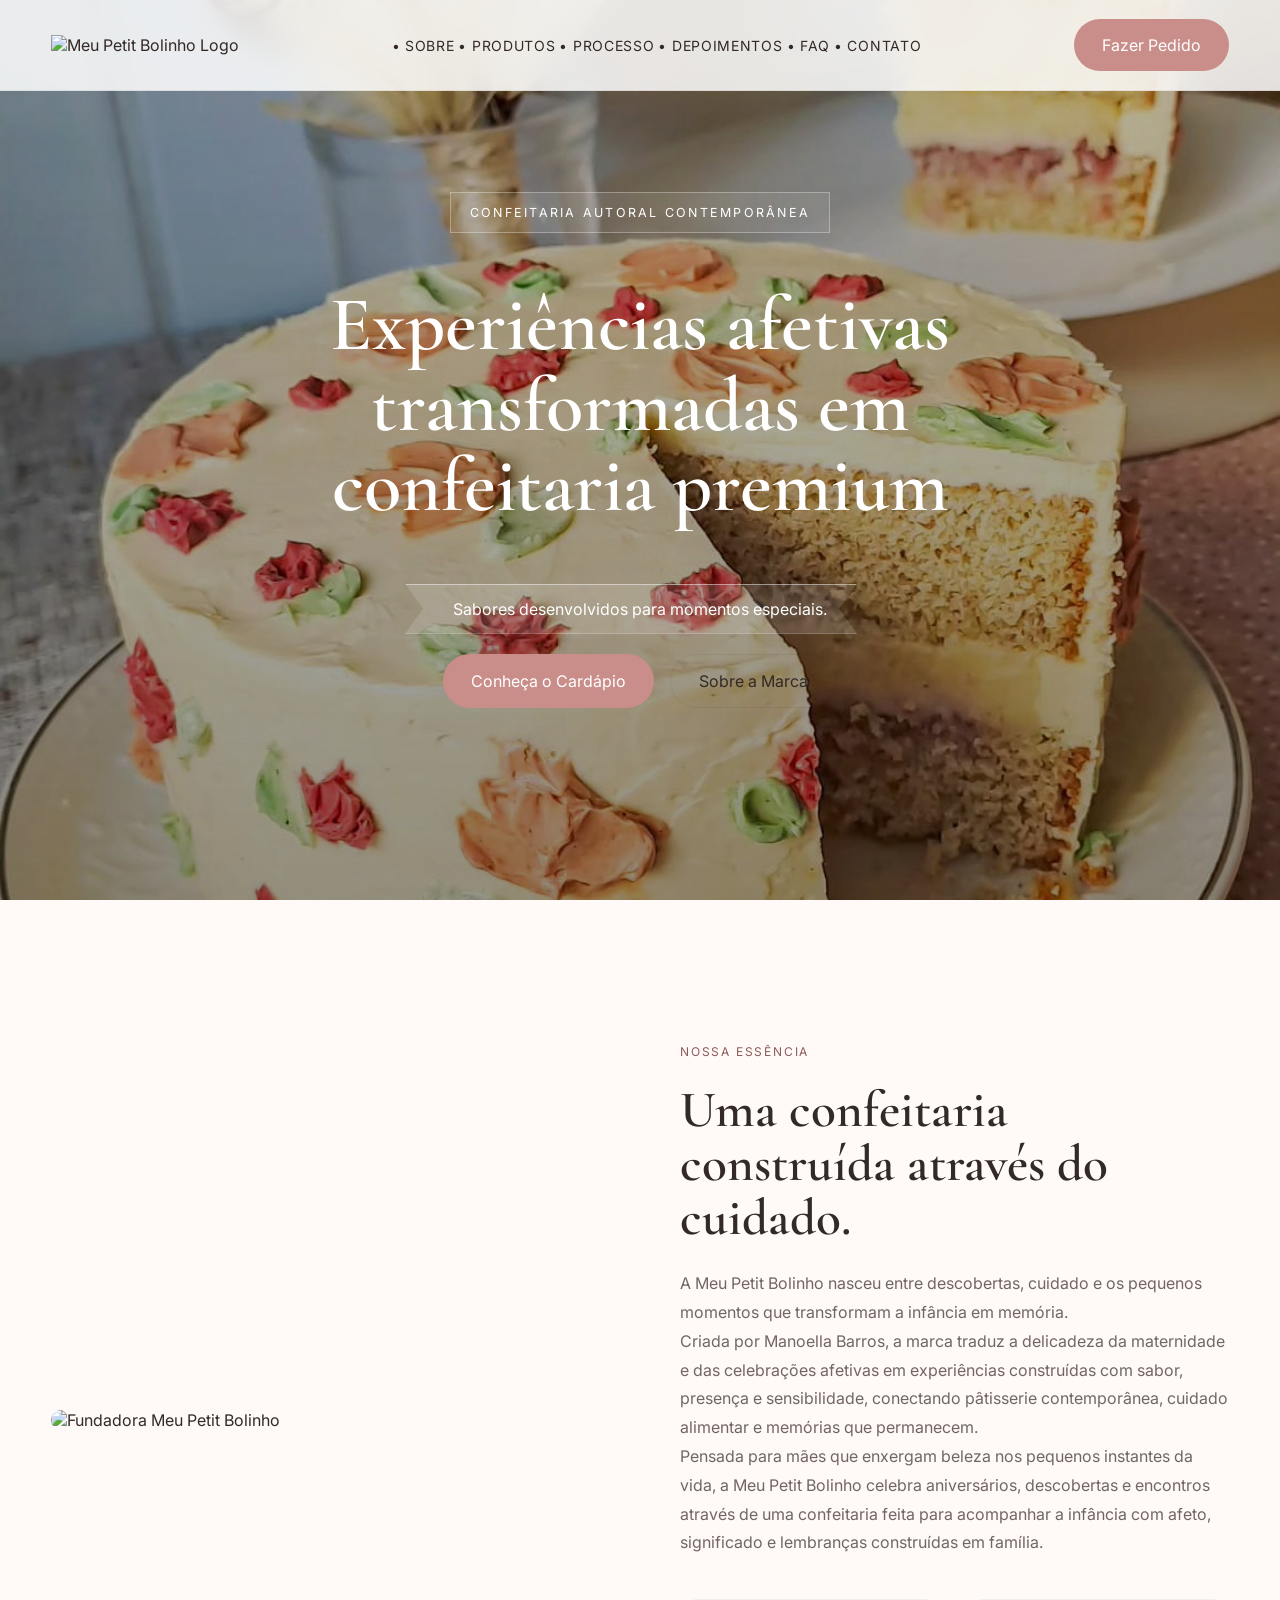
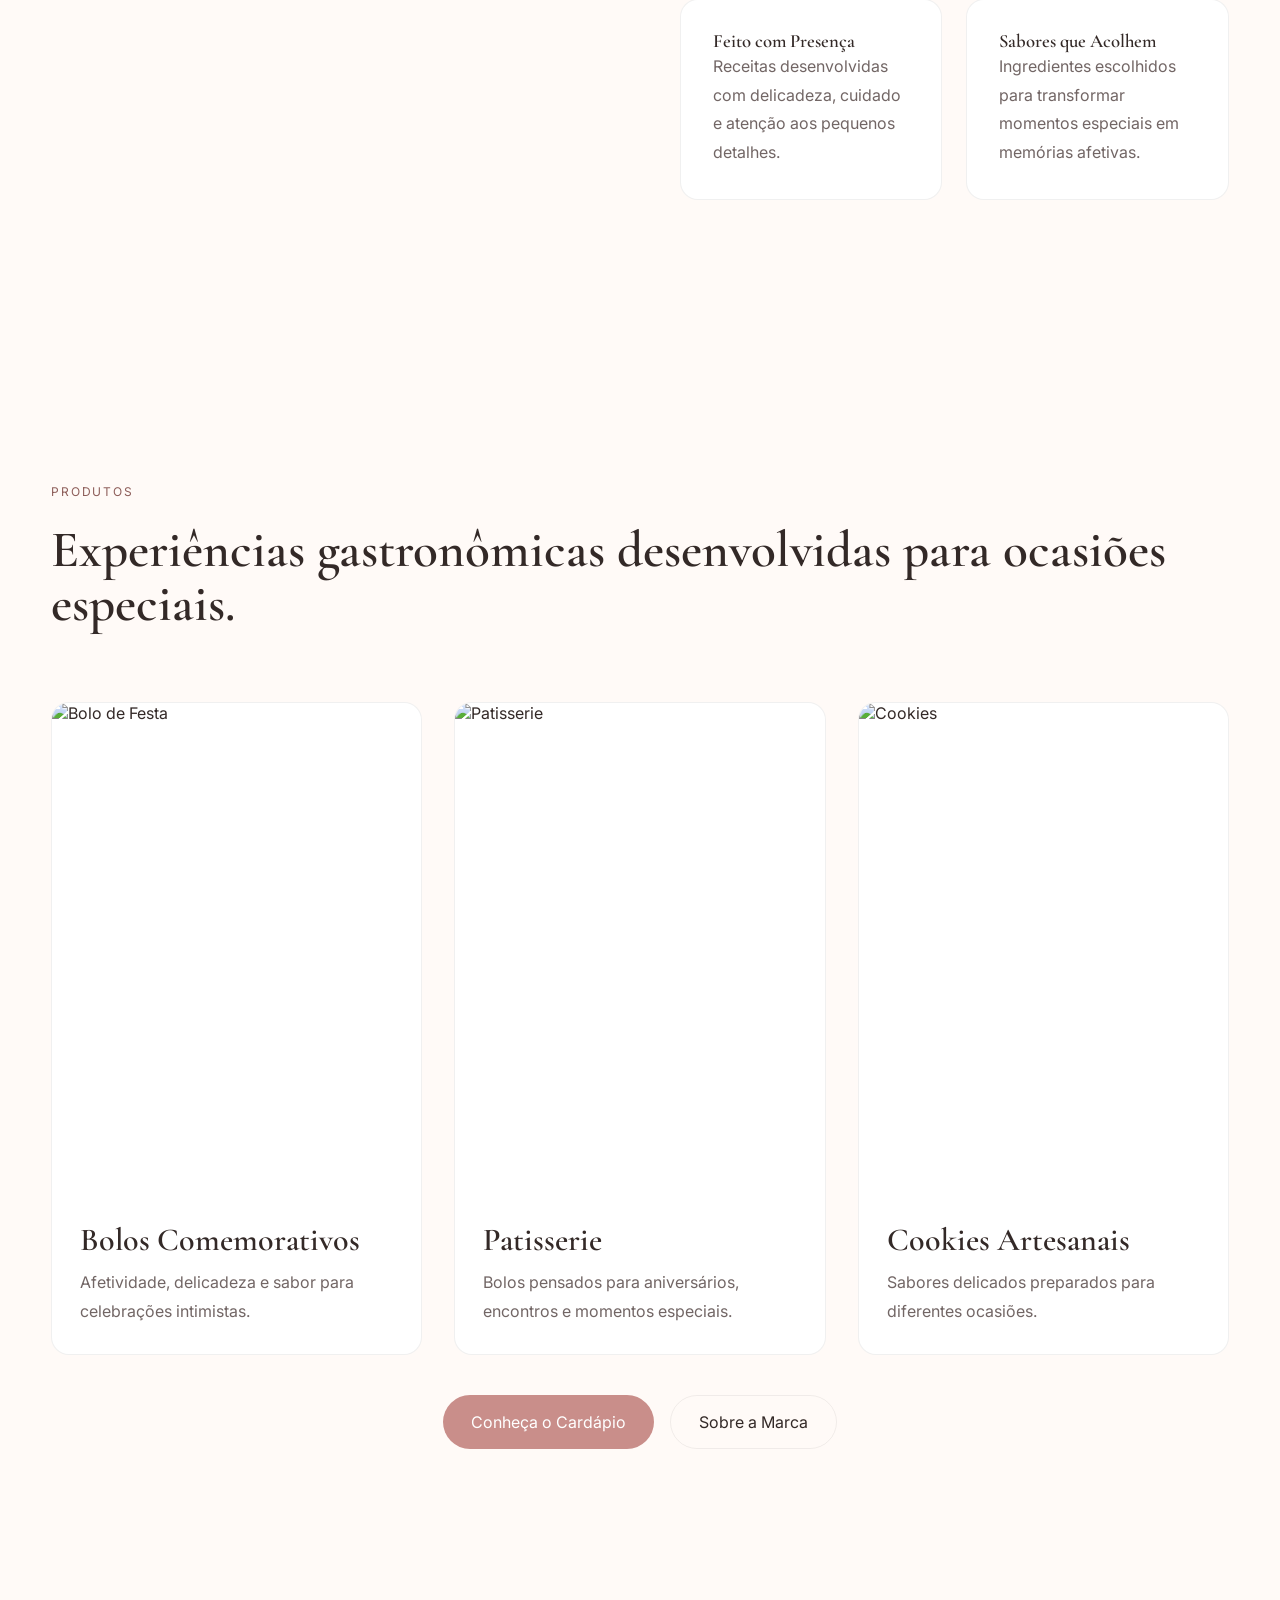
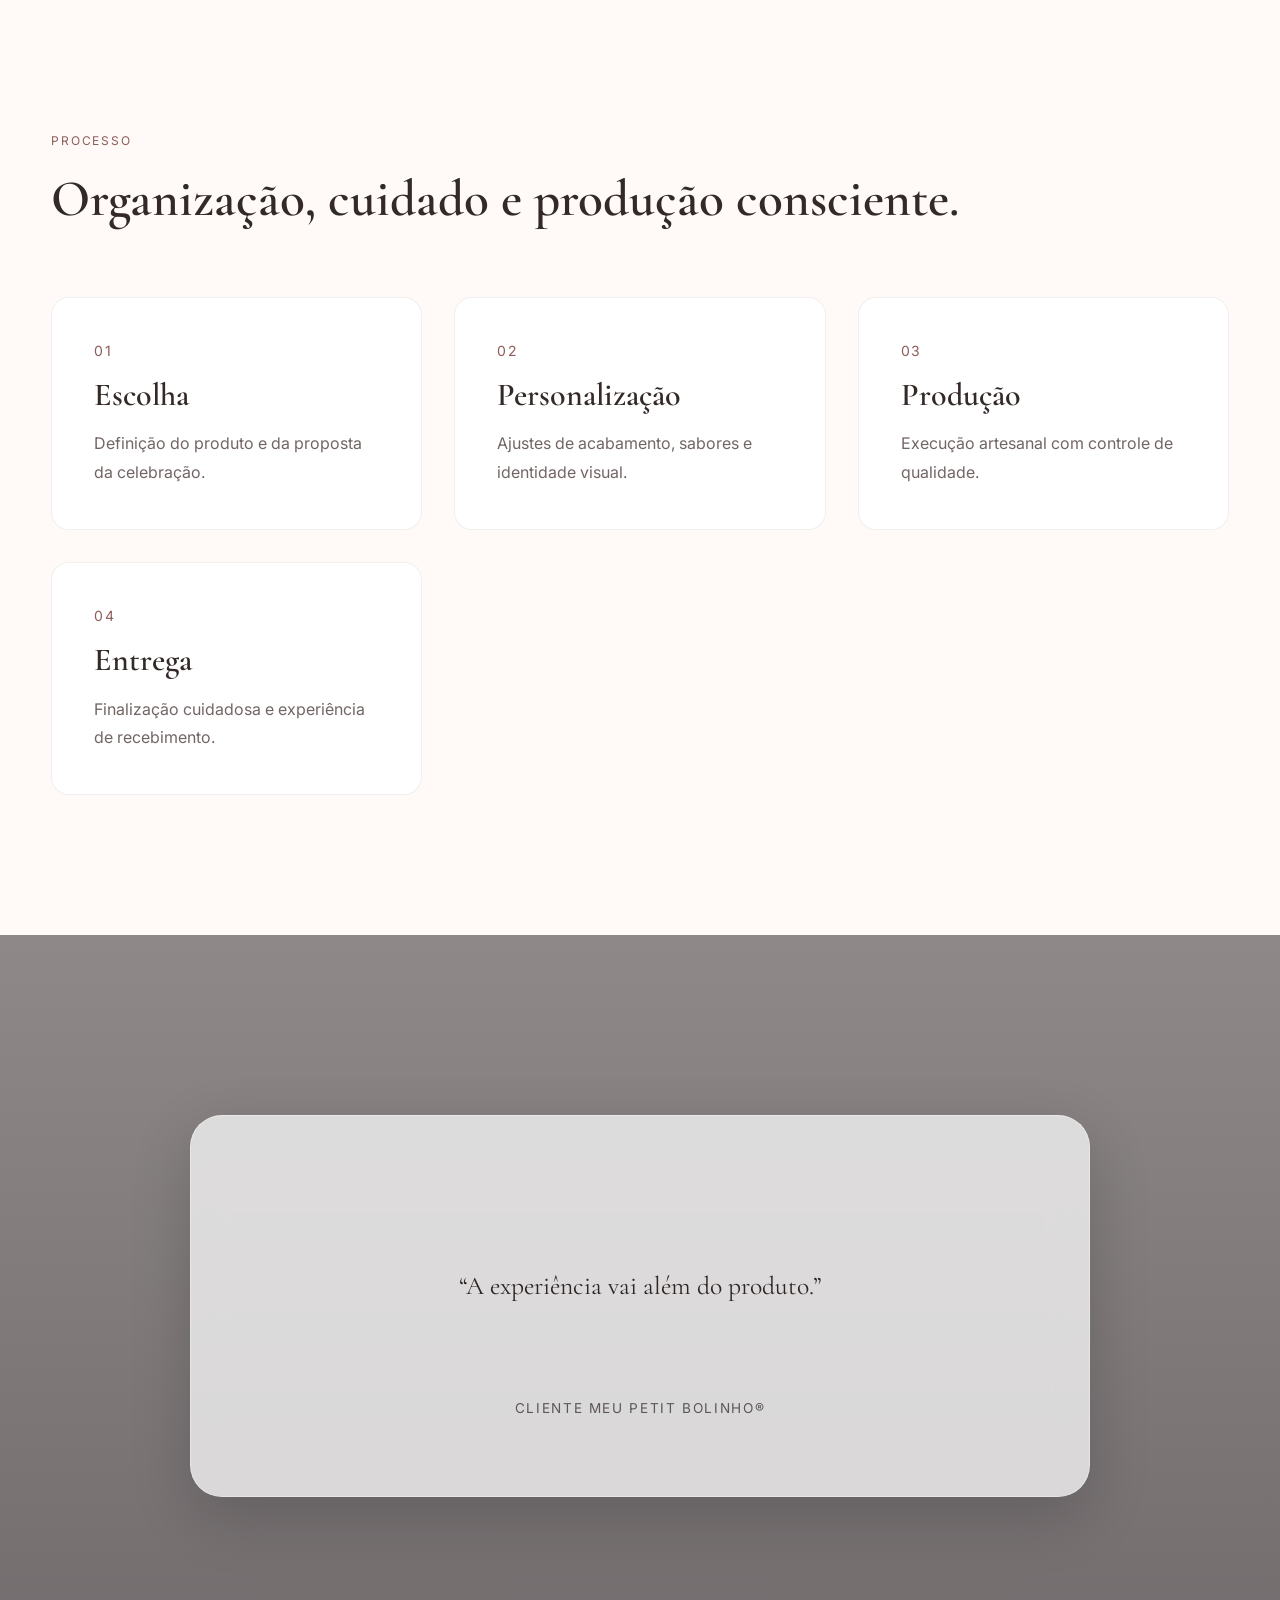
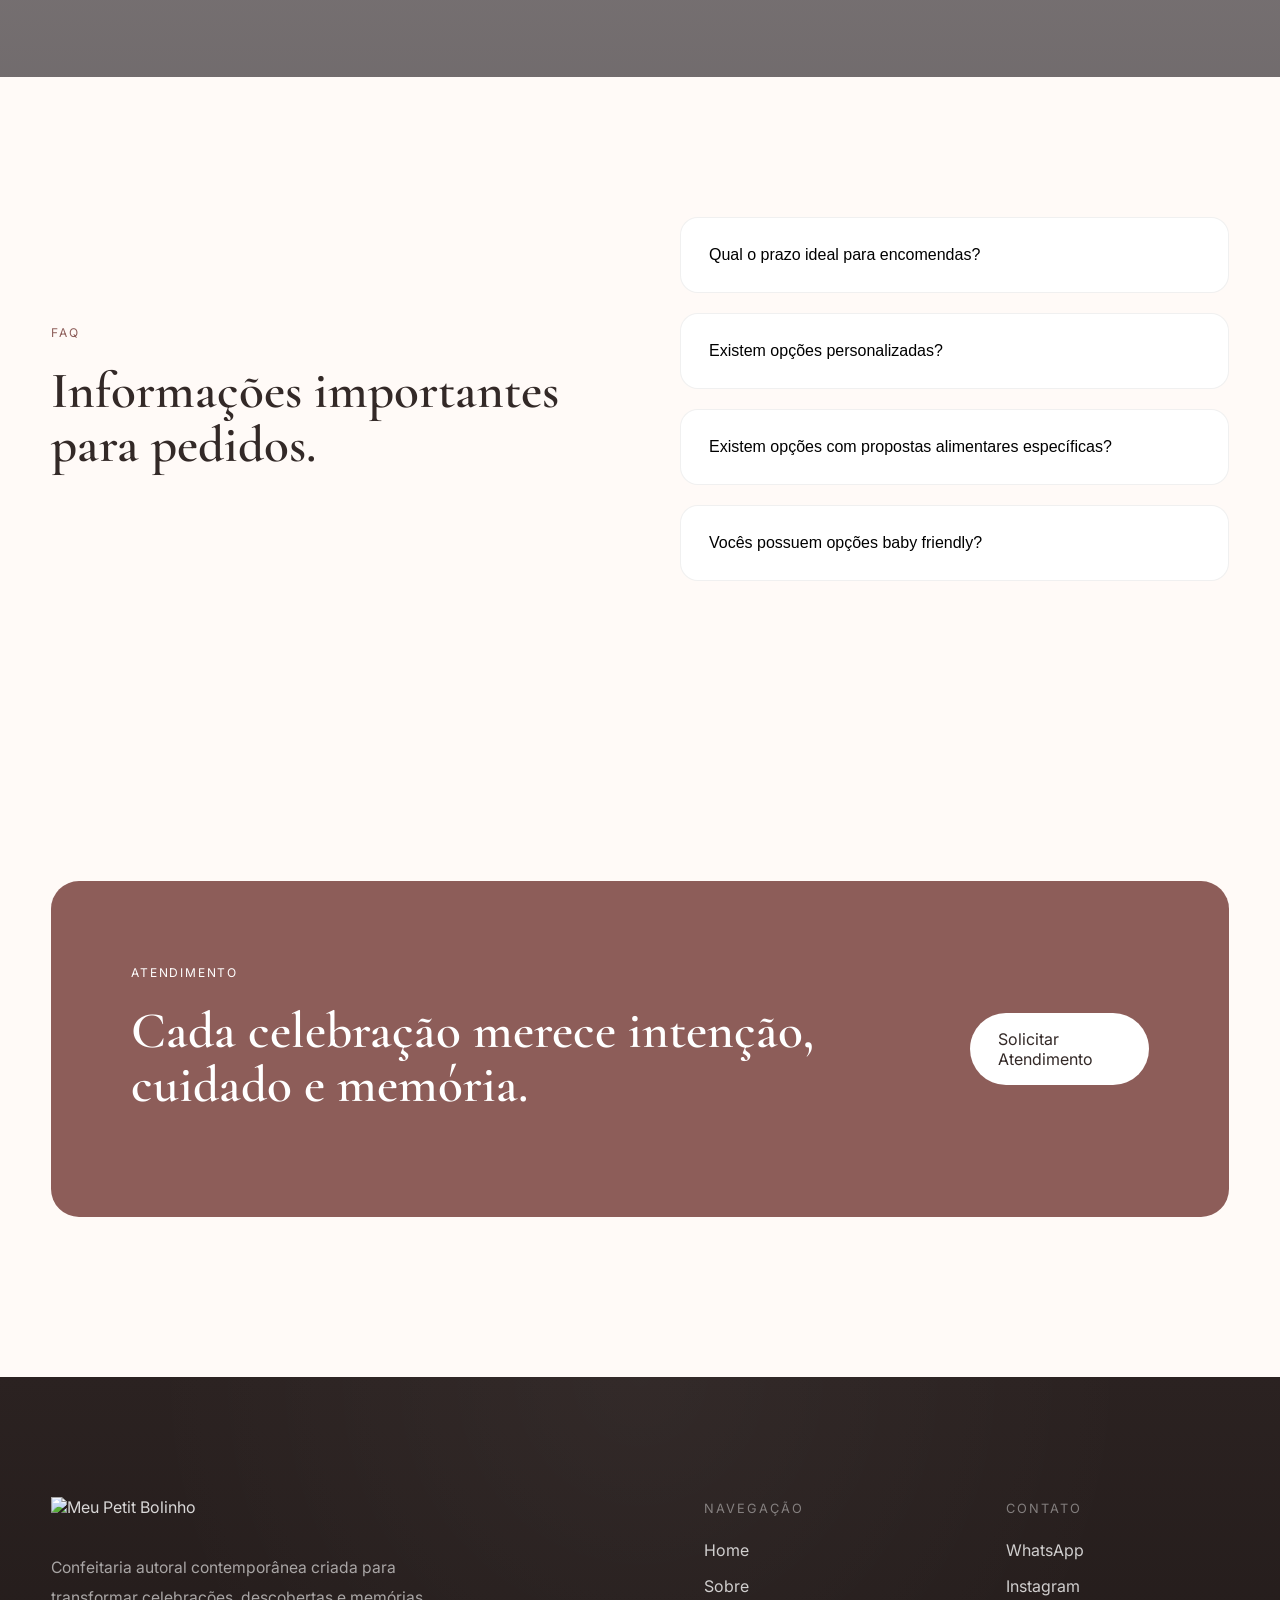
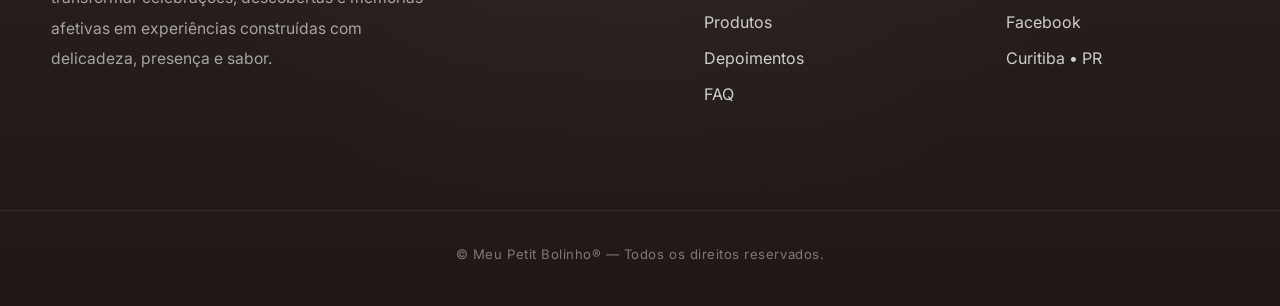
==== index.html @ 80d56aaa "FAQ" ====
<!DOCTYPE html>
<head>

  <!-- ====================================== -->
  <!-- META TAGS — MEU PETIT BOLINHO® -->
  <!-- ====================================== -->

  <!-- Codificação e Idioma -->
  <meta charset="utf-8">

  <meta http-equiv="content-language"
        content="pt-BR">

  <!-- Responsividade -->
  <meta name="viewport"
        content="width=device-width, initial-scale=1.0, maximum-scale=1.0, user-scalable=no">

  <!-- Título SEO -->
  <title>
    Meu Petit Bolinho® | Confeitaria Autoral Premium em Curitiba
  </title>

  <!-- Descrição SEO -->
  <meta name="description"
        content="Confeitaria autoral contemporânea em Curitiba especializada em bolos premium, pâtisserie artesanal, experiências afetivas e celebrações intimistas com identidade visual sofisticada e produção cuidadosa.">

  <!-- Palavras-chave -->
  <meta name="keywords"
        content="Meu Petit Bolinho, confeitaria premium Curitiba, bolos personalizados Curitiba, patisserie artesanal, confeitaria autoral, bolos saudáveis Curitiba, doces gourmet, confeitaria contemporânea, bolos afetivos, cookies artesanais, doces finos Curitiba">

  <!-- Canonical -->
  <link rel="canonical"
        href="https://victormordekai.github.io/meupetitbolinho/">

  <!-- Autor -->
  <meta name="author"
        content="Meu Petit Bolinho®">

  <!-- Direitos -->
  <meta name="copyright"
        content="© Meu Petit Bolinho® — Confeitaria Autoral Premium">

  <!-- Robots -->
  <meta name="robots"
        content="index, follow">

  <meta name="googlebot"
        content="index, follow">

  <!-- Mobile -->
  <meta name="mobile-web-app-capable"
        content="yes">

  <meta name="apple-mobile-web-app-capable"
        content="yes">

  <meta name="apple-mobile-web-app-status-bar-style"
        content="default">

  <!-- Theme -->
  <meta name="theme-color"
        content="#f6efe9">

<!-- ====================================== -->
<!-- OPEN GRAPH -->
<!-- ====================================== -->

<meta property="og:title"
      content="Meu Petit Bolinho® | Confeitaria Autoral Premium em Curitiba">

<meta property="og:description"
      content="Bolos autorais, pâtisserie artesanal e experiências afetivas premium desenvolvidas com sofisticação, delicadeza e identidade contemporânea.">

<meta property="og:type"
      content="website">

<meta property="og:url"
      content="https://victormordekai.github.io/meupetitbolinho/">

<meta property="og:image"
      content="https://victormordekai.github.io/meupetitbolinho/assets/banners/sharing-1.jpg">

<meta property="og:image:secure_url"
      content="https://victormordekai.github.io/meupetitbolinho/assets/banners/sharing-1.jpg">

<meta property="og:image:width"
      content="1200">

<meta property="og:image:height"
      content="630">

<meta property="og:image:type"
      content="image/jpeg">

<meta property="og:locale"
      content="pt_BR">

<meta property="og:site_name"
      content="Meu Petit Bolinho®">
	  
  <!-- ====================================== -->
  <!-- TWITTER -->
  <!-- ====================================== -->

  <meta name="twitter:card"
        content="summary_large_image">

  <meta name="twitter:title"
        content="Meu Petit Bolinho® | Confeitaria Premium Contemporânea">

  <meta name="twitter:description"
        content="Confeitaria autoral premium em Curitiba especializada em bolos sofisticados, pâtisserie artesanal e experiências afetivas.">

  <meta name="twitter:image"
        content="https://victormordekai.github.io/meupetitbolinho/assets/banners/sharing-1.jpg">

  <!-- ====================================== -->
  <!-- FAVICONS -->
  <!-- ====================================== -->

  <link rel="icon"
        type="image/png"
        sizes="32x32"
        href="assets/logos/favicon.png">

  <link rel="apple-touch-icon"
        href="assets/logos/favicon.png">

  <!-- ====================================== -->
  <!-- PERFORMANCE -->
  <!-- ====================================== -->

  <link rel="preconnect"
        href="https://fonts.googleapis.com">

  <link rel="preconnect"
        href="https://fonts.gstatic.com"
        crossorigin>

  <!-- ====================================== -->
  <!-- TIPOGRAFIA -->
  <!-- ====================================== -->

  <link href="https://fonts.googleapis.com/css2?family=Cormorant+Garamond:wght@400;500;600;700&family=Inter:wght@300;400;500;600;700&display=swap"
        rel="stylesheet">

  <!-- ====================================== -->
  <!-- CSS -->
  <!-- ====================================== -->
  <link rel="stylesheet" href="css/variables.css" />
  <link rel="stylesheet" href="css/style.css" />
  <link rel="stylesheet" href="css/responsive.css" />
  <link rel="stylesheet" href="css/animations.css" />
  
</head>

<body>

  <!-- ====================================== -->
  <!-- NAVBAR -->
  <!-- ====================================== -->

<header class="header">
  <div class="container nav-wrapper">

    <a href="https://victormordekai.github.io/meupetitbolinho/#"
       class="navbar-brand">

      <img src="/meupetitbolinho/assets/logos/logo-light.png"
           alt="Meu Petit Bolinho Logo">

    </a>

    <nav class="nav-menu" id="navMenu">
      <a href="#sobre">• Sobre</a>
      <a href="#produtos">• Produtos</a>
      <a href="#processo">• Processo</a>
      <a href="#testimonial">• Depoimentos</a>
      <a href="#faq">• FAQ</a>
      <a href="#contato">• Contato</a>
    </nav>

    <button class="menu-toggle"
            id="menuToggle"
            aria-label="Abrir menu">

      ︙

    </button>

    <a href="https://wa.me/5541987862994"
       target="_blank"
       class="btn-primary desktop-cta">

      Fazer Pedido

    </a>

  </div>
</header>

  <main>

    <!-- HERO -->
	<section class="hero">
	  <div class="hero-carousel">

		<div class="hero-image active"
		  style="background-image: url('assets/banners/hero-1.jpg');">
		</div>

		<div class="hero-image"
		  style="background-image: url('assets/banners/hero-2.jpg');">
		</div>

		<div class="hero-image"
		  style="background-image: url('assets/banners/hero-3.jpg');">
		</div>

		<div class="hero-image"
		  style="background-image: url('assets/banners/hero-4.jpg');">
		</div>

		<div class="hero-image"
		  style="background-image: url('assets/banners/hero-5.jpg');">
		</div>

		<div class="hero-image"
		  style="background-image: url('assets/banners/hero-6.jpg');">
		</div>

		<div class="hero-image"
		  style="background-image: url('assets/banners/hero-7.jpg');">
		</div>

		<div class="hero-image"
		  style="background-image: url('assets/banners/hero-8.jpg');">
		</div>

		<div class="hero-image"
		  style="background-image: url('assets/banners/hero-9.jpg');">
		</div>

		<div class="hero-image"
		  style="background-image: url('assets/banners/hero-10.jpg');">
		</div>

	  </div>

	  <div class="hero-overlay"></div>

	  <div class="hero-content fade-in">
		<span class="hero-tag">
		  Confeitaria autoral contemporânea
		</span>

		<h1>
		  Experiências afetivas transformadas em confeitaria premium
		</h1>

	<div class="hero-ribbon">
	  <span>
		Sabores desenvolvidos para momentos especiais.
	  </span>
	</div>
		
	<br><br>
		<div class="hero-buttons">
		  <a href="https://www.canva.com/design/DAG-NW3uYPk/7lJJKNc_4Q_q89a6cAE0Og/edit" class="btn-primary" target="_blank"  rel="noopener noreferrer">
			Conheça o Cardápio
		  </a>

		  <a href="#sobre" class="btn-secondary">
			Sobre a Marca
		  </a>
		</div>

	  </div>
	</section>


    <section class="institutional-section" id="sobre">

      <div class="container institutional-grid">

        <div class="institutional-image">
          <img src="/meupetitbolinho/assets/img/fundadora.jpg" alt="Fundadora Meu Petit Bolinho" />
        </div>

        <div class="institutional-content">

          <span class="section-tag">
            Nossa Essência
          </span>

          <h2>
            Uma confeitaria construída através do cuidado.
          </h2>

			<p>
			  A Meu Petit Bolinho nasceu entre descobertas, cuidado e os pequenos momentos que transformam a infância em memória.
			</p>

			<p>
			  Criada por Manoella Barros, a marca traduz a delicadeza da maternidade e das celebrações afetivas em experiências construídas com sabor, presença e sensibilidade, conectando pâtisserie contemporânea, cuidado alimentar e memórias que permanecem.
			</p>

			<p>
			  Pensada para mães que enxergam beleza nos pequenos instantes da vida, a Meu Petit Bolinho celebra aniversários, descobertas e encontros através de uma confeitaria feita para acompanhar a infância com afeto, significado e lembranças construídas em família.
			</p>

			<div class="institutional-cards">

			  <article class="mini-card">
				<h3>
				  Feito com Presença
				</h3>

				<p>
				  Receitas desenvolvidas com delicadeza, cuidado e atenção aos pequenos detalhes.
				</p>
			  </article>

			  <article class="mini-card">
				<h3>
				  Sabores que Acolhem
				</h3>

				<p>
				  Ingredientes escolhidos para transformar momentos especiais em memórias afetivas.
				</p>
			  </article>

			</div>

        </div>

      </div>

    </section>


    <section class="products-section" id="produtos">

      <div class="container">

        <div class="section-header center">
          <span class="section-tag">
            Produtos
          </span>

          <h2>
            Experiências gastronômicas desenvolvidas para ocasiões especiais.
          </h2>
        </div>

        <div class="products-grid">

          <article class="product-card">
            <img src="/meupetitbolinho/assets/img/bolo-festa.jpg" alt="Bolo de Festa" />

            <div class="product-content">
              <h3>Bolos Comemorativos</h3>
              <p>
                Afetividade, delicadeza e sabor para celebrações intimistas.
              </p>
            </div>
          </article>

          <article class="product-card">
            <img src="/meupetitbolinho/assets/img/patisserie-3.jpg" alt="Patisserie" />

            <div class="product-content">
              <h3>Patisserie</h3>
              <p>
                Bolos pensados para aniversários, encontros e momentos especiais.
              </p>
            </div>
          </article>

          <article class="product-card">
            <img src="/meupetitbolinho/assets/img/cookies.jpg" alt="Cookies" />

            <div class="product-content">
              <h3>Cookies Artesanais</h3>
              <p>
                Sabores delicados preparados para diferentes ocasiões.
              </p>
            </div>
          </article>

        </div>

      </div>

	<br><br>	  
	  <div class="hero-buttons">
		  <a href="https://www.canva.com/design/DAG-NW3uYPk/7lJJKNc_4Q_q89a6cAE0Og/edit" class="btn-primary" target="_blank"  rel="noopener noreferrer">
			Conheça o Cardápio
		  </a>

		  <a href="#sobre" class="btn-secondary">
			Sobre a Marca
		  </a>
	  </div>	  

    </section>


    <section class="process-section" id="processo">

      <div class="container">

        <div class="section-header center">
          <span class="section-tag">
            Processo
          </span>

          <h2>
            Organização, cuidado e produção consciente.
          </h2>
        </div>

        <div class="timeline-grid">

          <div class="timeline-card">
            <span>01</span>
            <h3>Escolha</h3>
            <p>
              Definição do produto e da proposta da celebração.
            </p>
          </div>

          <div class="timeline-card">
            <span>02</span>
            <h3>Personalização</h3>
            <p>
              Ajustes de acabamento, sabores e identidade visual.
            </p>
          </div>

          <div class="timeline-card">
            <span>03</span>
            <h3>Produção</h3>
            <p>
              Execução artesanal com controle de qualidade.
            </p>
          </div>

          <div class="timeline-card">
            <span>04</span>
            <h3>Entrega</h3>
            <p>
              Finalização cuidadosa e experiência de recebimento.
            </p>
          </div>

        </div>

      </div>

    </section>


<section class="testimonial-section" id="testimonial">

  <div class="testimonial-marquee">

    <div class="testimonial-track">

      <img src="/meupetitbolinho/assets/banners/memoria-afetiva-1.jpg" alt="">
      <img src="/meupetitbolinho/assets/banners/memoria-afetiva-1.jpg" alt="">
      <img src="/meupetitbolinho/assets/banners/memoria-afetiva-1.jpg" alt="">

    </div>

  </div>

  <div class="testimonial-overlay"></div>

  <div class="container">

    <div class="testimonial-box">

      <p id="testimonialText">
        “A experiência vai além do produto.”
      </p>

      <span id="testimonialAuthor">
        Cliente Meu Petit Bolinho®
      </span>

    </div>

  </div>

</section>


    <section class="faq-section" id="faq">

      <div class="container faq-grid">

        <div class="faq-title">
          <span class="section-tag">
            FAQ
          </span>

          <h2>
            Informações importantes para pedidos.
          </h2>
        </div>

        <div class="faq-items">

          <div class="faq-item">
            <button class="faq-question">
              Qual o prazo ideal para encomendas?
            </button>

            <div class="faq-answer">
              <p>
                Recomendamos solicitações antecipadas para garantir disponibilidade produtiva.
              </p>
            </div>
          </div>

          <div class="faq-item">
            <button class="faq-question">
              Existem opções personalizadas?
            </button>

            <div class="faq-answer">
              <p>
                Sim. Os projetos podem ser adaptados conforme a proposta da celebração.
              </p>
            </div>
          </div>

	   	  <div class="faq-item">

		    <button class="faq-question">
			  Existem opções com propostas alimentares específicas?
		    </button>

		    <div class="faq-answer">

			  <p>
			    Sim. A Meu Petit Bolinho possui opções desenvolvidas com menos açúcar,
			    recheios à base de frutas reais e propostas pensadas para diferentes
			    necessidades alimentares.
			  </p>

			  <p>
				Também desenvolvemos opções com massa integral, versões sem glúten,
				propostas baby friendly, utilização de açúcar mascavo e receitas
				com baixo teor de cálcio.
			  </p>

		</div>

		</div>
		  
          <div class="faq-item">
            <button class="faq-question">
              Vocês possuem opções baby friendly?
            </button>

            <div class="faq-answer">
              <p>
                Sim. A linha baby friendly faz parte da identidade da marca.
              </p>
            </div>
          </div>

        </div>

      </div>

    </section>


    <section class="cta-section" id="contato">

      <div class="container cta-box">

        <div>
          <span class="section-tag light">
            Atendimento
          </span>

          <h2>
            Cada celebração merece intenção, cuidado e memória.
          </h2>
        </div>

        <a href="https://wa.me/5541987862994" target="_blank" class="btn-light">
          Solicitar Atendimento
        </a>

      </div>

    </section>

  </main>


	<footer class="footer">

	  <div class="container footer-grid">

		<div class="footer-brand">

		  <img
			src="/meupetitbolinho/assets/logos/logo-light.png"
			alt="Meu Petit Bolinho"
			class="footer-logo"
		  />

		  <p>
			Confeitaria autoral contemporânea criada para transformar
			celebrações, descobertas e memórias afetivas em experiências
			construídas com delicadeza, presença e sabor.
		  </p>

		</div>

		<div class="footer-column">

		  <span class="footer-title">
			Navegação
		  </span>

		  <ul>
			<li><a href="#">Home</a></li>
			<li><a href="#sobre">Sobre</a></li>
			<li><a href="#produtos">Produtos</a></li>
			<li><a href="#testimonial">Depoimentos</a></li>
			<li><a href="#faq">FAQ</a></li>
		  </ul>

		</div>

		<div class="footer-column">

		  <span class="footer-title">
			Contato
		  </span>

		  <ul>

			<li>
			  <a href="https://wa.me/5541987862994" target="_blank">
				WhatsApp
			  </a>
			</li>

			<li>
			  <a href="https://instagram.com/meupetitbolinho" target="_blank">
				Instagram
			  </a>
			</li>

			<li>
			  <a href="https://www.facebook.com/meupetitbolinho" target="_blank">
				Facebook
			  </a>
			</li>

			<li>
			  Curitiba • PR
			</li>

		  </ul>

		</div>

	  </div>

	  <div class="footer-bottom">

		<p>
		  © Meu Petit Bolinho® — Todos os direitos reservados.
		</p>

	  </div>

	</footer>


  <script src="js/main.js"></script>

</body>
</html>
---- css/variables.css ----
:root {

  --background: #fffaf7;
  --surface: #ffffff;

  --primary: #c98e8a;
  --primary-dark: #8d5d59;

  --accent: #e8d5cc;
  --text: #332927;
  --text-soft: #726665;

  --border: rgba(0,0,0,0.06);

  --shadow-soft: 0 20px 60px rgba(0,0,0,0.06);

  --radius-lg: 28px;
  --radius-md: 18px;

  --container: 1240px;

  --transition: all .35s ease;

}
---- css/style.css ----
/* STYLE CSS */

/* COMMOM OTHERS */

* {
  margin: 0;
  padding: 0;
  box-sizing: border-box;
}

html {
  scroll-behavior: smooth;
}

body {
  font-family: 'Inter', sans-serif;
  background: var(--background);
  color: var(--text);
  overflow-x: hidden;
}

img {
  width: 100%;
  display: block;
}

.container {
  width: min(92%, var(--container));
  margin: 0 auto;
}

h1,
h2,
h3,
h4 {
  font-family: 'Cormorant Garamond', serif;
  font-weight: 600;
  line-height: 1.05;
}

p {
  line-height: 1.8;
  color: var(--text-soft);
}

/* ========================================= */
/* LINKS GLOBAIS                             */
/* ========================================= */

a {
  color: inherit;
  text-decoration: none;
  transition: var(--transition);
}

a:visited,
a:hover,
a:active,
a:focus {
  color: inherit;
  text-decoration: none;
}

.btn-primary {
  background: var(--primary);
  color: white;
}

/* ========================================= */
/* HEADER */
/* ========================================= */

.header {
  position: fixed;
  width: 100%;
  top: 0;
  z-index: 1000;
  background: rgba(255,255,255,0.85);
  backdrop-filter: blur(14px);
  border-bottom: 1px solid var(--border);
}

/* NAV */

.nav-wrapper {
  height: 90px;
  display: flex;
  align-items: center;
  justify-content: space-between;
}

.logo-area img {
  width: 120px;
}

/* NAVBAR ANTIGO OCULTO NA RESONSIVIDADE
.nav-menu {
  display: flex;
  gap: 40px;
}*/

.nav-menu a {
  text-decoration: none;
  color: var(--text);
  font-size: 14px;
  letter-spacing: .05em;
  text-transform: uppercase;
}

/* NAVBAR */

.navbar {
    position: fixed;
    top: 0;
    width: 100%;
    height: 88px;
    padding: 0 5%;
    display: flex;
    align-items: center;
    justify-content: space-between;
    background: rgba(255,255,255,0.92);
    backdrop-filter: blur(18px);
    z-index: 1000;
    border-bottom: 1px solid rgba(0,0,0,0.04);
}

/* BRAND */

.navbar-brand {
    display: flex;
    align-items: center;
    justify-content: center;
    height: 100%;
    overflow: hidden;
}

/* LOGO */

.navbar-brand img {
    display: block;
    width: auto;
    max-height: 52px;
    object-fit: contain;
    transition: 0.3s ease;
}

.btn-primary,
.btn-secondary,
.btn-light {
  padding: 16px 28px;
  border-radius: 999px;
  text-decoration: none;
  transition: var(--transition);
  display: inline-flex;
  align-items: center;
  justify-content: center;
}

.btn-primary {
  background: var(--primary);
  color: white;
}

.btn-primary:hover {
  background: var(--primary-dark);
}

.btn-secondary {
  border: 1px solid var(--border);
  color: var(--text);
}

/* ========================================= */
/* MOBILE MENU NAVBAR                        */
/* ========================================= */

.menu-toggle {
  display: none;

  width: 52px;
  height: 52px;

  border: none;
  border-radius: 50%;

  background: var(--primary);

  backdrop-filter: blur(14px);

  font-size: 28px;
  line-height: 1;

  color: var(--text);

  cursor: pointer;

  transition: 0.3s ease;

  box-shadow:
    0 8px 24px rgba(0,0,0,0.08);
}

.menu-toggle:hover {
  transform: scale(1.04);
}

/* ========================================= */
/* HERO                                      */
/* ========================================= */

.hero {
  position: relative;
  width: 100%;
  min-height: 100vh;
  overflow: hidden;
  display: flex;
  align-items: center;
  justify-content: center;
  background: #f5f1eb;
}

.hero-carousel {
  position: absolute;
  inset: 0;
  width: 100%;
  height: 100%;
}

.hero-image {
  position: absolute;
  inset: 0;
  
  z-index: 1;
  
  background-size: cover;
  background-position: center;
  background-repeat: no-repeat;

  opacity: 0;
  transform: scale(1.05);

  transition:
    opacity 1.8s ease,
    transform 7s ease;

  will-change: opacity, transform;
}

.hero-image.active {
  opacity: 1;
  transform: scale(1);
  z-index: 2;
}

.hero-overlay {
  position: absolute;
  inset: 0;

  background:
    linear-gradient(
      to bottom,
      rgba(0,0,0,0.28),
      rgba(0,0,0,0.42)
    );

  z-index: 3;
}

.hero-content {
  position: relative;
  z-index: 5;

  max-width: 780px;
  padding: 2rem;
  text-align: center;
  color: #ffffff;
}

.hero-tag {
  display: inline-flex;
  margin-bottom: 1.5rem;

  font-size: 0.78rem;
  letter-spacing: 0.18em;
  text-transform: uppercase;

  padding: 0.75rem 1.2rem;

  border: 1px solid rgba(255,255,255,0.3);
  background: rgba(255,255,255,0.08);

  backdrop-filter: blur(10px);
}

.hero h1 {
  font-size: clamp(3rem, 6vw, 6rem);
  line-height: 1.05;
  margin-bottom: 1.5rem;
}

.hero p {
  font-size: 1.05rem;
  line-height: 1.8;
  opacity: 0.92;
  margin-bottom: 2rem;
}

.hero-buttons {
  display: flex;
  gap: 1rem;
  justify-content: center;
  flex-wrap: wrap;
}

/* ANTIGO HERO ESTÁTICO

.hero-section {
  min-height: 100vh;
  display: flex;
  align-items: center;
  position: relative;
  padding-top: 120px;
}

.hero-grid {
  display: grid;
  grid-template-columns: 1fr 1fr;
  gap: 80px;
  align-items: center;
}
*/

.hero-content h1 {
  font-size: clamp(3.5rem, 6vw, 6rem);
  margin: 28px 0;
}

.hero-content p {
  max-width: 580px;
  font-size: 18px;
}

.hero-actions {
  margin-top: 42px;
  display: flex;
  gap: 18px;
}

/* ANTIGO HERO ESTÁTICO
.hero-image img {
  border-radius: var(--radius-lg);
  box-shadow: var(--shadow-soft);
}
*/

/* ========================================= */
/* HERO RIBBON                               */
/* ========================================= */

.hero-ribbon {
  position: relative;

  display: inline-flex;
  align-items: center;
  justify-content: center;

  margin-top: 1.8rem;

  padding: 14px 48px;

  background: rgba(255,255,255,0.14);

  border-top: 1px solid rgba(255,255,255,0.45);
  border-bottom: 1px solid rgba(255,255,255,0.28);

  backdrop-filter: blur(12px);

  clip-path: polygon(
	  0% 0%,
	  calc(100% - 18px) 0%,
	  calc(100% - 36px) 50%,
	  calc(100% - 18px) 100%,
	  0% 100%,
	  18px 50%
  );

  box-shadow:
    0 10px 30px rgba(0,0,0,0.12);

  overflow: hidden;
}

.hero-ribbon p {
  margin: 0;

  color: #ffffff;

  font-size: 0.95rem;
  font-weight: 500;
  line-height: 1.7;
  letter-spacing: 0.01em;

  text-align: center;

  text-shadow:
    0 1px 2px rgba(0,0,0,0.35),
    0 0 12px rgba(0,0,0,0.18);

  max-width: 620px;
}

/* END HERO */

.eyebrow,
.section-tag {
  text-transform: uppercase;
  letter-spacing: .15em;
  font-size: 12px;
  color: var(--primary-dark);
}

section {
  padding: 140px 0;
}

.institutional-grid,
.faq-grid {
  display: grid;
  grid-template-columns: repeat(2,1fr);
  gap: 80px;
  align-items: center;
}

.institutional-image img {
  border-radius: var(--radius-lg);
}

.institutional-content h2,
.section-header h2,
.faq-title h2,
.cta-box h2 {
  font-size: clamp(2.5rem,4vw,4rem);
  margin: 24px 0;
}

.institutional-cards {
  display: grid;
  grid-template-columns: repeat(2,1fr);
  gap: 24px;
  margin-top: 42px;
}

.mini-card,
.product-card,
.timeline-card,
.faq-item {
  background: var(--surface);
  border-radius: var(--radius-md);
  border: 1px solid var(--border);
}

.mini-card {
  padding: 32px;
}

.products-grid,
.timeline-grid {
  display: grid;

  grid-template-columns: repeat(3,1fr);

  gap: 32px;

  margin-top: 70px;
}

/* ========================================= */
/* PRODUCT CARD                      */
/* ========================================= */
.product-card {
  overflow: hidden;

  display: flex;
  flex-direction: column;

  height: 100%;

  background: var(--surface);

  transition:
    transform 0.4s ease,
    box-shadow 0.4s ease;
}

.product-card:hover {
  transform: translateY(-6px);

  box-shadow:
    0 18px 40px rgba(0,0,0,0.08);
}
/* ========================================= */
/* PRODUCT IMAGE RATIO                       */
/* ========================================= */

.product-card img {
  width: 100%;

  aspect-ratio: 3 / 4;

  object-fit: cover;

  display: block;
}

.product-content {
  padding: 28px;

  display: flex;
  flex-direction: column;

  flex-grow: 1;

  justify-content: space-between;
}

.product-content h3 {
  margin-bottom: 12px;
  font-size: 32px;
}

.timeline-card {
  padding: 42px;
}

.timeline-card span {
  font-size: 14px;
  letter-spacing: .12em;
  color: var(--primary-dark);
}

.timeline-card h3 {
  margin: 18px 0;
  font-size: 32px;
}

/* ========================================= */
/* TESTIMONIAL SECTION                       */
/* ========================================= */

.testimonial-section {
  position: relative;

  width: 100%;
  padding: 180px 0;

  overflow: hidden;

  background: #f3ece6;
}

/* ========================================= */
/* TESTIMONIAL MARQUEE                       */
/* ========================================= */

.testimonial-marquee {
  position: absolute;
  inset: 0;

  overflow: hidden;

  z-index: 1;
}

.testimonial-track {
  display: flex;

  width: max-content;
  height: 100%;

  animation:
    testimonialScroll 38s linear infinite;
}

.testimonial-track img {
  width: auto;

  height: 100%;

  min-width: 851px;

  object-fit: cover;

  opacity: 0.92;

  flex-shrink: 0;
}

/* MOVIMENTO CONTÍNUO */

@keyframes testimonialScroll {

  from {
    transform: translateX(0);
  }

  to {
    transform: translateX(-851px);
  }

}
/* IMAGEM DE FUNDO */

/* TESTIMONIAL-ESTÁTICO

.testimonial-background {
  position: absolute;
  inset: 0;

  background-image:
    url('/meupetitbolinho/assets/banners/memoria-afetiva-1.jpg');

  background-size: cover;
  background-position: center;

  transform: scale(1.03);

  z-index: 1;
}*/

/* OVERLAY CINEMATOGRÁFICO */

.testimonial-overlay {
  position: absolute;
  inset: 0;

  background:
    linear-gradient(
      to bottom,
      rgba(20,15,22,0.45),
      rgba(20,15,22,0.58)
    );

  z-index: 2;
}

/* CONTAINER */

.testimonial-section .container {
  position: relative;
  z-index: 5;
}

/* CAIXA */
.testimonial-box {
  max-width: 900px;

  min-height: 340px;

  margin: 0 auto;

  padding: 80px;

  border-radius: 32px;

  background: rgba(255,255,255,0.72);

  backdrop-filter: blur(18px);

  border:
    1px solid rgba(255,255,255,0.35);

  box-shadow:
    0 20px 60px rgba(0,0,0,0.18);

  text-align: center;

  display: flex;
  flex-direction: column;
  justify-content: center;
}

/* TEXTO */

.testimonial-box p {
  min-height: 180px;

  display: flex;
  align-items: center;
  justify-content: center;

  font-size: clamp(1.6rem, 2vw, 2.2rem);

  line-height: 1.6;

  color: #2d2624;

  margin-bottom: 24px;

  font-family:
    'Cormorant Garamond',
    serif;
}

/* AUTOR */

.testimonial-box span {
  display: inline-block;

  font-size: 0.85rem;

  letter-spacing: 0.12em;

  text-transform: uppercase;

  color: rgba(45,38,36,0.72);
}

.testimonial-box p,
.testimonial-box span {

  transition:
    opacity 0.4s ease;

}

/*=================*/
/* TESTIMONIAL-END */
/*=================*/

.faq-item {
  margin-bottom: 20px;
  overflow: hidden;
}

.faq-question {
  width: 100%;
  border: none;
  background: none;
  text-align: left;
  padding: 28px;
  font-size: 16px;
  cursor: pointer;
}

.faq-answer {
  max-height: 0;
  overflow: hidden;
  transition: var(--transition);
}

.faq-answer p {
  padding: 0 28px 28px;
}

.cta-section {
  padding-bottom: 160px;
}

.cta-box {
  background: var(--primary-dark);
  padding: 80px;
  border-radius: var(--radius-lg);
  display: flex;
  justify-content: space-between;
  align-items: center;
}

.cta-box h2,
.light {
  color: white;
}

.btn-light {
  background: white;
  color: var(--text);
}

/* ========================================= */
/* FOOTER                                    */
/* ========================================= */

.footer {
  position: relative;

  background:
    linear-gradient(
      to bottom,
      #2b2221,
      #1f1817
    );

  padding:
    120px 0 40px;

  overflow: hidden;
}

.footer::before {
  content: "";

  position: absolute;
  inset: 0;

  background:
    radial-gradient(
      circle at top,
      rgba(255,255,255,0.04),
      transparent 60%
    );

  pointer-events: none;
}

.footer-grid {
  position: relative;
  z-index: 2;

  display: grid;

  grid-template-columns:
    1.8fr
    0.7fr
    0.7fr;

  gap: 80px;
  
  align-items: start;
}

.footer {
  color: rgba(255,255,255,0.82);
}

.footer-brand p {
  padding-right: 60px;

  max-width: 460px;
  font-size: 0.98rem;
  line-height: 1.95;

  color:
    rgba(255,255,255,0.60);
}

.footer-logo {
  width: 180px;

  margin-bottom: 36px;
}

.footer-title {
  display: inline-block;

  margin-bottom: 24px;

  font-size: 0.8rem;

  letter-spacing: 0.16em;

  text-transform: uppercase;

  color:
    rgba(255,255,255,0.45);
}

.footer ul {
  list-style: none;
}

.footer li {
  margin-bottom: 16px;
}

.footer a {
  text-decoration: none;

  transition: 0.3s ease;
}

.footer a:hover {
  color: white;
}

.footer-bottom {
  margin-top: 90px;
  padding-top: 32px;

  border-top:
    1px solid rgba(255,255,255,0.08);

  text-align: center;
}

.footer-bottom p {
  font-size: 0.82rem;

  letter-spacing: 0.04em;

  color:
    rgba(255,255,255,0.42);
	
}

.footer-column a,
.footer-column li {
  color: rgba(255,255,255,0.78);
}

.footer-title {
  color: rgba(255,255,255,0.42);
---- css/responsive.css ----
@media (max-width: 1024px) {

  .hero-grid,
  .institutional-grid,
  .faq-grid,
  .products-grid,
  .timeline-grid {
    grid-template-columns: 1fr;
  }

  .nav-menu {
    display: none;
  }

  .hero-content h1 {
    font-size: 4rem;
  }

  .cta-box {
    flex-direction: column;
    gap: 40px;
    text-align: center;
  }
  
  .footer-grid {
  grid-template-columns: 1fr;

  gap: 50px;
}
}

@media (max-width: 768px) {

  section {
    padding: 100px 0;
  }

  .hero {
    min-height: 88vh;
  }

  .hero-content {
    padding: 1.5rem;
  }

  .hero h1 {
    line-height: 1.12;
  }

  .hero p {
    font-size: 0.95rem;
  }
  
  .hero-actions {
    flex-direction: column;
  }

  .institutional-cards {
    grid-template-columns: 1fr;
  }

  .hero-content h1 {
    font-size: 3rem;
  }

  .navbar {
	height: 76px;
	padding: 0 24px;
  }

  .navbar-brand img {
	max-height: 42px;
  }

  .cta-box {
    padding: 50px 30px;
  }

}
/* ========================================= */
/* PRODUCTS MOBILE                           */
/* ========================================= */

@media (max-width: 768px) {

  .products-grid {
    grid-template-columns: 1fr;

    gap: 24px;
  }

  .product-card img {
    aspect-ratio: 4 / 5;
  }

}

/* ========================================= */
/* TESTIMONIAL SECTION                       */
/* ========================================= */

@media (max-width: 768px) {

  .testimonial-section {
    padding: 120px 0;
  }

  .testimonial-box {
    padding: 48px 32px;
  }

  .testimonial-box p {
    font-size: 1.35rem;
  }

}

/* ========================================= */
/* NAVBAR RESPONSIVE                       */
/* ========================================= */

@media (max-width: 1024px) {

  .desktop-cta {
    display: none;
  }

  .menu-toggle {
    display: flex;

    align-items: center;
    justify-content: center;
  }

  .nav-menu {
    position: absolute;

    top: 90px;
    right: 4%;

    width: 260px;

    padding: 24px;

    display: flex;
    flex-direction: column;

    gap: 20px;

    background: rgba(255,255,255,0.92);

    backdrop-filter: blur(18px);

    border-radius: 24px;

    border:
      1px solid rgba(0,0,0,0.05);

    box-shadow:
      0 18px 50px rgba(0,0,0,0.12);

    opacity: 0;
    visibility: hidden;

    transform:
      translateY(-12px);

    transition:
      opacity 0.3s ease,
      transform 0.3s ease,
      visibility 0.3s ease;

    z-index: 1200;
  }

  .nav-menu.active {
    opacity: 1;
    visibility: visible;

    transform:
      translateY(0);
  }

  .nav-menu a {
    font-size: 13px;
  }

}
---- css/animations.css ----
.fade-up {
  animation: fadeUp 1s ease forwards;
}

.fade-in {
  animation: fadeIn 1.2s ease forwards;
}

@keyframes fadeUp {
  from {
    opacity: 0;
    transform: translateY(40px);
  }

  to {
    opacity: 1;
    transform: translateY(0);
  }
}

@keyframes fadeIn {
  from {
    opacity: 0;
  }

  to {
    opacity: 1;
  }
}
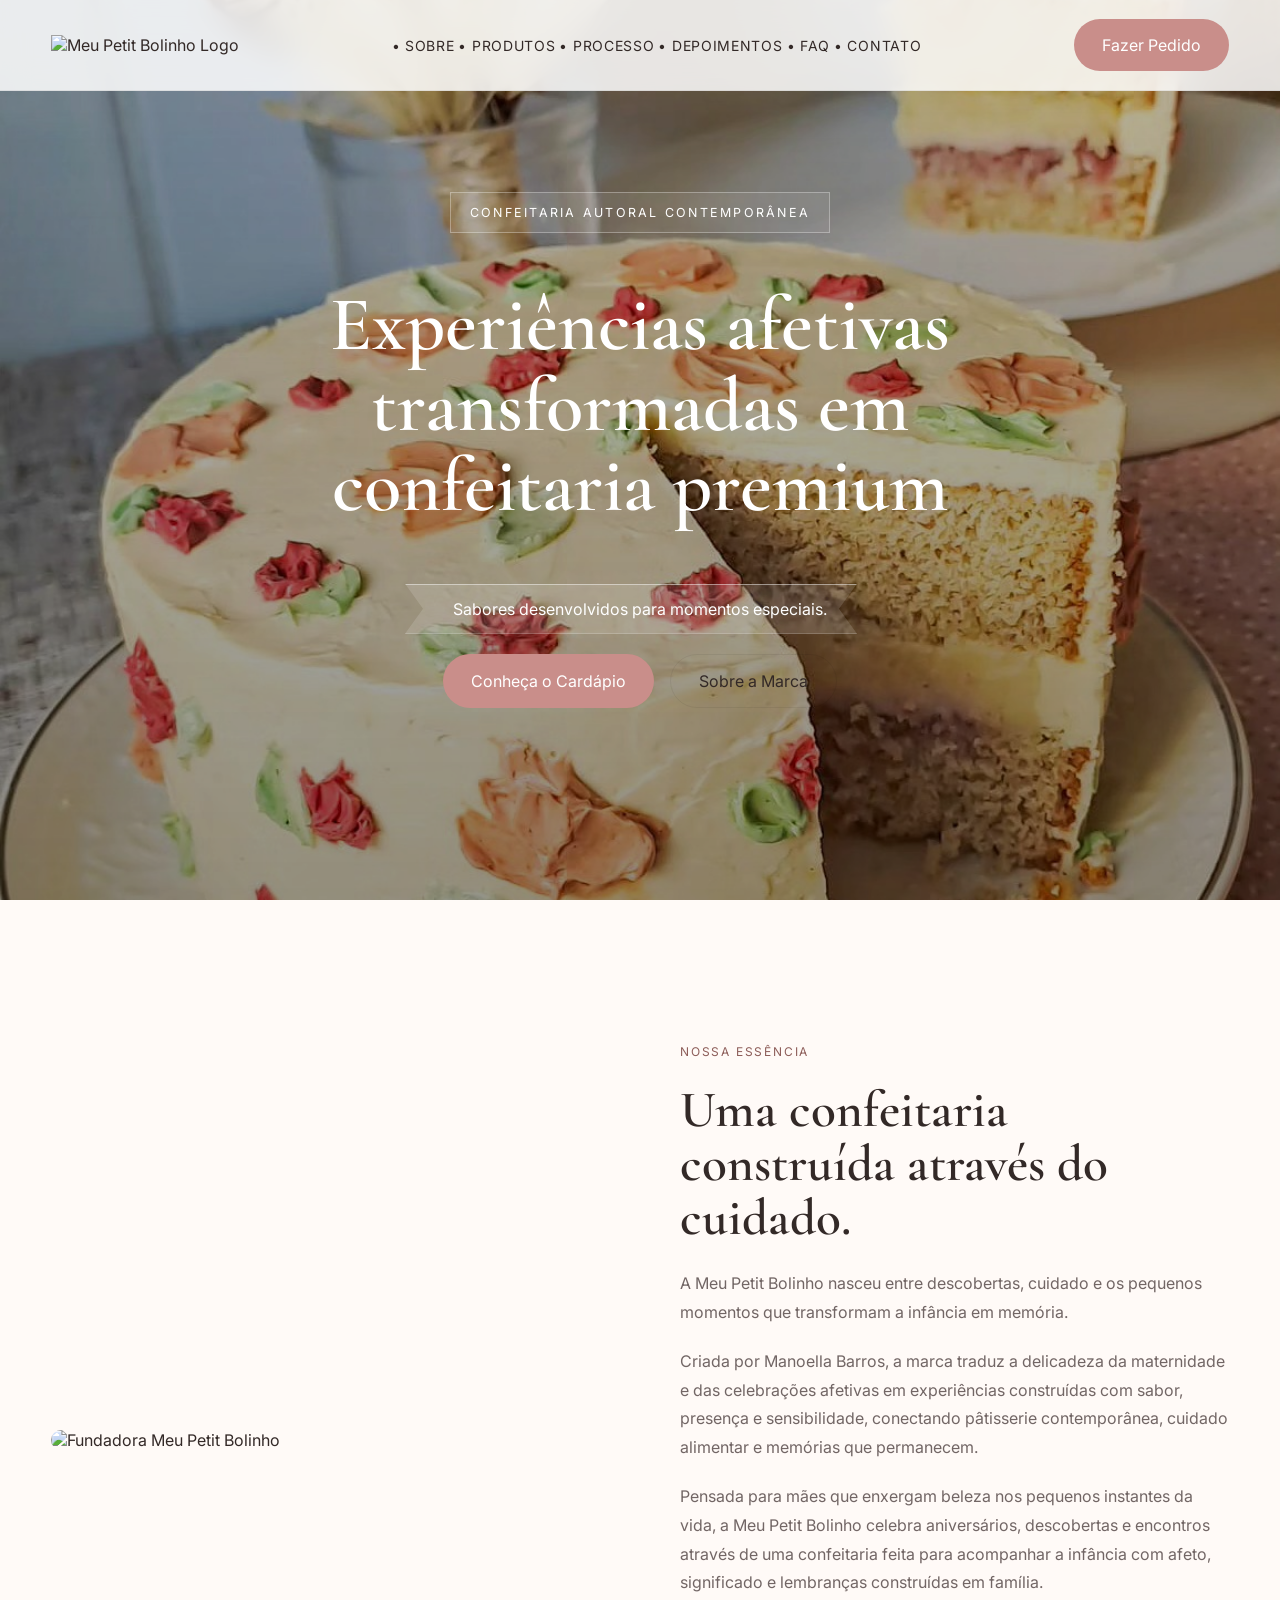
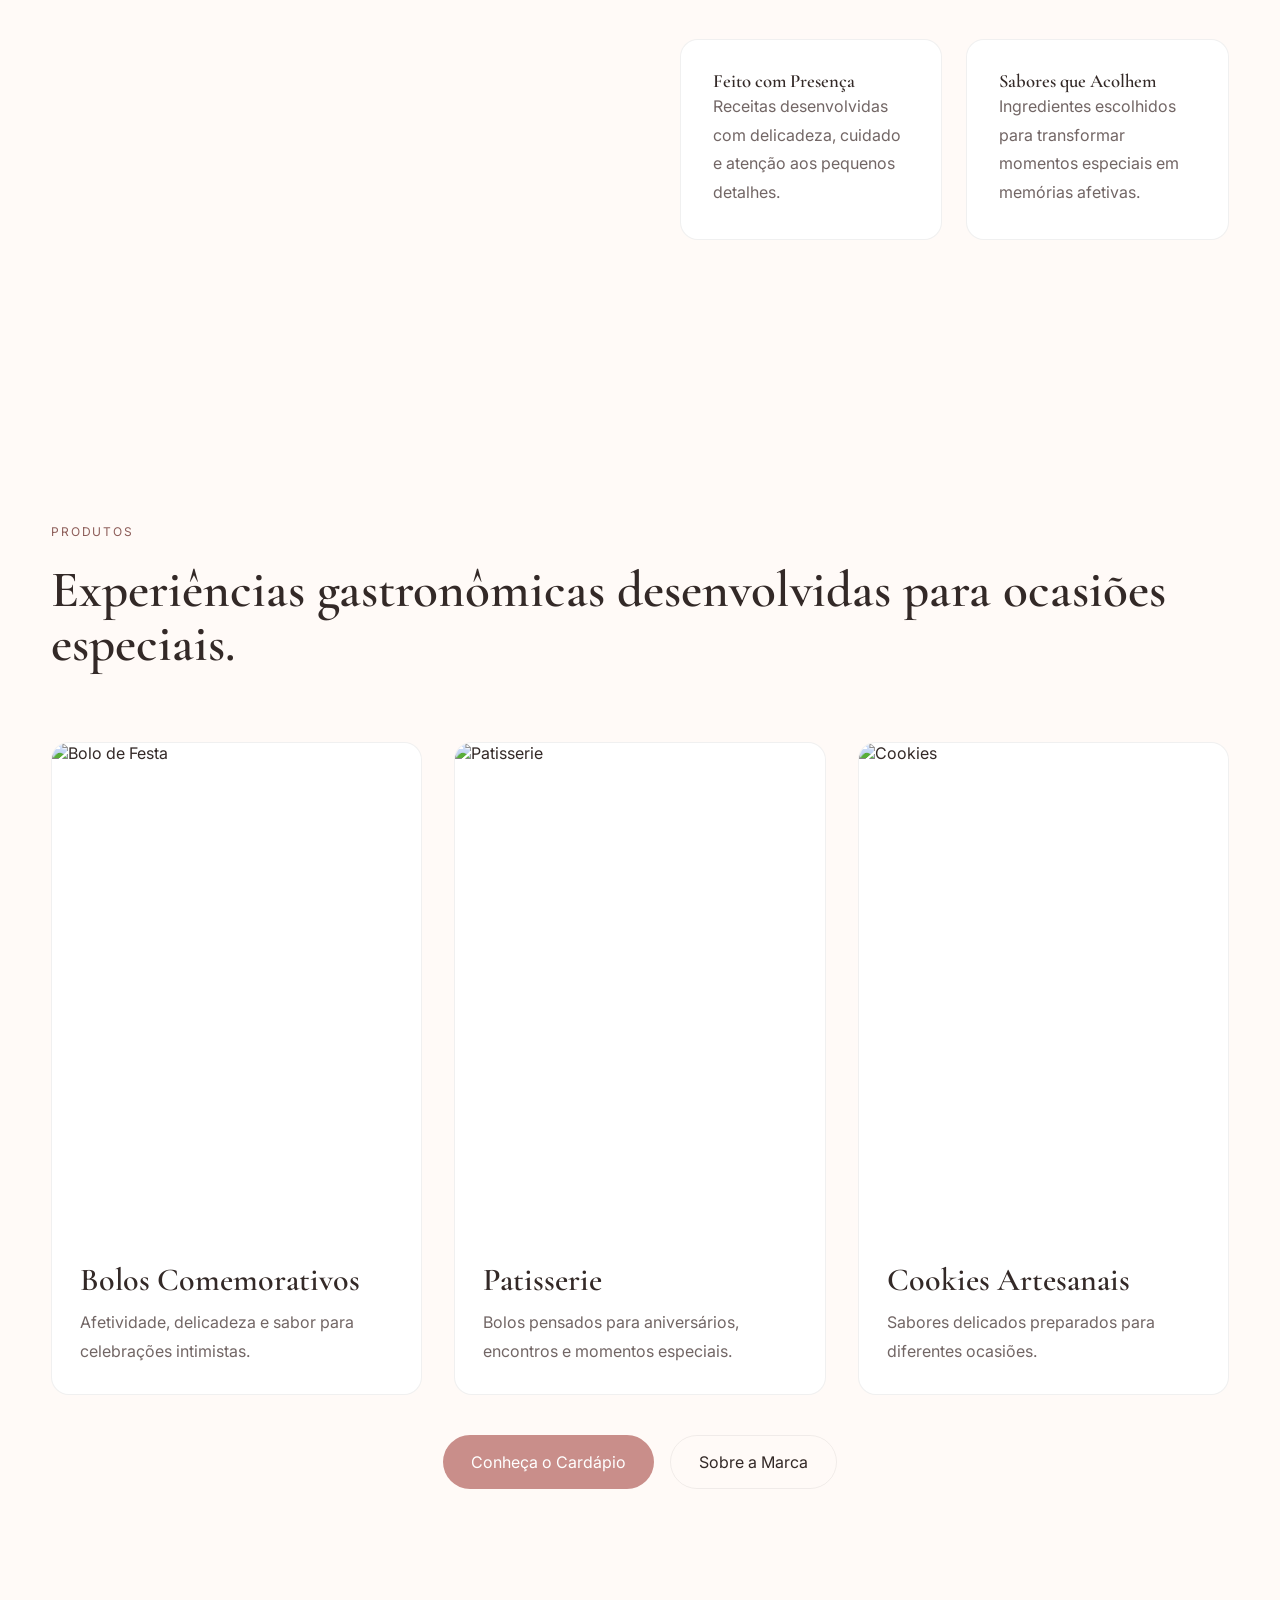
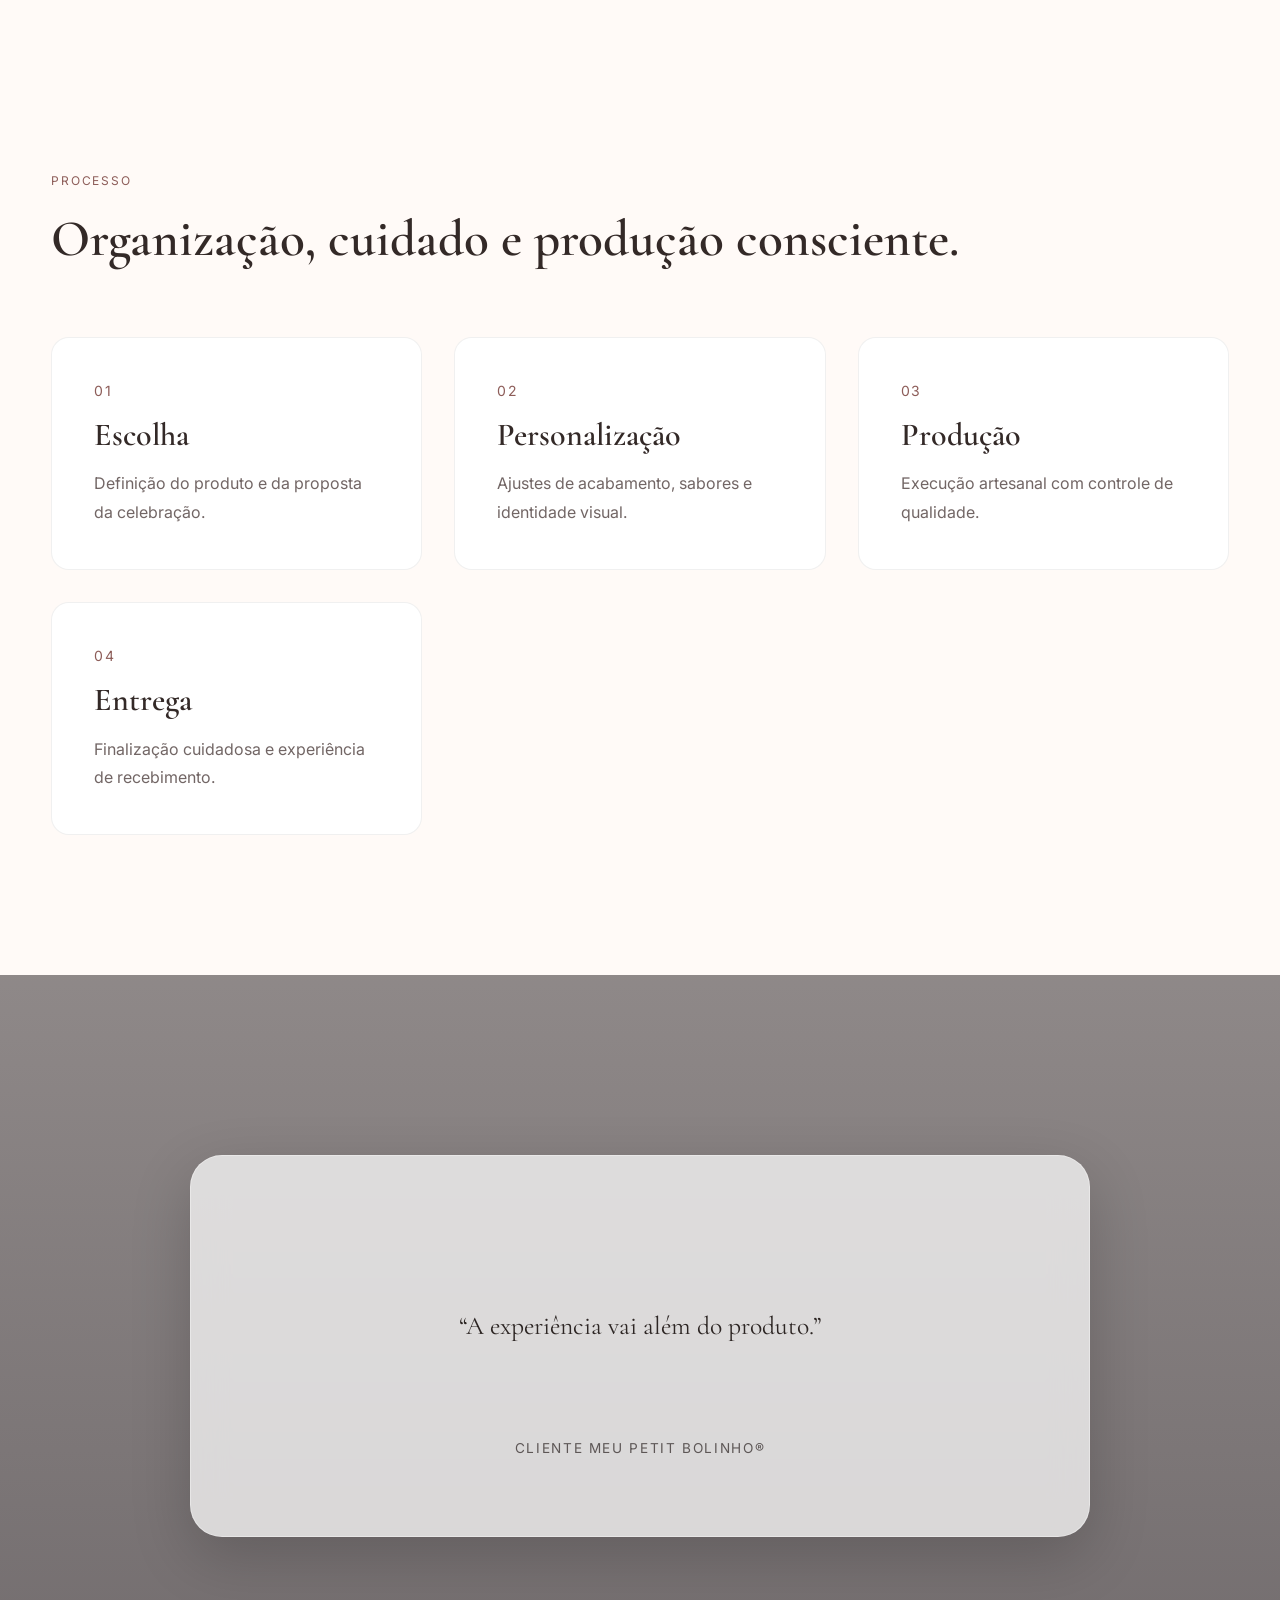
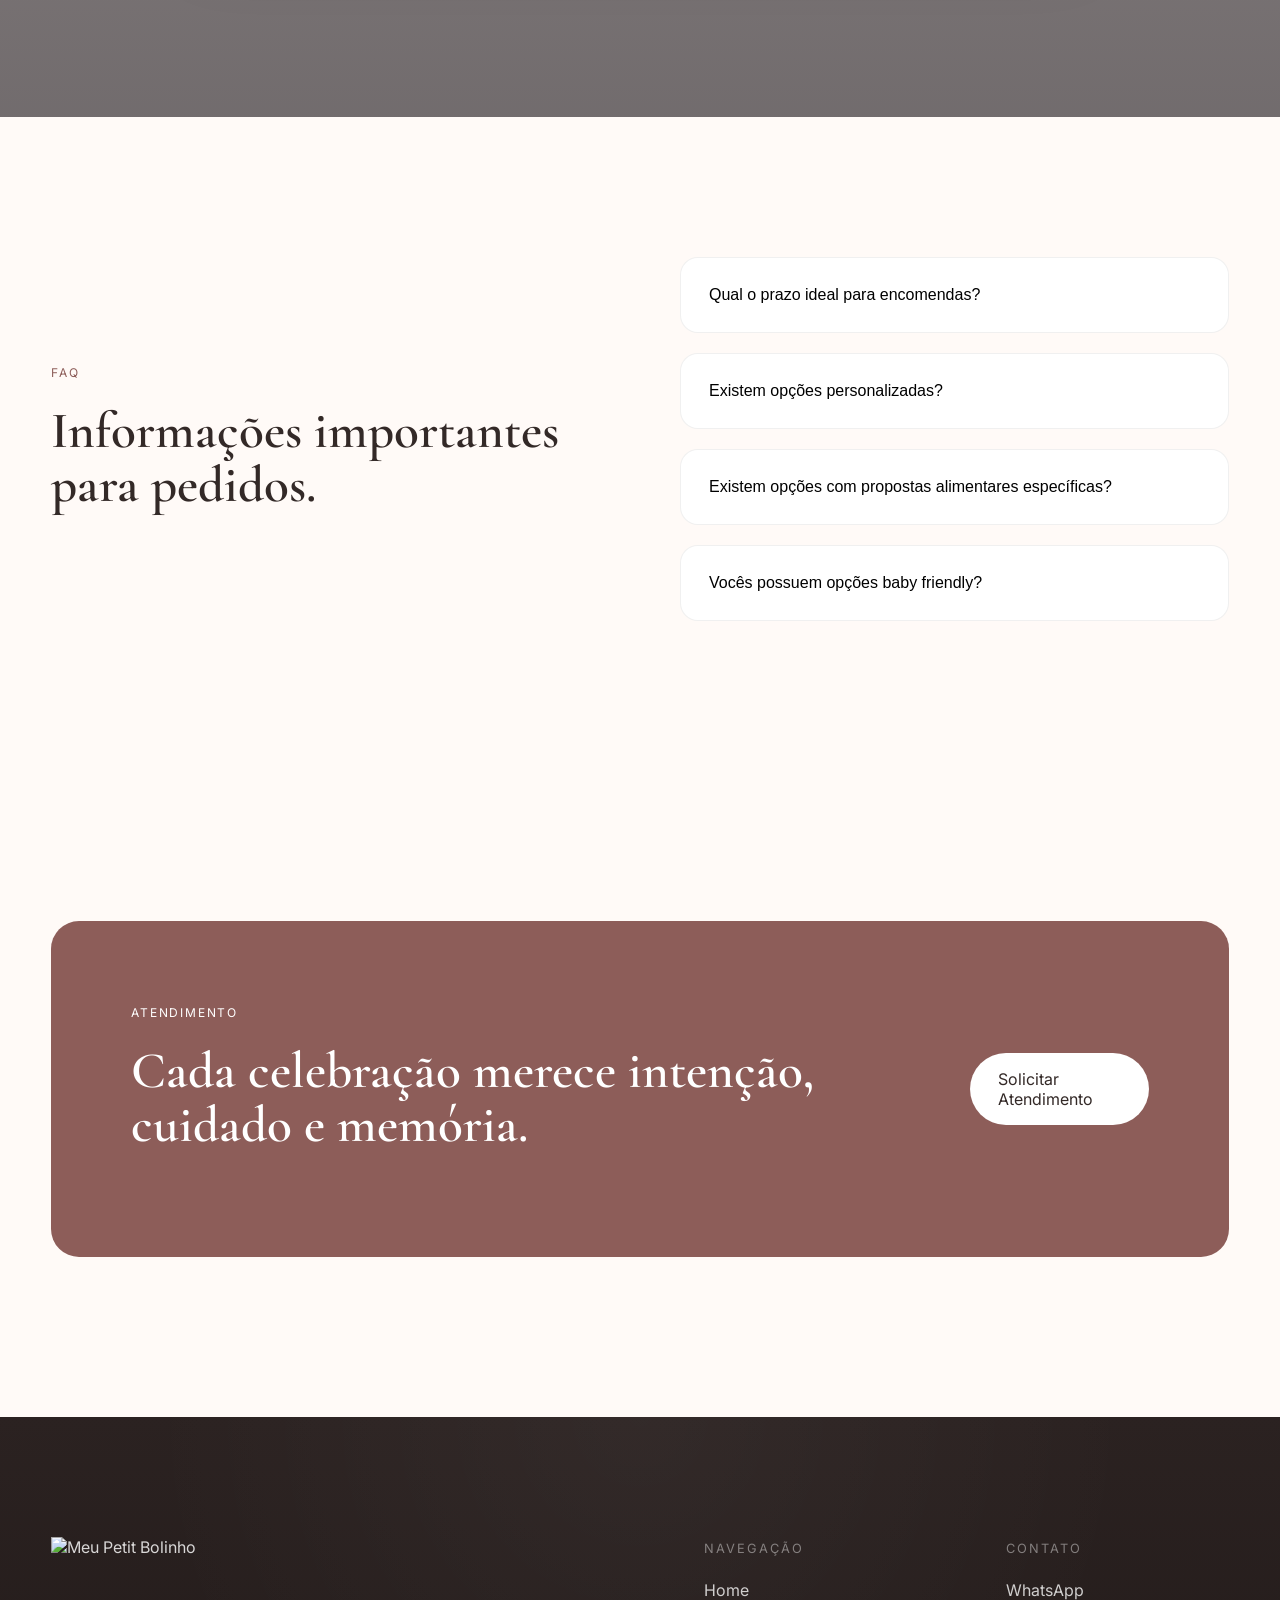
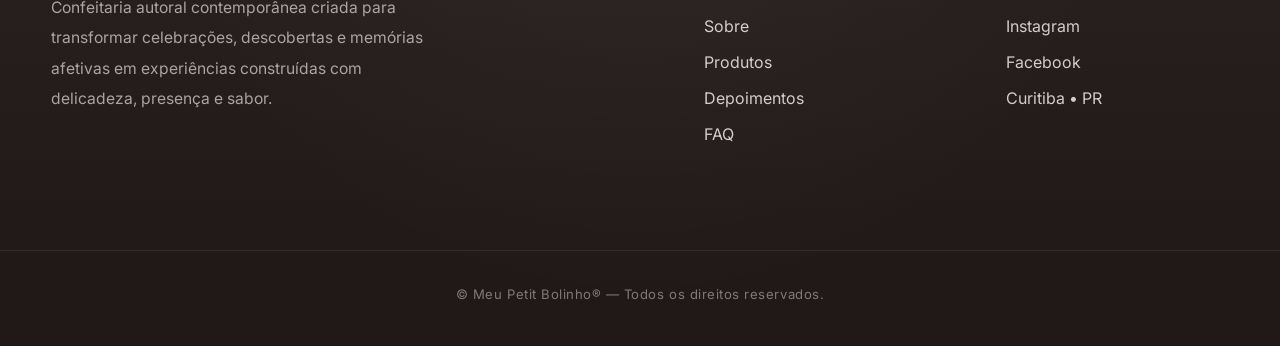
==== commit 643e1fbf: "SOBRE" ====
--- a/index.html
+++ b/index.html
@@ -301,11 +301,11 @@
 			<p>
 			  A Meu Petit Bolinho nasceu entre descobertas, cuidado e os pequenos momentos que transformam a infância em memória.
 			</p>
-
+<br>
 			<p>
 			  Criada por Manoella Barros, a marca traduz a delicadeza da maternidade e das celebrações afetivas em experiências construídas com sabor, presença e sensibilidade, conectando pâtisserie contemporânea, cuidado alimentar e memórias que permanecem.
 			</p>
-
+<br>
 			<p>
 			  Pensada para mães que enxergam beleza nos pequenos instantes da vida, a Meu Petit Bolinho celebra aniversários, descobertas e encontros através de uma confeitaria feita para acompanhar a infância com afeto, significado e lembranças construídas em família.
 			</p>
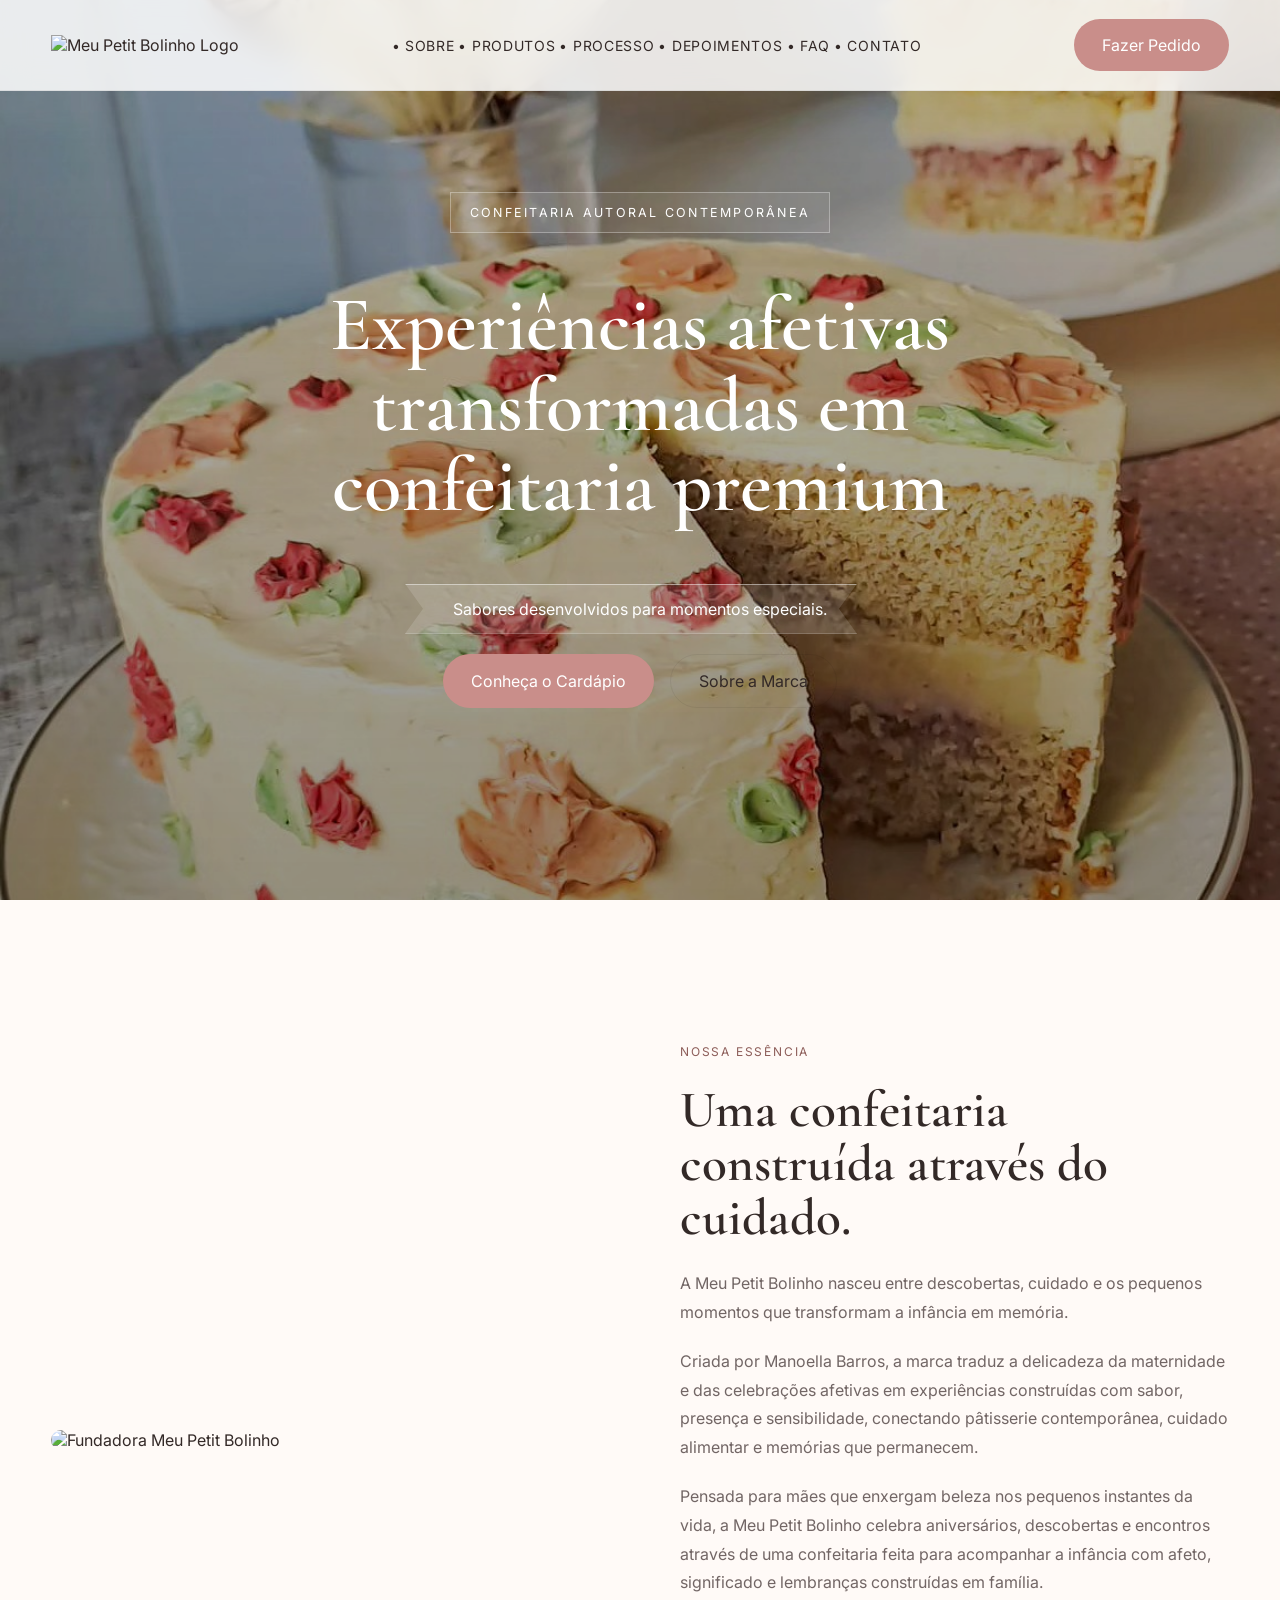
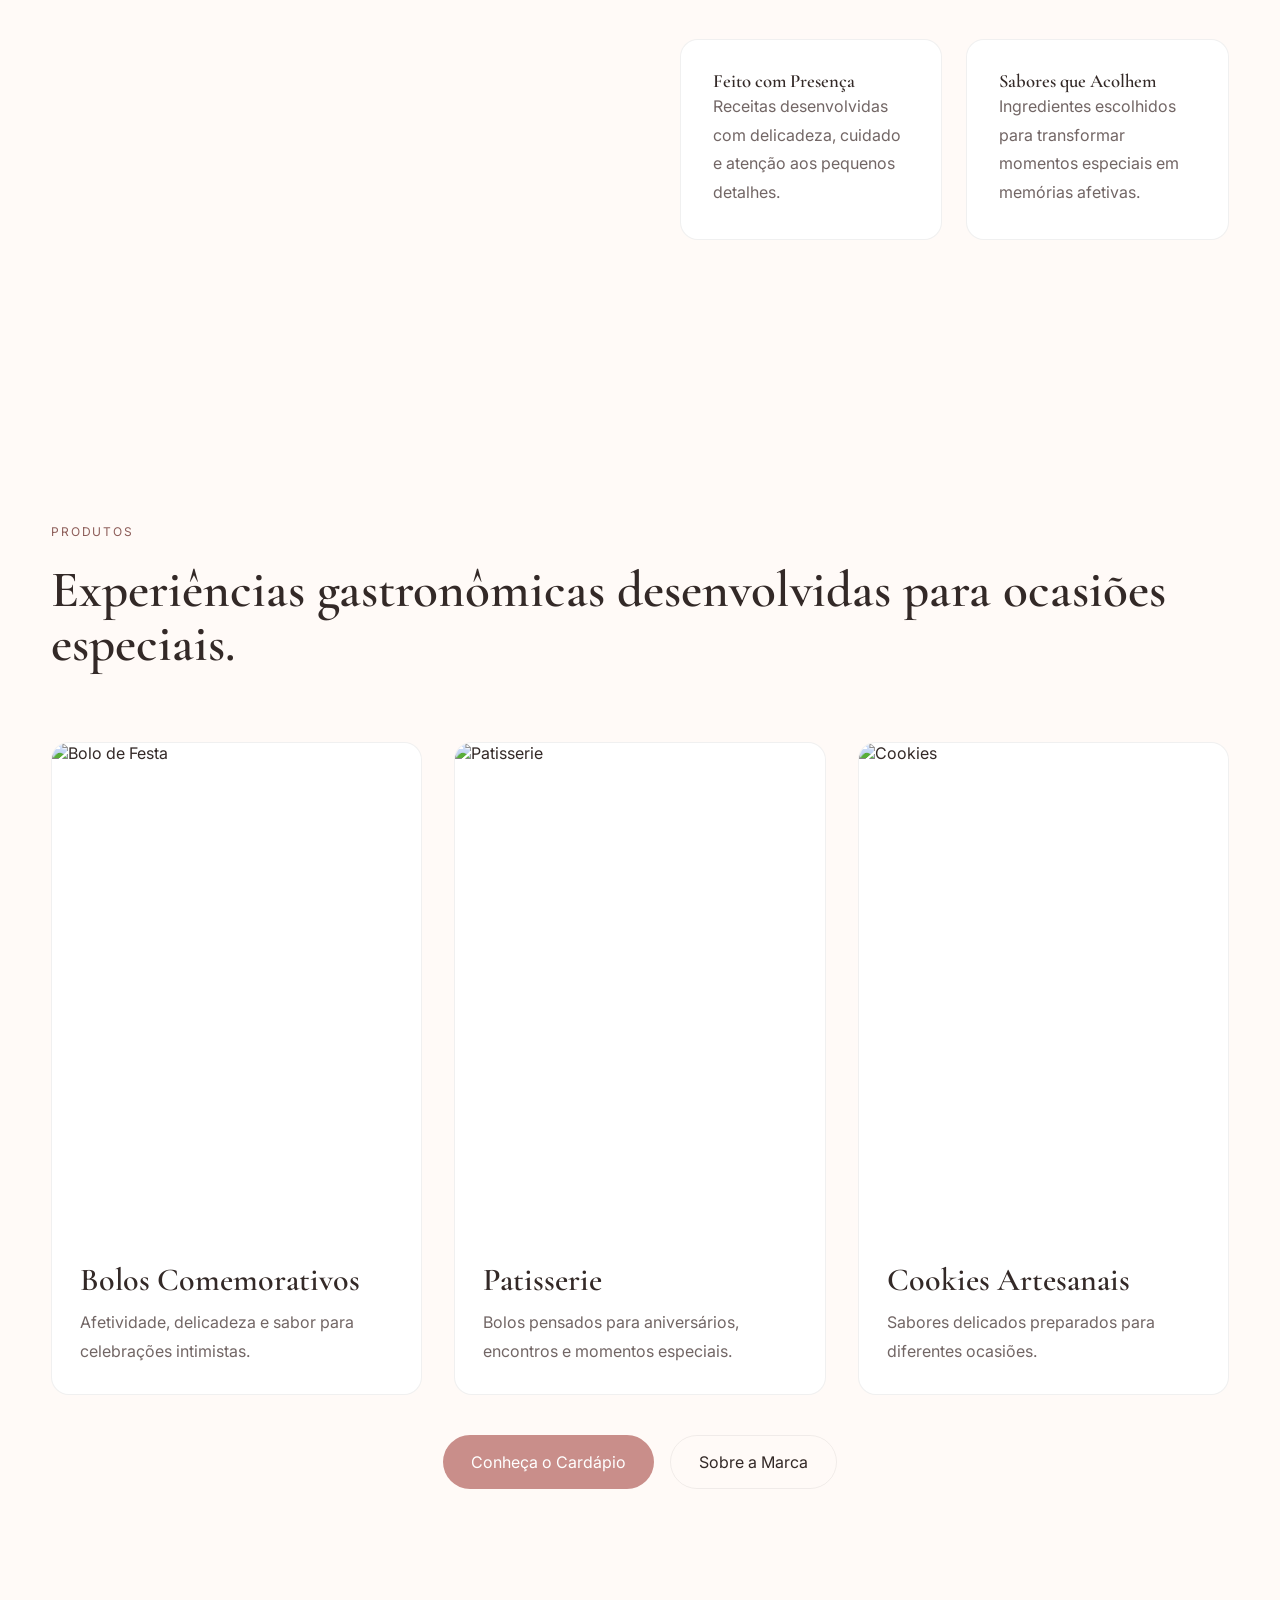
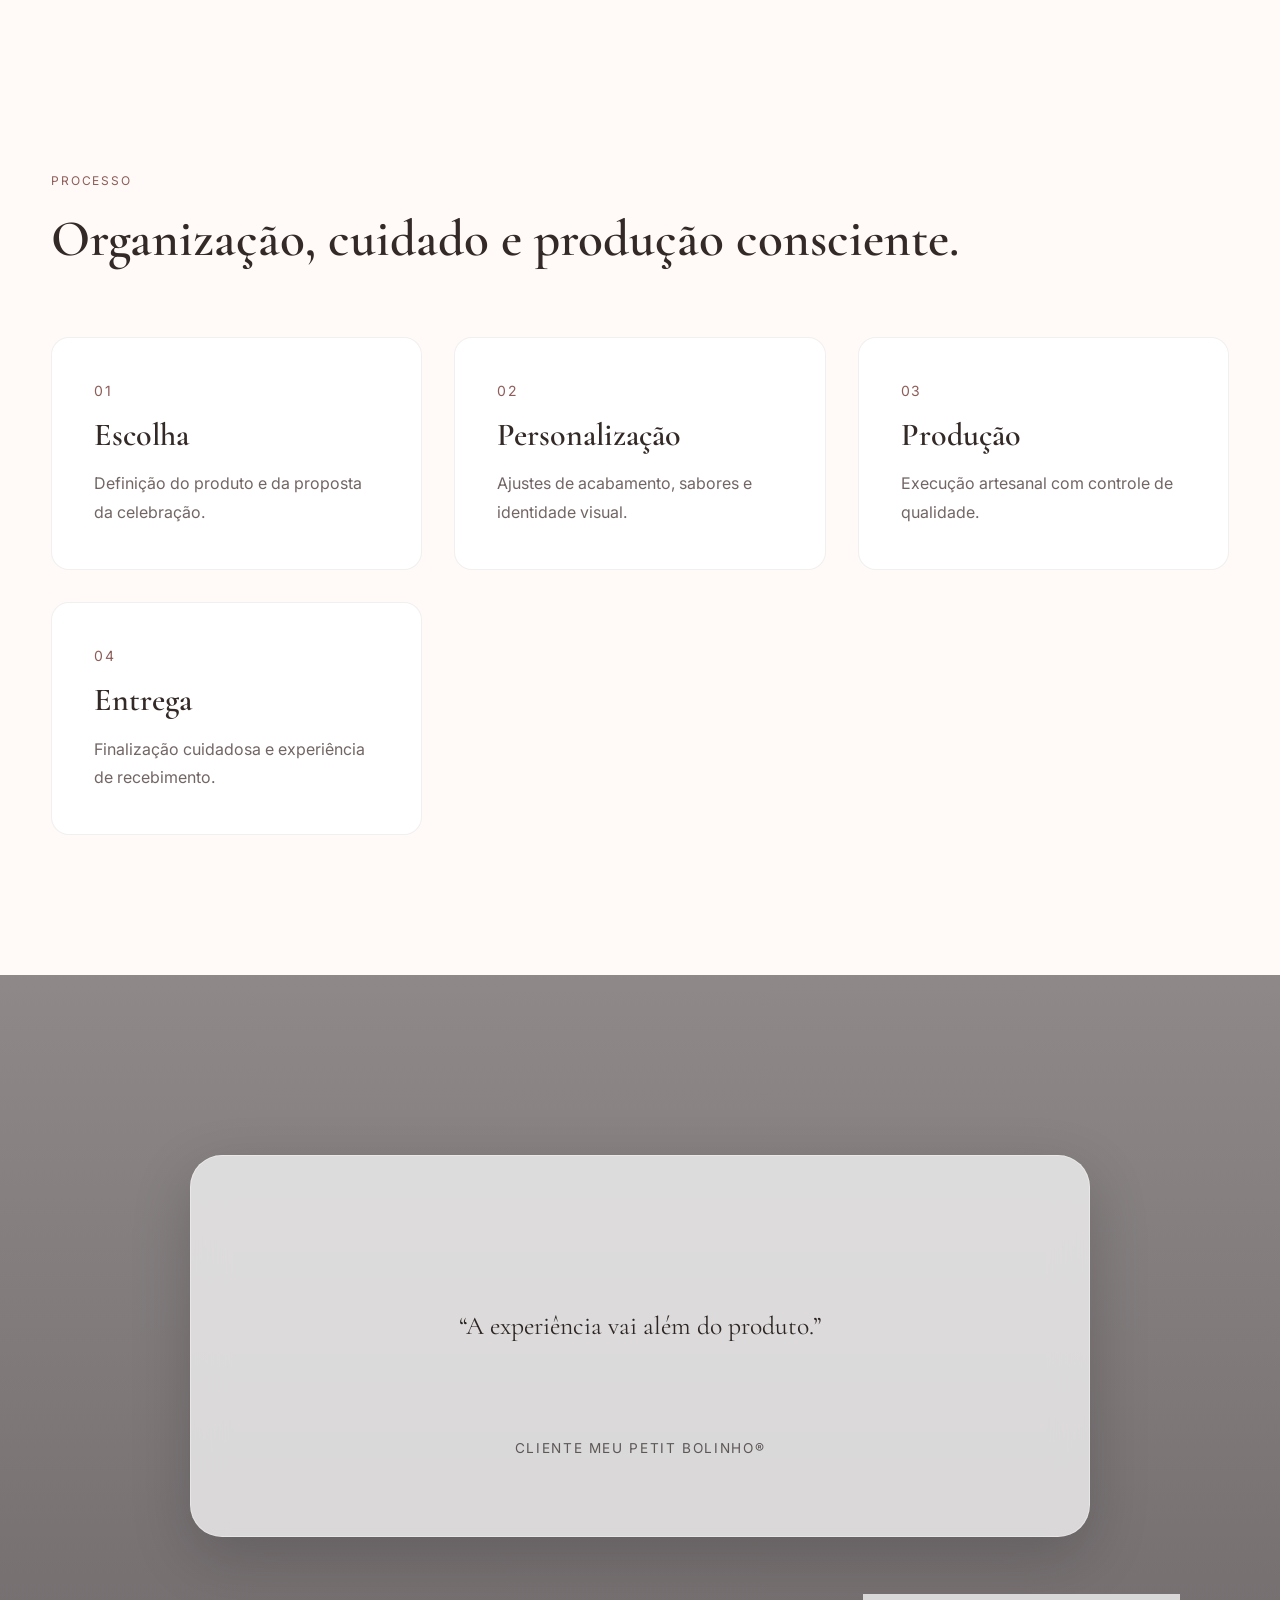
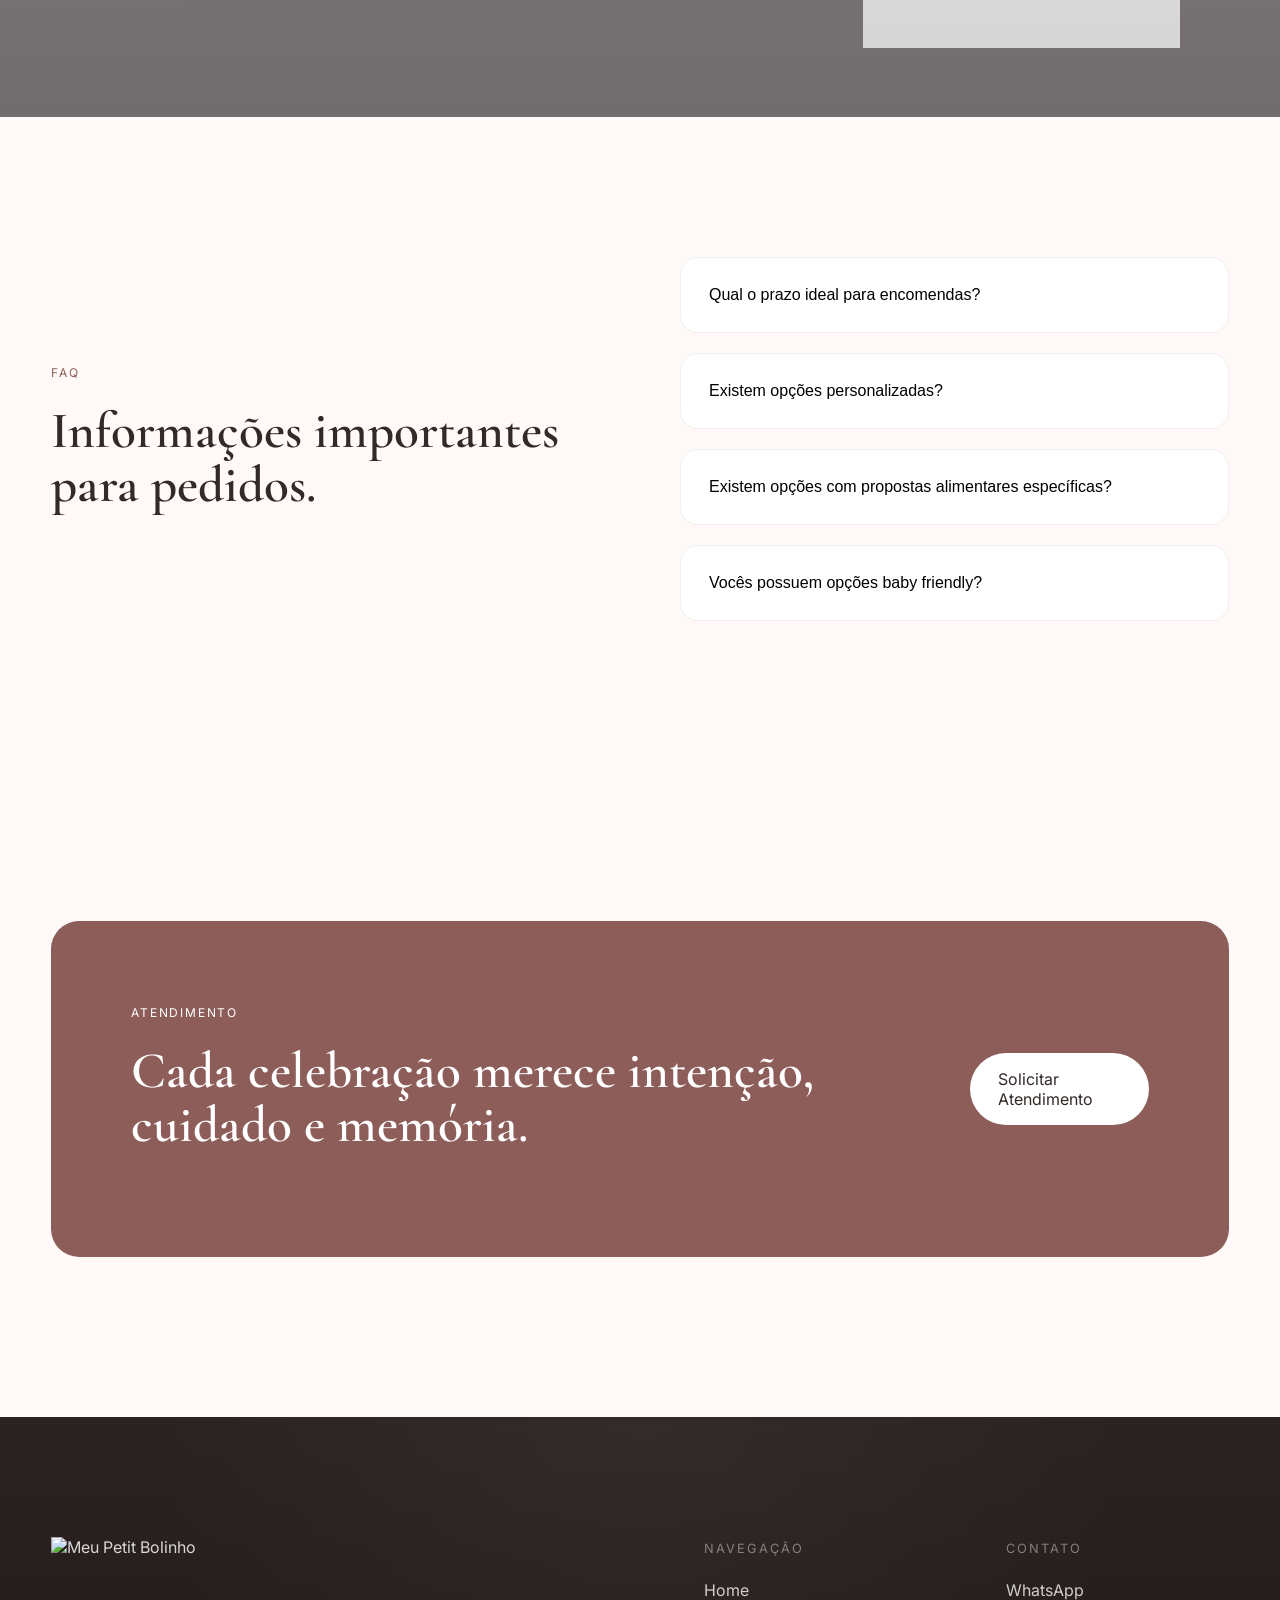
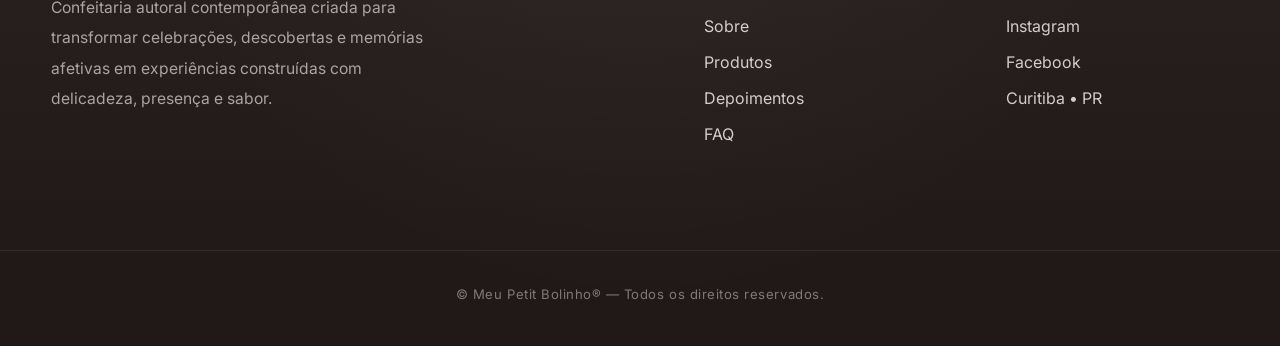
==== commit 731fab06: "Licença MIT" ====
--- a/index.html
+++ b/index.html
@@ -548,7 +548,7 @@
 
 			  <p>
 			    Sim. A Meu Petit Bolinho possui opções desenvolvidas com menos açúcar,
-			    recheios à base de frutas reais e propostas pensadas para diferentes
+			    recheios à base de frutas naturais e propostas pensadas para diferentes
 			    necessidades alimentares.
 			  </p>
 
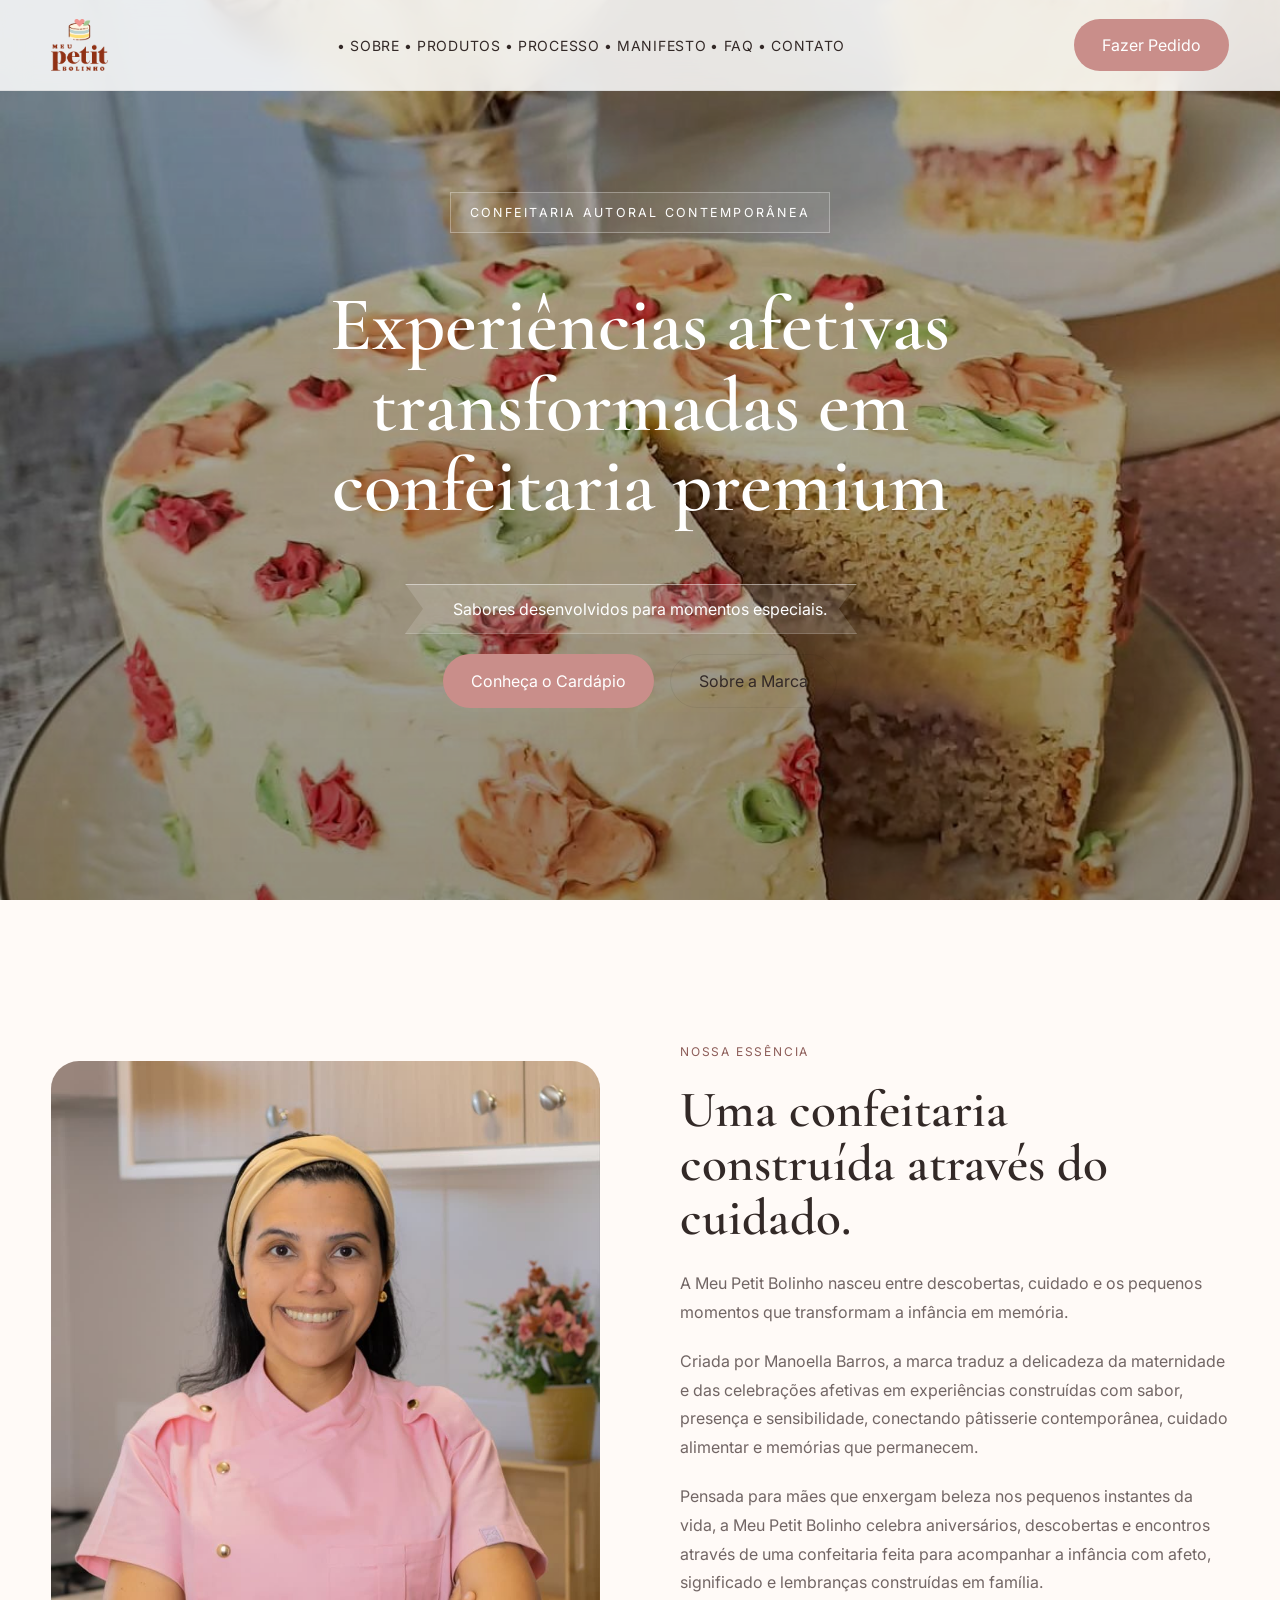
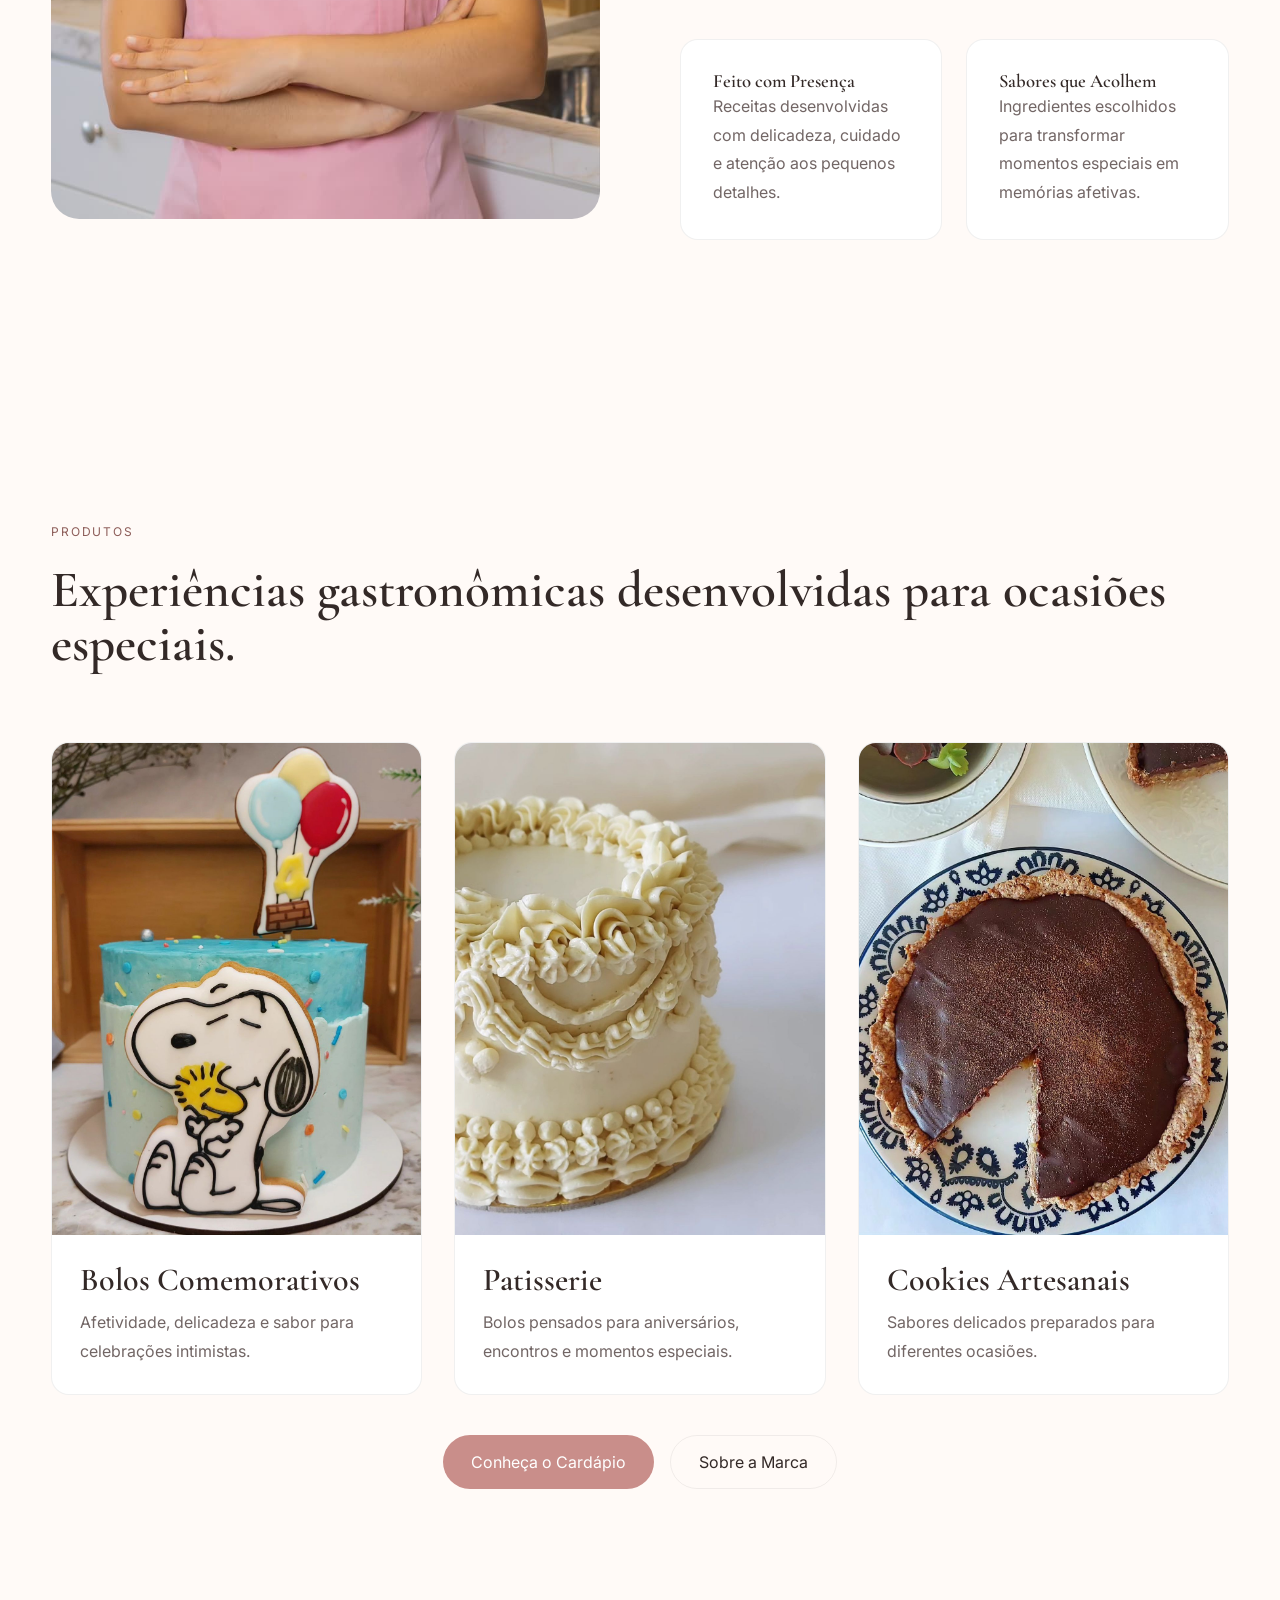
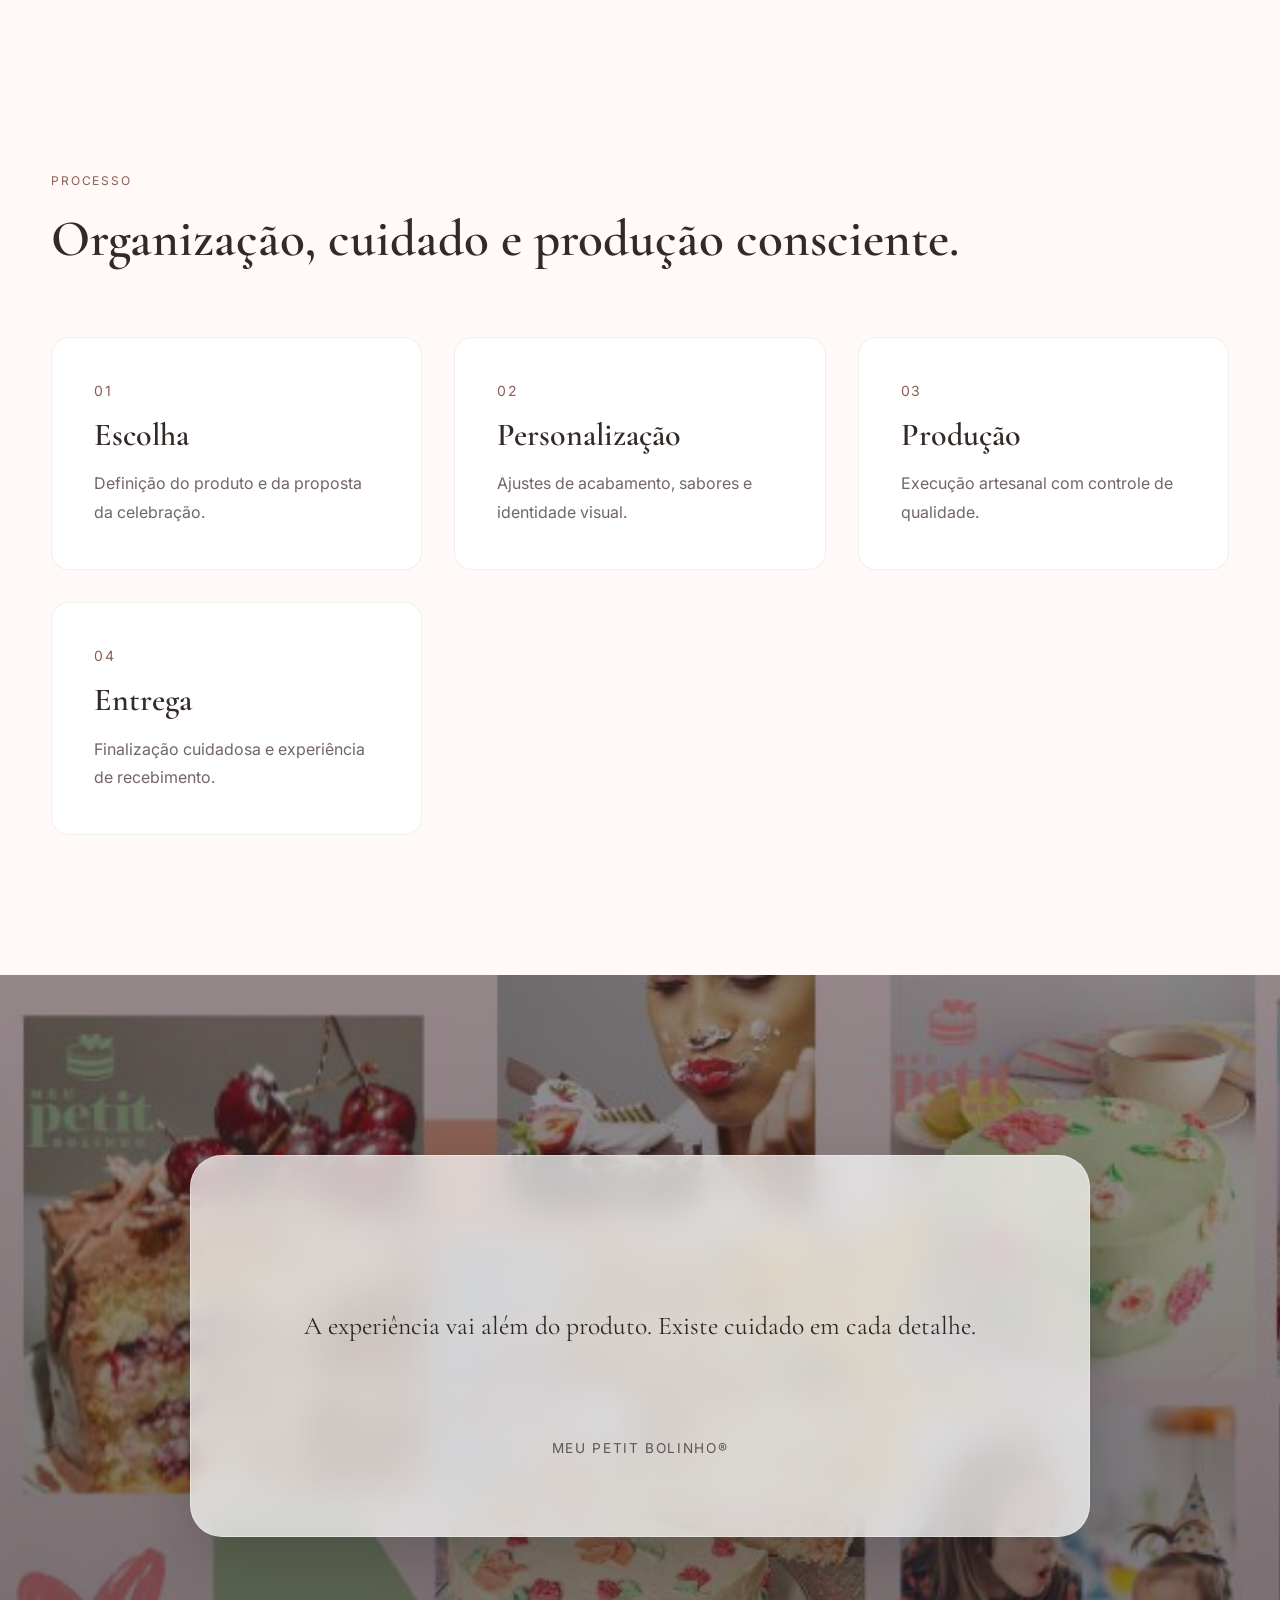
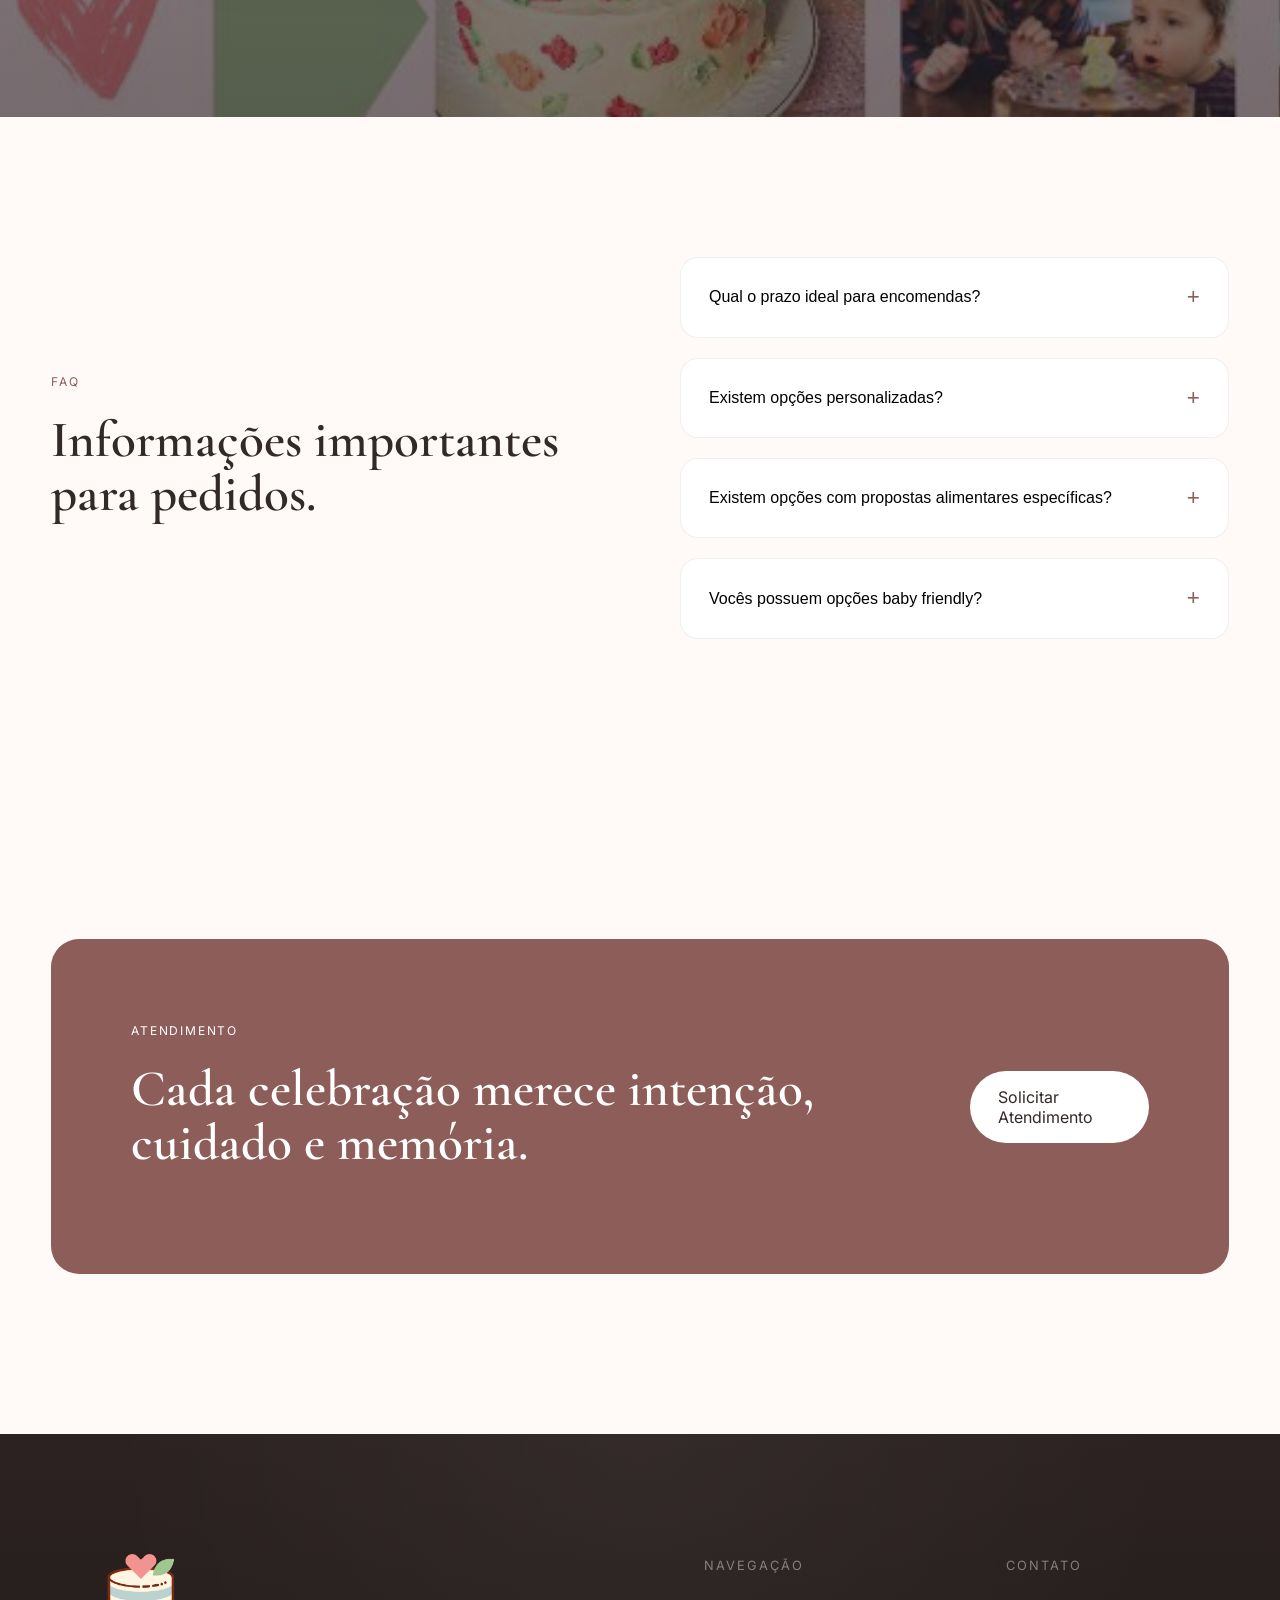
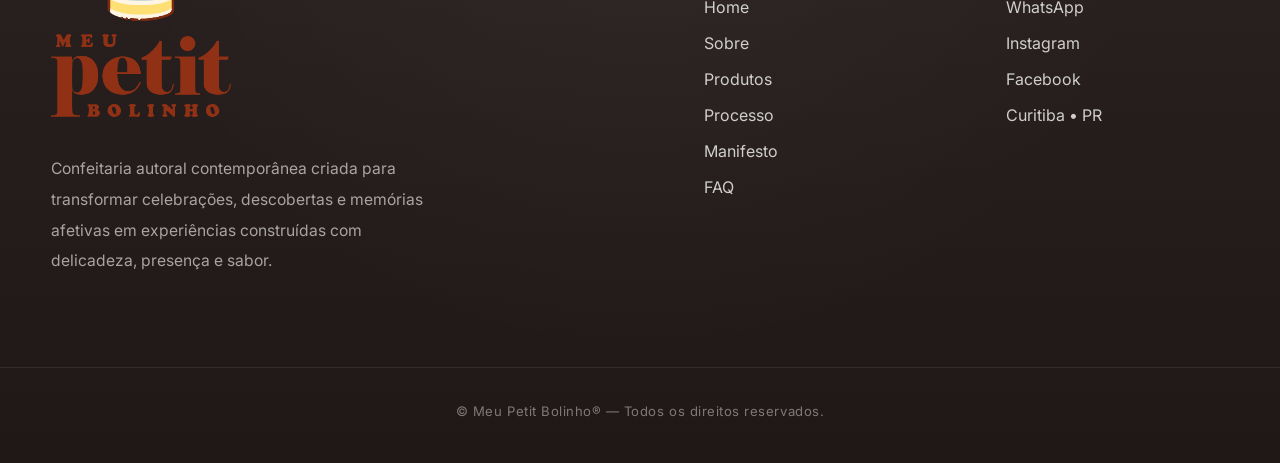
==== commit f1ef8673: "Wow, Claude!!" ====
--- a/index.html
+++ b/index.html
@@ -1,5 +1,5 @@
-
 <!DOCTYPE html>
+<html lang="pt-BR">
 <head>
 
   <!-- ====================================== -->
@@ -14,7 +14,7 @@
 
   <!-- Responsividade -->
   <meta name="viewport"
-        content="width=device-width, initial-scale=1.0, maximum-scale=1.0, user-scalable=no">
+        content="width=device-width, initial-scale=1.0">
 
   <!-- Título SEO -->
   <title>
@@ -164,10 +164,10 @@
 <header class="header">
   <div class="container nav-wrapper">
 
-    <a href="https://victormordekai.github.io/meupetitbolinho/#"
+    <a href="#"
        class="navbar-brand">
 
-      <img src="/meupetitbolinho/assets/logos/logo-light.png"
+      <img src="assets/logos/logo-light.png"
            alt="Meu Petit Bolinho Logo">
 
     </a>
@@ -176,7 +176,7 @@
       <a href="#sobre">• Sobre</a>
       <a href="#produtos">• Produtos</a>
       <a href="#processo">• Processo</a>
-      <a href="#testimonial">• Depoimentos</a>
+      <a href="#testimonial">• Manifesto</a>
       <a href="#faq">• FAQ</a>
       <a href="#contato">• Contato</a>
     </nav>
@@ -190,7 +190,7 @@
     </button>
 
     <a href="https://wa.me/5541987862994"
-       target="_blank"
+       target="_blank" rel="noopener noreferrer"
        class="btn-primary desktop-cta">
 
       Fazer Pedido
@@ -204,46 +204,46 @@
 
     <!-- HERO -->
 	<section class="hero">
-	  <div class="hero-carousel">
+	  <div class="hero-carousel" aria-hidden="true">
 
 		<div class="hero-image active"
 		  style="background-image: url('assets/banners/hero-1.jpg');">
 		</div>
 
 		<div class="hero-image"
-		  style="background-image: url('assets/banners/hero-2.jpg');">
-		</div>
-
-		<div class="hero-image"
-		  style="background-image: url('assets/banners/hero-3.jpg');">
-		</div>
-
-		<div class="hero-image"
-		  style="background-image: url('assets/banners/hero-4.jpg');">
-		</div>
-
-		<div class="hero-image"
-		  style="background-image: url('assets/banners/hero-5.jpg');">
-		</div>
-
-		<div class="hero-image"
-		  style="background-image: url('assets/banners/hero-6.jpg');">
-		</div>
-
-		<div class="hero-image"
-		  style="background-image: url('assets/banners/hero-7.jpg');">
-		</div>
-
-		<div class="hero-image"
-		  style="background-image: url('assets/banners/hero-8.jpg');">
-		</div>
-
-		<div class="hero-image"
-		  style="background-image: url('assets/banners/hero-9.jpg');">
-		</div>
-
-		<div class="hero-image"
-		  style="background-image: url('assets/banners/hero-10.jpg');">
+		  data-bg="assets/banners/hero-2.jpg">
+		</div>
+
+		<div class="hero-image"
+		  data-bg="assets/banners/hero-3.jpg">
+		</div>
+
+		<div class="hero-image"
+		  data-bg="assets/banners/hero-4.jpg">
+		</div>
+
+		<div class="hero-image"
+		  data-bg="assets/banners/hero-5.jpg">
+		</div>
+
+		<div class="hero-image"
+		  data-bg="assets/banners/hero-6.jpg">
+		</div>
+
+		<div class="hero-image"
+		  data-bg="assets/banners/hero-7.jpg">
+		</div>
+
+		<div class="hero-image"
+		  data-bg="assets/banners/hero-8.jpg">
+		</div>
+
+		<div class="hero-image"
+		  data-bg="assets/banners/hero-9.jpg">
+		</div>
+
+		<div class="hero-image"
+		  data-bg="assets/banners/hero-10.jpg">
 		</div>
 
 	  </div>
@@ -267,7 +267,7 @@
 		
 	<br><br>
 		<div class="hero-buttons">
-		  <a href="https://www.canva.com/design/DAG-NW3uYPk/7lJJKNc_4Q_q89a6cAE0Og/edit" class="btn-primary" target="_blank"  rel="noopener noreferrer">
+		  <a href="https://www.canva.com/design/DAG-NW3uYPk/7lJJKNc_4Q_q89a6cAE0Og/view" class="btn-primary" target="_blank" rel="noopener noreferrer">
 			Conheça o Cardápio
 		  </a>
 
@@ -285,7 +285,7 @@
       <div class="container institutional-grid">
 
         <div class="institutional-image">
-          <img src="/meupetitbolinho/assets/img/fundadora.jpg" alt="Fundadora Meu Petit Bolinho" />
+          <img src="assets/img/fundadora.jpg" alt="Fundadora Meu Petit Bolinho" loading="lazy" decoding="async" />
         </div>
 
         <div class="institutional-content">
@@ -358,7 +358,7 @@
         <div class="products-grid">
 
           <article class="product-card">
-            <img src="/meupetitbolinho/assets/img/bolo-festa.jpg" alt="Bolo de Festa" />
+            <img src="assets/img/bolo-festa.jpg" alt="Bolo de Festa" loading="lazy" decoding="async" />
 
             <div class="product-content">
               <h3>Bolos Comemorativos</h3>
@@ -369,7 +369,7 @@
           </article>
 
           <article class="product-card">
-            <img src="/meupetitbolinho/assets/img/patisserie-3.jpg" alt="Patisserie" />
+            <img src="assets/img/patisserie-3.jpg" alt="Patisserie" loading="lazy" decoding="async" />
 
             <div class="product-content">
               <h3>Patisserie</h3>
@@ -380,7 +380,7 @@
           </article>
 
           <article class="product-card">
-            <img src="/meupetitbolinho/assets/img/cookies.jpg" alt="Cookies" />
+            <img src="assets/img/cookies.jpg" alt="Cookies" loading="lazy" decoding="async" />
 
             <div class="product-content">
               <h3>Cookies Artesanais</h3>
@@ -396,7 +396,7 @@
 
 	<br><br>	  
 	  <div class="hero-buttons">
-		  <a href="https://www.canva.com/design/DAG-NW3uYPk/7lJJKNc_4Q_q89a6cAE0Og/edit" class="btn-primary" target="_blank"  rel="noopener noreferrer">
+		  <a href="https://www.canva.com/design/DAG-NW3uYPk/7lJJKNc_4Q_q89a6cAE0Og/view" class="btn-primary" target="_blank" rel="noopener noreferrer">
 			Conheça o Cardápio
 		  </a>
 
@@ -465,13 +465,13 @@
 
 <section class="testimonial-section" id="testimonial">
 
-  <div class="testimonial-marquee">
+  <div class="testimonial-marquee" aria-hidden="true">
 
     <div class="testimonial-track">
 
-      <img src="/meupetitbolinho/assets/banners/memoria-afetiva-1.jpg" alt="">
-      <img src="/meupetitbolinho/assets/banners/memoria-afetiva-1.jpg" alt="">
-      <img src="/meupetitbolinho/assets/banners/memoria-afetiva-1.jpg" alt="">
+      <img src="assets/banners/memoria-afetiva-1.jpg" alt="">
+      <img src="assets/banners/memoria-afetiva-1.jpg" alt="">
+      <img src="assets/banners/memoria-afetiva-1.jpg" alt="">
 
     </div>
 
@@ -484,11 +484,11 @@
     <div class="testimonial-box">
 
       <p id="testimonialText">
-        “A experiência vai além do produto.”
+        A experiência vai além do produto.
       </p>
 
       <span id="testimonialAuthor">
-        Cliente Meu Petit Bolinho®
+        Meu Petit Bolinho®
       </span>
 
     </div>
@@ -538,30 +538,26 @@
             </div>
           </div>
 
-	   	  <div class="faq-item">
-
-		    <button class="faq-question">
-			  Existem opções com propostas alimentares específicas?
-		    </button>
-
-		    <div class="faq-answer">
-
-			  <p>
-			    Sim. A Meu Petit Bolinho possui opções desenvolvidas com menos açúcar,
-			    recheios à base de frutas naturais e propostas pensadas para diferentes
-			    necessidades alimentares.
-			  </p>
-
-			  <p>
-				Também desenvolvemos opções com massa integral, versões sem glúten,
-				propostas baby friendly, utilização de açúcar mascavo e receitas
-				com baixo teor de cálcio.
-			  </p>
-
-		</div>
-
-		</div>
-		  
+          <div class="faq-item">
+            <button class="faq-question">
+              Existem opções com propostas alimentares específicas?
+            </button>
+
+            <div class="faq-answer">
+              <p>
+                Sim. A Meu Petit Bolinho possui opções desenvolvidas com menos açúcar,
+                recheios à base de frutas naturais e propostas pensadas para diferentes
+                necessidades alimentares.
+              </p>
+
+              <p>
+                Também desenvolvemos opções com massa integral, versões sem glúten,
+                propostas baby friendly, utilização de açúcar mascavo e receitas
+                zero lactose e com baixo teor de gordura.
+              </p>
+            </div>
+          </div>
+
           <div class="faq-item">
             <button class="faq-question">
               Vocês possuem opções baby friendly?
@@ -595,7 +591,7 @@
           </h2>
         </div>
 
-        <a href="https://wa.me/5541987862994" target="_blank" class="btn-light">
+        <a href="https://wa.me/5541987862994" target="_blank" rel="noopener noreferrer" class="btn-light">
           Solicitar Atendimento
         </a>
 
@@ -613,7 +609,7 @@
 		<div class="footer-brand">
 
 		  <img
-			src="/meupetitbolinho/assets/logos/logo-light.png"
+			src="assets/logos/logo-light.png"
 			alt="Meu Petit Bolinho"
 			class="footer-logo"
 		  />
@@ -636,7 +632,8 @@
 			<li><a href="#">Home</a></li>
 			<li><a href="#sobre">Sobre</a></li>
 			<li><a href="#produtos">Produtos</a></li>
-			<li><a href="#testimonial">Depoimentos</a></li>
+			<li><a href="#processo">Processo</a></li>
+			<li><a href="#testimonial">Manifesto</a></li>
 			<li><a href="#faq">FAQ</a></li>
 		  </ul>
 
@@ -651,19 +648,19 @@
 		  <ul>
 
 			<li>
-			  <a href="https://wa.me/5541987862994" target="_blank">
+			  <a href="https://wa.me/5541987862994" target="_blank" rel="noopener noreferrer">
 				WhatsApp
 			  </a>
 			</li>
 
 			<li>
-			  <a href="https://instagram.com/meupetitbolinho" target="_blank">
+			  <a href="https://instagram.com/meupetitbolinho" target="_blank" rel="noopener noreferrer">
 				Instagram
 			  </a>
 			</li>
 
 			<li>
-			  <a href="https://www.facebook.com/meupetitbolinho" target="_blank">
+			  <a href="https://www.facebook.com/meupetitbolinho" target="_blank" rel="noopener noreferrer">
 				Facebook
 			  </a>
 			</li>
--- a/css/style.css
+++ b/css/style.css
@@ -617,7 +617,7 @@
   inset: 0;
 
   background-image:
-    url('/meupetitbolinho/assets/banners/memoria-afetiva-1.jpg');
+    url('../assets/banners/memoria-afetiva-1.jpg');
 
   background-size: cover;
   background-position: center;
@@ -740,6 +740,30 @@
   padding: 28px;
   font-size: 16px;
   cursor: pointer;
+
+  display: flex;
+  align-items: center;
+  justify-content: space-between;
+  gap: 24px;
+}
+
+.faq-question::after {
+  content: "+";
+  flex-shrink: 0;
+  font-size: 1.4rem;
+  line-height: 1;
+  color: var(--primary-dark);
+  transition: transform .3s ease;
+}
+
+.faq-question[aria-expanded="true"]::after {
+  transform: rotate(45deg);
+}
+
+.faq-question:focus-visible {
+  outline: 2px solid var(--primary);
+  outline-offset: -4px;
+  border-radius: var(--radius-md);
 }
 
 .faq-answer {
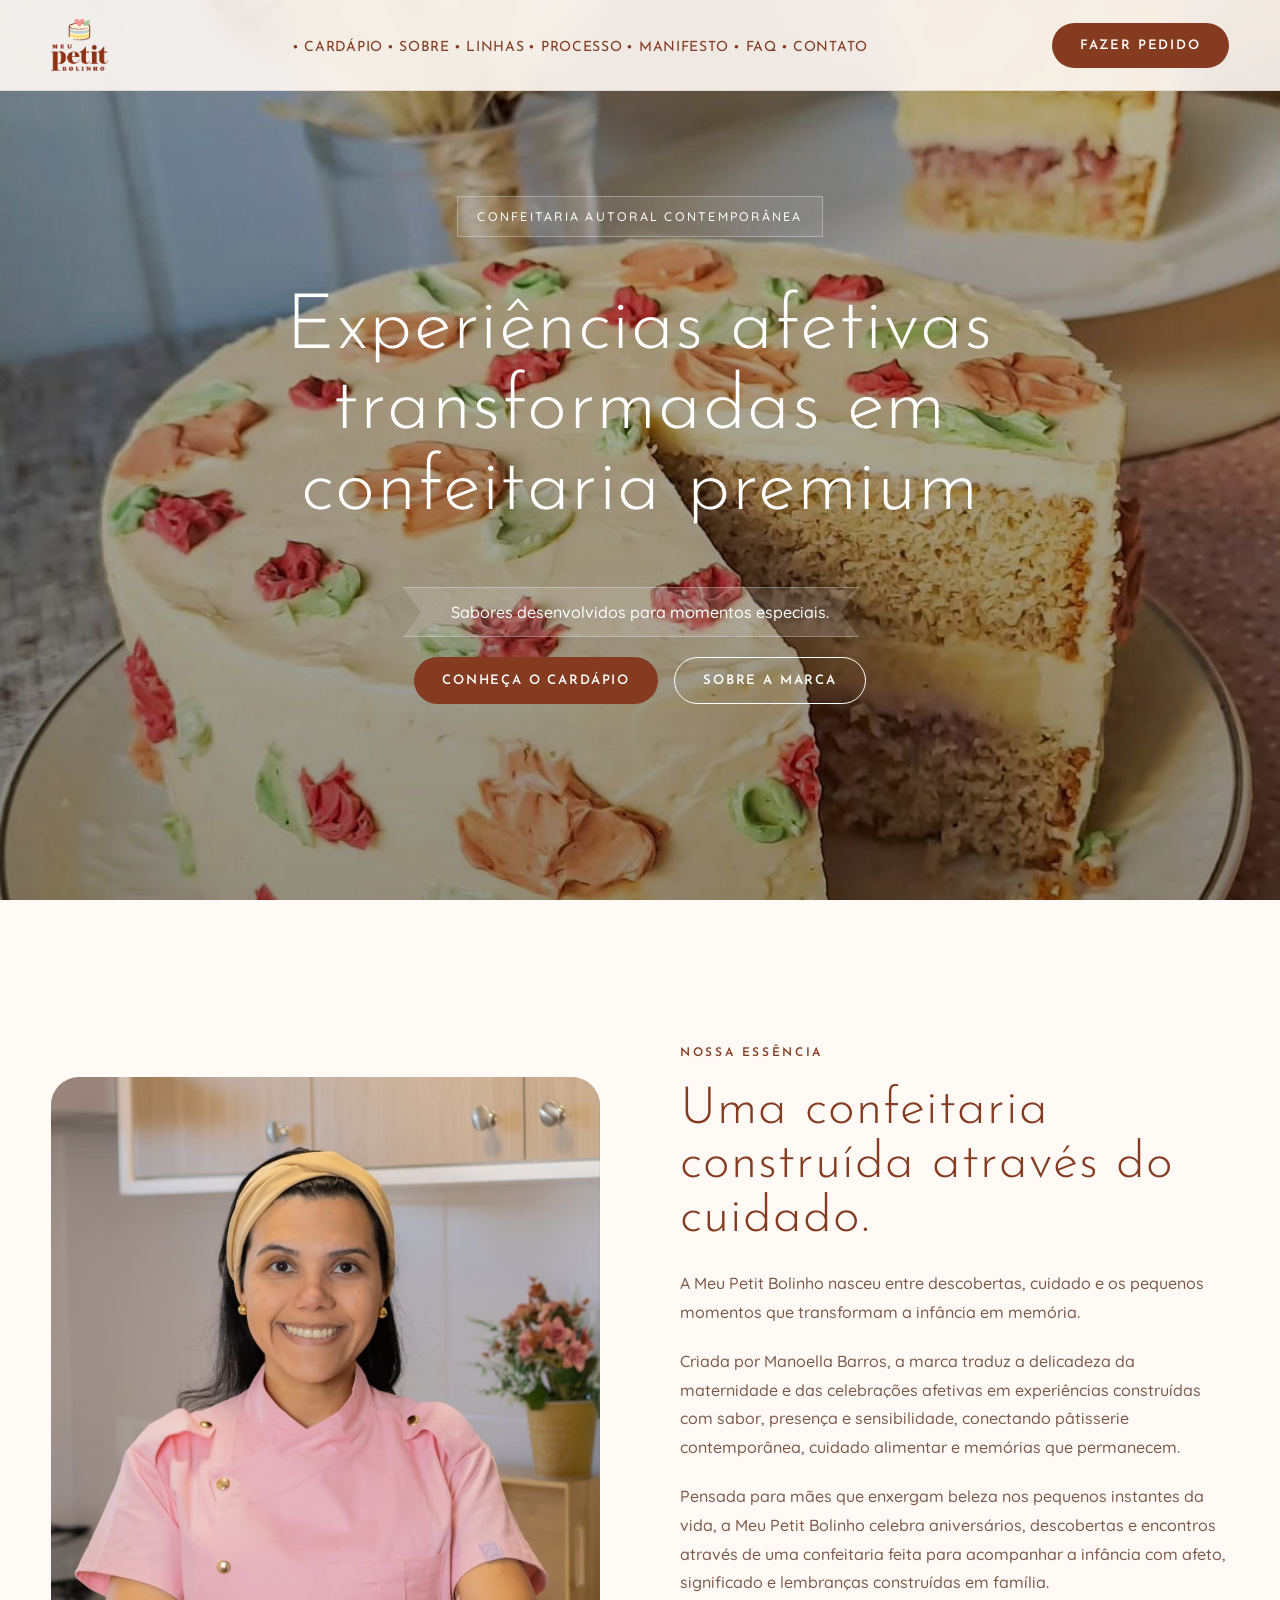
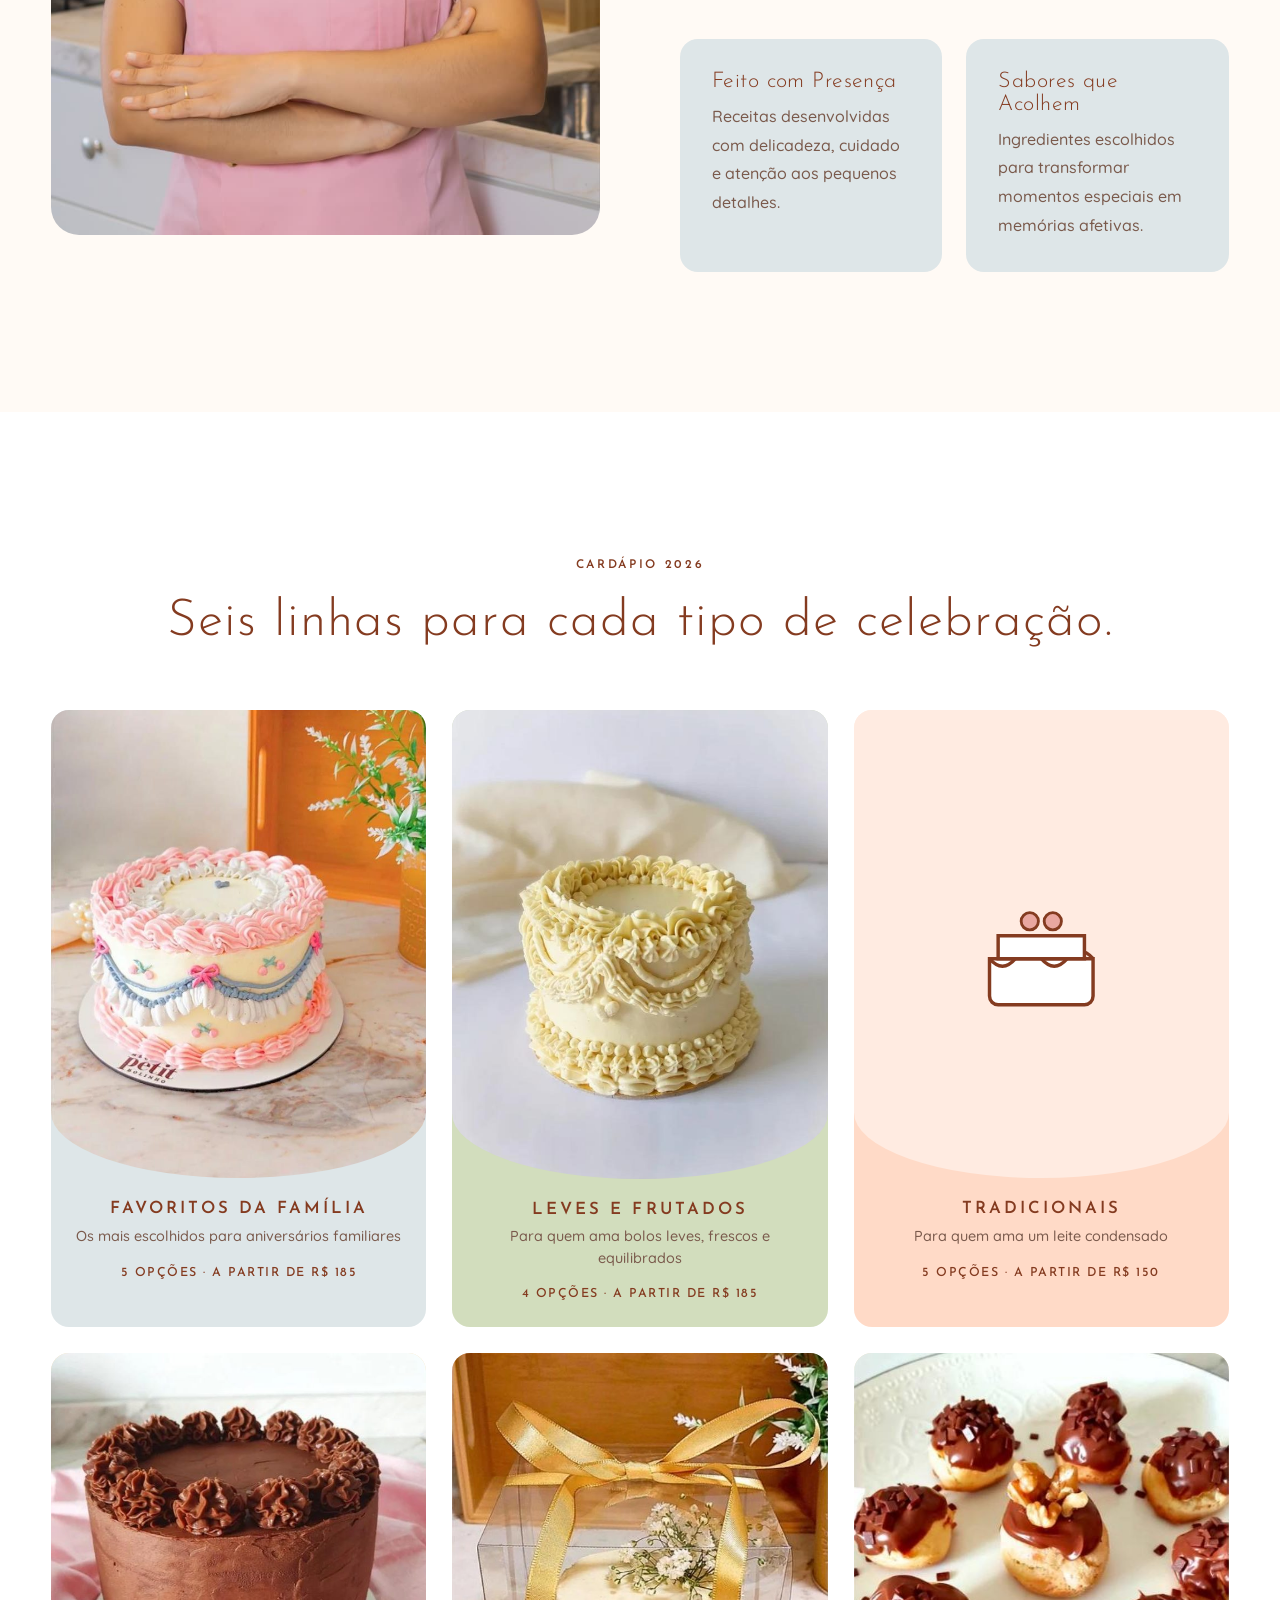
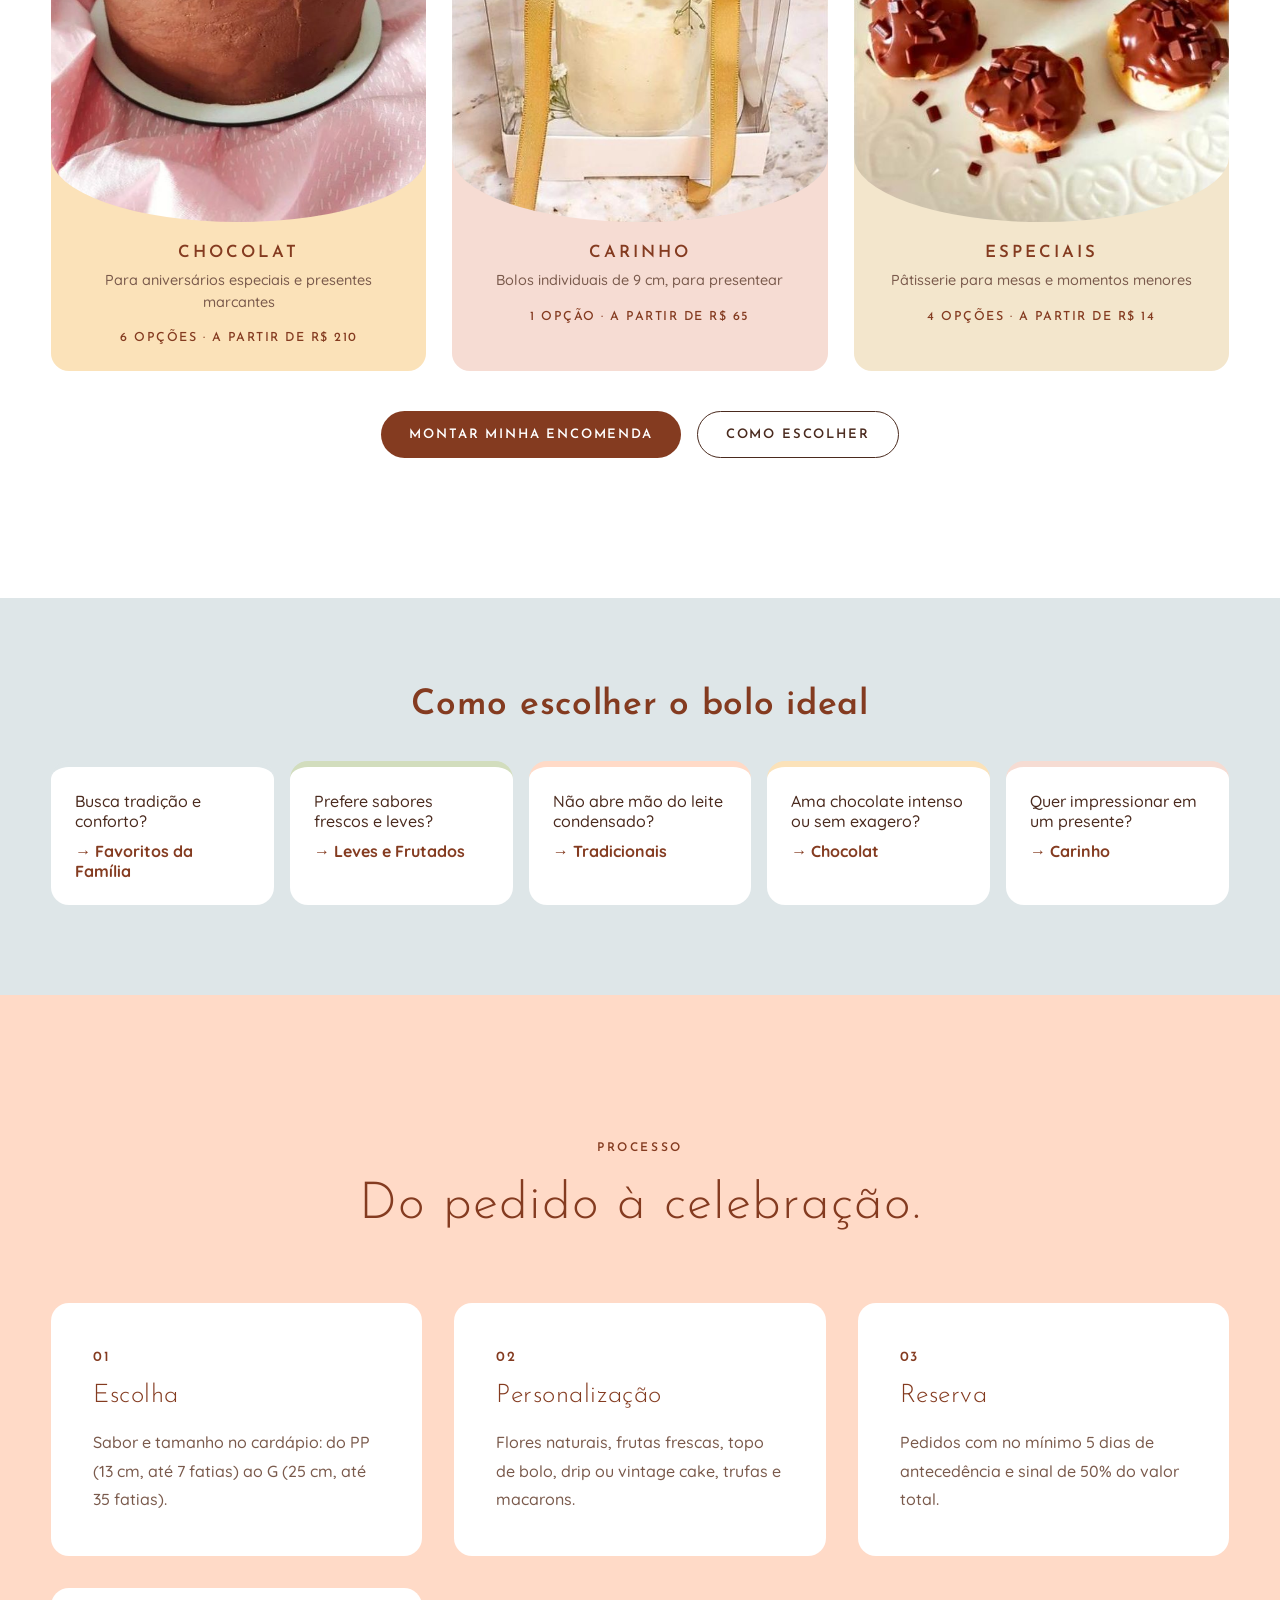
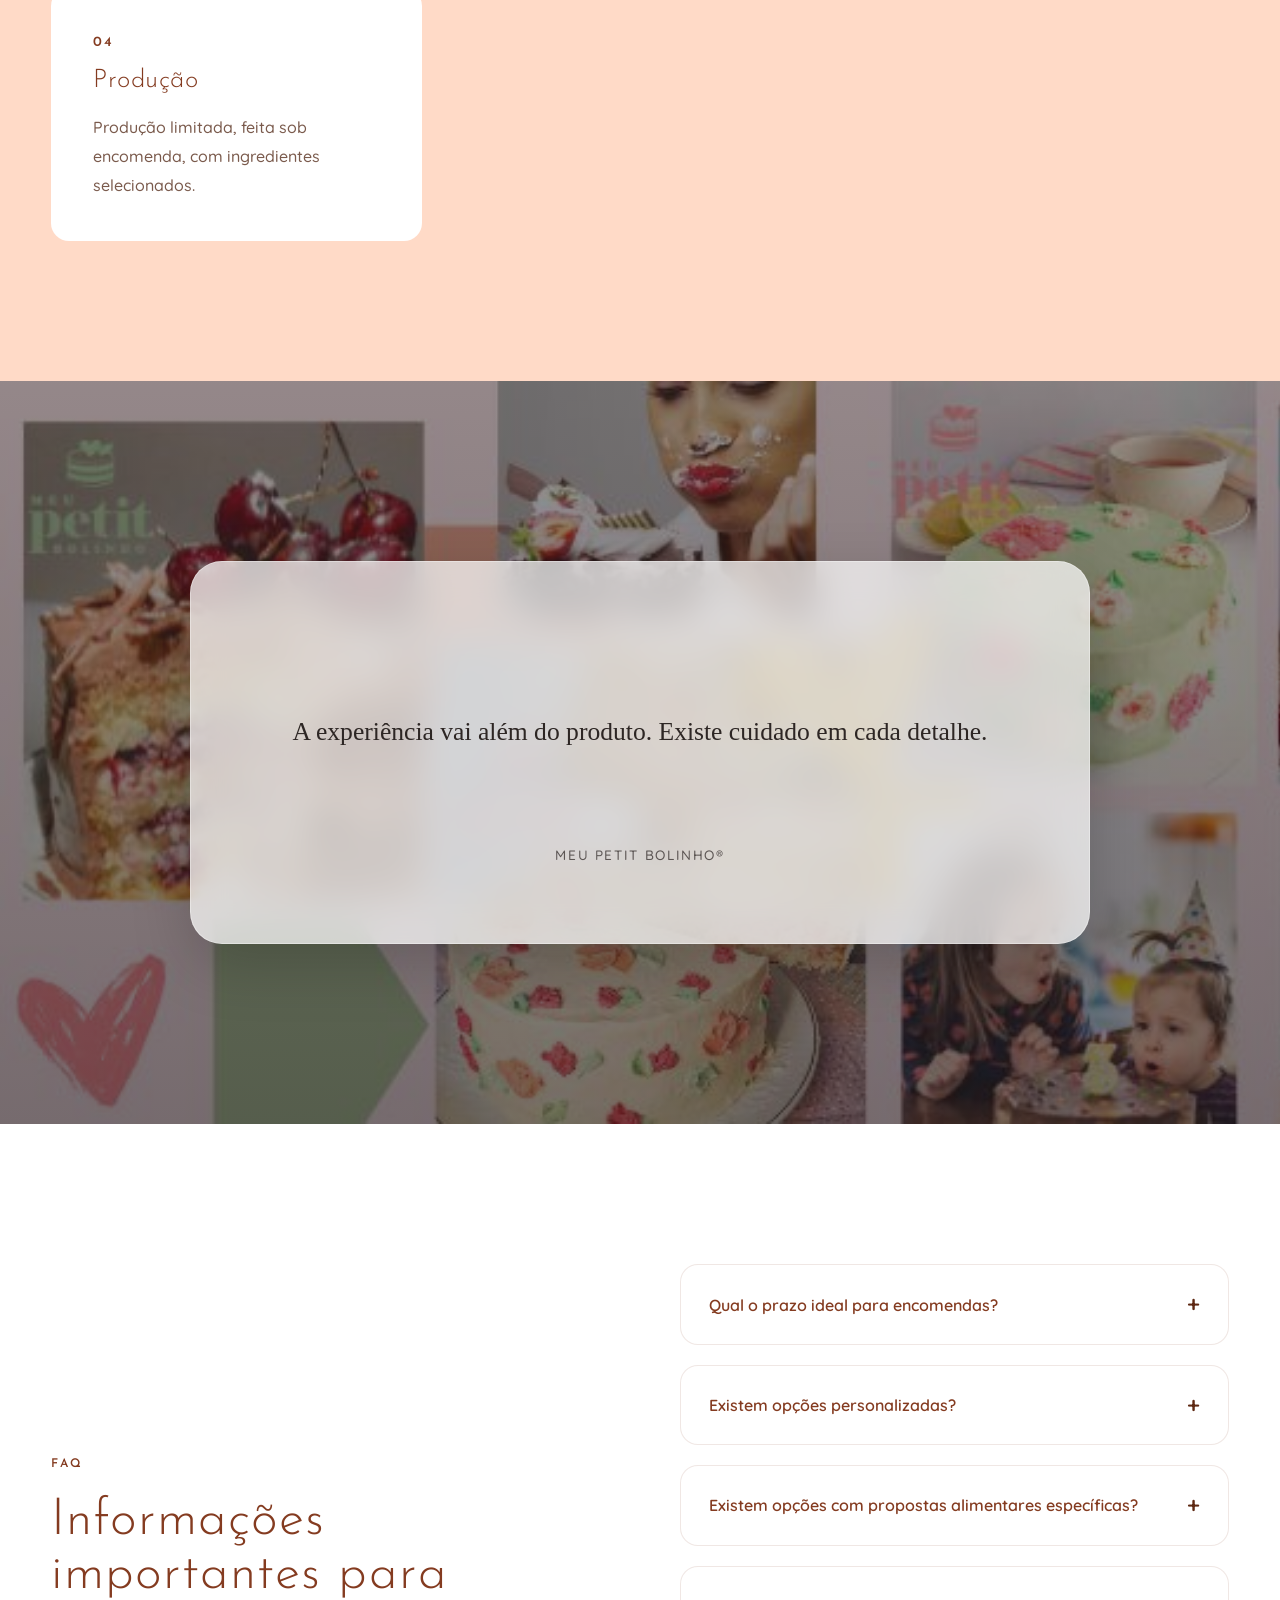
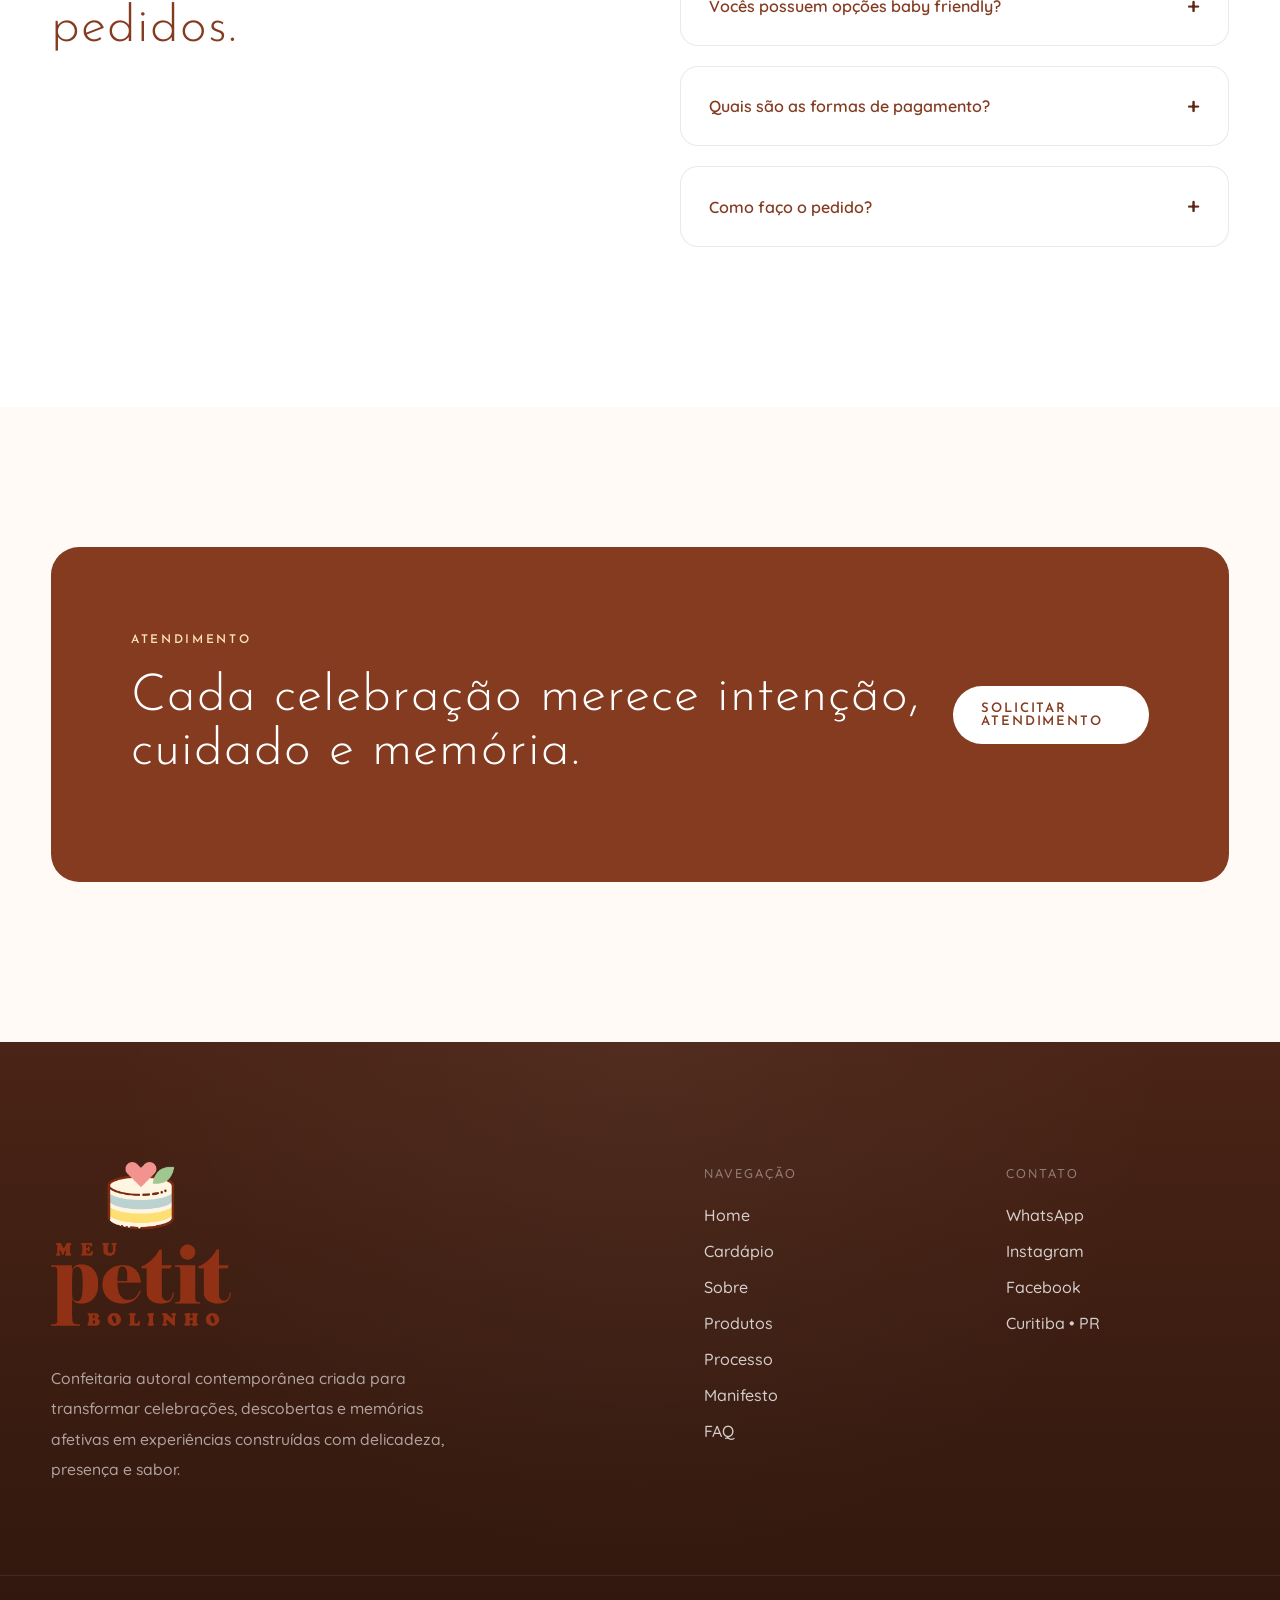
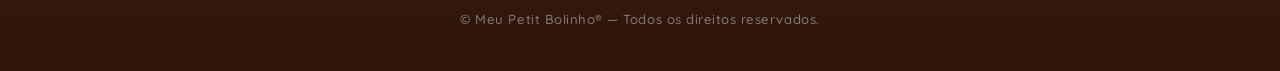
==== commit 033b6907: "Lets go!" ====
--- a/index.html
+++ b/index.html
@@ -60,7 +60,7 @@
 
   <!-- Theme -->
   <meta name="theme-color"
-        content="#f6efe9">
+        content="#ffdac7">
 
 <!-- ====================================== -->
 <!-- OPEN GRAPH -->
@@ -142,7 +142,7 @@
   <!-- TIPOGRAFIA -->
   <!-- ====================================== -->
 
-  <link href="https://fonts.googleapis.com/css2?family=Cormorant+Garamond:wght@400;500;600;700&family=Inter:wght@300;400;500;600;700&display=swap"
+  <link href="https://fonts.googleapis.com/css2?family=Allura&family=Josefin+Sans:wght@300;400;600&family=Quicksand:wght@400;500;600;700&display=swap"
         rel="stylesheet">
 
   <!-- ====================================== -->
@@ -152,6 +152,7 @@
   <link rel="stylesheet" href="css/style.css" />
   <link rel="stylesheet" href="css/responsive.css" />
   <link rel="stylesheet" href="css/animations.css" />
+  <link rel="stylesheet" href="css/brand.css" />
   
 </head>
 
@@ -173,8 +174,9 @@
     </a>
 
     <nav class="nav-menu" id="navMenu">
+      <a href="cardapio.html">• Cardápio</a>
       <a href="#sobre">• Sobre</a>
-      <a href="#produtos">• Produtos</a>
+      <a href="#produtos">• Linhas</a>
       <a href="#processo">• Processo</a>
       <a href="#testimonial">• Manifesto</a>
       <a href="#faq">• FAQ</a>
@@ -267,7 +269,7 @@
 		
 	<br><br>
 		<div class="hero-buttons">
-		  <a href="https://www.canva.com/design/DAG-NW3uYPk/7lJJKNc_4Q_q89a6cAE0Og/view" class="btn-primary" target="_blank" rel="noopener noreferrer">
+		  <a href="cardapio.html" class="btn-primary">
 			Conheça o Cardápio
 		  </a>
 
@@ -341,70 +343,38 @@
     </section>
 
 
-    <section class="products-section" id="produtos">
+    <section class="products-section linhas-section" id="produtos">
 
       <div class="container">
 
         <div class="section-header center">
-          <span class="section-tag">
-            Produtos
-          </span>
-
-          <h2>
-            Experiências gastronômicas desenvolvidas para ocasiões especiais.
-          </h2>
-        </div>
-
-        <div class="products-grid">
-
-          <article class="product-card">
-            <img src="assets/img/bolo-festa.jpg" alt="Bolo de Festa" loading="lazy" decoding="async" />
-
-            <div class="product-content">
-              <h3>Bolos Comemorativos</h3>
-              <p>
-                Afetividade, delicadeza e sabor para celebrações intimistas.
-              </p>
-            </div>
-          </article>
-
-          <article class="product-card">
-            <img src="assets/img/patisserie-3.jpg" alt="Patisserie" loading="lazy" decoding="async" />
-
-            <div class="product-content">
-              <h3>Patisserie</h3>
-              <p>
-                Bolos pensados para aniversários, encontros e momentos especiais.
-              </p>
-            </div>
-          </article>
-
-          <article class="product-card">
-            <img src="assets/img/cookies.jpg" alt="Cookies" loading="lazy" decoding="async" />
-
-            <div class="product-content">
-              <h3>Cookies Artesanais</h3>
-              <p>
-                Sabores delicados preparados para diferentes ocasiões.
-              </p>
-            </div>
-          </article>
-
-        </div>
+          <span class="section-tag">Cardápio 2026</span>
+          <h2>Seis linhas para cada tipo de celebração.</h2>
+        </div>
+
+        <!-- cards gerados por js/home.js a partir de js/data/cardapio.js -->
+        <div class="linhas-grid" data-linhas-home></div>
 
       </div>
 
-	<br><br>	  
+	<br><br>
 	  <div class="hero-buttons">
-		  <a href="https://www.canva.com/design/DAG-NW3uYPk/7lJJKNc_4Q_q89a6cAE0Og/view" class="btn-primary" target="_blank" rel="noopener noreferrer">
-			Conheça o Cardápio
+		  <a href="cardapio.html" class="btn-primary">
+			Montar minha encomenda
 		  </a>
-
-		  <a href="#sobre" class="btn-secondary">
-			Sobre a Marca
+		  <a href="#guia" class="btn-secondary">
+			Como escolher
 		  </a>
-	  </div>	  
-
+	  </div>
+
+    </section>
+
+
+    <section class="guia" id="guia" aria-labelledby="guia-titulo">
+      <div class="container">
+        <h2 id="guia-titulo" class="guia__title">Como escolher o bolo ideal</h2>
+        <div class="guia__grid" data-guia-home></div>
+      </div>
     </section>
 
 
@@ -418,7 +388,7 @@
           </span>
 
           <h2>
-            Organização, cuidado e produção consciente.
+            Do pedido à celebração.
           </h2>
         </div>
 
@@ -428,7 +398,7 @@
             <span>01</span>
             <h3>Escolha</h3>
             <p>
-              Definição do produto e da proposta da celebração.
+              Sabor e tamanho no cardápio: do PP (13 cm, até 7 fatias) ao G (25 cm, até 35 fatias).
             </p>
           </div>
 
@@ -436,23 +406,23 @@
             <span>02</span>
             <h3>Personalização</h3>
             <p>
-              Ajustes de acabamento, sabores e identidade visual.
+              Flores naturais, frutas frescas, topo de bolo, drip ou vintage cake, trufas e macarons.
             </p>
           </div>
 
           <div class="timeline-card">
             <span>03</span>
+            <h3>Reserva</h3>
+            <p>
+              Pedidos com no mínimo 5 dias de antecedência e sinal de 50% do valor total.
+            </p>
+          </div>
+
+          <div class="timeline-card">
+            <span>04</span>
             <h3>Produção</h3>
             <p>
-              Execução artesanal com controle de qualidade.
-            </p>
-          </div>
-
-          <div class="timeline-card">
-            <span>04</span>
-            <h3>Entrega</h3>
-            <p>
-              Finalização cuidadosa e experiência de recebimento.
+              Produção limitada, feita sob encomenda, com ingredientes selecionados.
             </p>
           </div>
 
@@ -521,7 +491,7 @@
 
             <div class="faq-answer">
               <p>
-                Recomendamos solicitações antecipadas para garantir disponibilidade produtiva.
+                Solicitamos no mínimo 5 dias de antecedência para todos os pedidos, com pagamento antecipado de 50% do valor total.
               </p>
             </div>
           </div>
@@ -533,7 +503,7 @@
 
             <div class="faq-answer">
               <p>
-                Sim. Os projetos podem ser adaptados conforme a proposta da celebração.
+                Sim. Há decoração extra (flores naturais, frutas frescas, topo de bolo, drip cake, vintage cake, biscoito personalizado) e ingredientes opcionais como massa sem glúten ou integral e chocolate belga. Valores sob consulta.
               </p>
             </div>
           </div>
@@ -570,6 +540,30 @@
             </div>
           </div>
 
+          <div class="faq-item">
+            <button class="faq-question">
+              Quais são as formas de pagamento?
+            </button>
+
+            <div class="faq-answer">
+              <p>
+                Cartão de crédito ou débito, dinheiro ou Pix. O pedido é confirmado com o sinal de 50%.
+              </p>
+            </div>
+          </div>
+
+          <div class="faq-item">
+            <button class="faq-question">
+              Como faço o pedido?
+            </button>
+
+            <div class="faq-answer">
+              <p>
+                Monte a encomenda no <a href="cardapio.html"><u>cardápio do site</u></a> e envie pelo WhatsApp (41) 98786-2994, ou chame no direct do Instagram @meupetitbolinho.
+              </p>
+            </div>
+          </div>
+
         </div>
 
       </div>
@@ -630,6 +624,7 @@
 
 		  <ul>
 			<li><a href="#">Home</a></li>
+			<li><a href="cardapio.html">Cardápio</a></li>
 			<li><a href="#sobre">Sobre</a></li>
 			<li><a href="#produtos">Produtos</a></li>
 			<li><a href="#processo">Processo</a></li>
@@ -687,6 +682,9 @@
 
 
   <script src="js/main.js"></script>
+  <script src="js/config.js"></script>
+  <script src="js/data/cardapio.js"></script>
+  <script src="js/home.js"></script>
 
 </body>
 </html>
--- a/css/variables.css
+++ b/css/variables.css
@@ -1,18 +1,35 @@
+/* =========================================================
+   MEU PETIT BOLINHO® · tokens da marca
+   Paleta extraída do Cardápio 2026 (Canva).
+   ========================================================= */
+
 :root {
 
-  --background: #fffaf7;
+  /* Paleta do cardápio */
+  --manteiga: #fbe2b9;     /* capa / Chocolat / Especiais */
+  --pessego:  #ffdac7;     /* Tradicionais / Tamanhos / Informações */
+  --salvia:   #d2ddbd;     /* Leves e Frutados */
+  --nevoa:    #dee6e8;     /* Favoritos / Personalize */
+  --rosa:     #e9a7a0;     /* detalhes do ícone do bolinho */
+  --folha:    #7fa35b;     /* selo "Mais pedido" */
+  --cacau:    #843b20;     /* texto e linhas do cardápio */
+  --cacau-escuro: #5e2812;
+  --creme:    #fffaf5;
+
+  /* Papéis (usados por style.css) */
+  --background: var(--creme);
   --surface: #ffffff;
 
-  --primary: #c98e8a;
-  --primary-dark: #8d5d59;
+  --primary: var(--cacau);
+  --primary-dark: var(--cacau-escuro);
 
-  --accent: #e8d5cc;
-  --text: #332927;
-  --text-soft: #726665;
+  --accent: var(--pessego);
+  --text: #4a2a1e;
+  --text-soft: #7a5a4c;
 
-  --border: rgba(0,0,0,0.06);
+  --border: rgba(132, 59, 32, 0.12);
 
-  --shadow-soft: 0 20px 60px rgba(0,0,0,0.06);
+  --shadow-soft: 0 20px 60px rgba(94, 40, 18, 0.08);
 
   --radius-lg: 28px;
   --radius-md: 18px;
@@ -21,4 +38,8 @@
 
   --transition: all .35s ease;
 
-}+  /* Tipografia (aproximações Google Fonts das fontes do cardápio) */
+  --font-script: 'Allura', cursive;                 /* "Cardápio", "Obrigada!" */
+  --font-title: 'Josefin Sans', sans-serif;         /* títulos espaçados em caixa alta */
+  --font-body: 'Quicksand', sans-serif;             /* textos */
+}
--- a/css/brand.css
+++ b/css/brand.css
@@ -0,0 +1,278 @@
+/* =========================================================
+   MEU PETIT BOLINHO® · camada de marca (Cardápio 2026)
+   Carregada depois de style.css. Não redefine o carrossel
+   de abertura (.hero-carousel/.hero-image/.hero-overlay)
+   nem o carrossel do manifesto (.testimonial-*).
+   ========================================================= */
+
+/* ---------- base ---------- */
+
+body {
+  font-family: var(--font-body);
+  font-weight: 500;
+  color: var(--text);
+}
+
+h1, h2, h3, h4 {
+  font-family: var(--font-title);
+  font-weight: 300;
+  letter-spacing: .02em;
+  color: var(--cacau);
+}
+
+.hero h1 { color: #fff; }
+
+.script {
+  font-family: var(--font-script);
+  font-weight: 400;
+  letter-spacing: 0;
+  text-transform: none;
+}
+
+.sr-only {
+  position: absolute; width: 1px; height: 1px; padding: 0; margin: -1px;
+  overflow: hidden; clip: rect(0 0 0 0); white-space: nowrap; border: 0;
+}
+
+:focus-visible { outline: 2px solid var(--cacau); outline-offset: 3px; }
+
+.section-tag,
+.eyebrow {
+  font-family: var(--font-title);
+  font-weight: 600;
+  letter-spacing: .22em;
+  color: var(--cacau);
+}
+
+.section-header.center { text-align: center; }
+
+/* ---------- botões ---------- */
+
+.btn-primary,
+.btn-secondary,
+.btn-light {
+  font-family: var(--font-title);
+  font-weight: 600;
+  font-size: .82rem;
+  letter-spacing: .14em;
+  text-transform: uppercase;
+  border: 0;
+  cursor: pointer;
+}
+
+.btn-primary,
+.btn-primary:visited { background: var(--cacau); color: #fff; }
+.btn-primary:hover,
+.btn-primary:focus { background: var(--cacau-escuro); color: #fff; }
+
+.btn-secondary,
+.btn-secondary:visited { border: 1px solid currentColor; color: inherit; }
+.hero .btn-secondary { color: #fff; }
+
+.btn-light,
+.btn-light:visited { background: #fff; color: var(--cacau); }
+
+/* ---------- header ---------- */
+
+.header {
+  background: rgba(255, 250, 245, .9);
+  border-bottom: 1px solid var(--border);
+}
+
+.nav-menu a {
+  font-family: var(--font-title);
+  font-weight: 400;
+  color: var(--cacau);
+}
+
+.nav-menu a[aria-current="page"] { font-weight: 600; }
+
+.menu-toggle { color: #fff; }
+
+/* ---------- seções da home ---------- */
+
+.institutional-section { background: var(--creme); }
+
+.mini-card {
+  background: var(--nevoa);
+  border: 0;
+}
+
+.mini-card h3 { font-size: 1.35rem; margin-bottom: .5rem; }
+
+.products-section { background: linear-gradient(to bottom, var(--creme), #fff); }
+
+.process-section { background: var(--pessego); }
+.timeline-card { border: 0; }
+.timeline-card span { font-family: var(--font-title); font-weight: 600; color: var(--cacau); }
+.timeline-card h3 { font-size: 1.6rem; }
+
+.faq-section { background: #fff; }
+.faq-question {
+  font-family: var(--font-body);
+  font-weight: 600;
+  color: var(--cacau);
+}
+.faq-item { border-color: var(--border); }
+
+.cta-box { background: var(--cacau); }
+.cta-box h2 { color: #fff; }
+.cta-sub { color: rgba(255, 255, 255, .8); margin-top: -8px; }
+.section-tag.light { color: var(--manteiga); }
+
+/* ---------- linhas (home) ---------- */
+
+.linhas-section { background: #fff; }
+
+.linhas-grid {
+  display: grid;
+  grid-template-columns: repeat(3, 1fr);
+  gap: 26px;
+  margin-top: 60px;
+}
+
+.linha-card {
+  display: flex;
+  flex-direction: column;
+  border-radius: var(--radius-md);
+  overflow: hidden;
+  background: var(--linha);
+  transition: transform .4s ease, box-shadow .4s ease;
+}
+
+.linha-card:hover { transform: translateY(-6px); box-shadow: var(--shadow-soft); }
+
+.linha-card img {
+  aspect-ratio: 4 / 5;
+  object-fit: cover;
+  border-radius: 0 0 50% 50% / 0 0 14% 14%;
+}
+
+.linha-card__illus {
+  aspect-ratio: 4 / 5;
+  display: grid;
+  place-items: center;
+  background: rgba(255, 255, 255, .45);
+  border-radius: 0 0 50% 50% / 0 0 14% 14%;
+  color: var(--cacau);
+}
+
+.linha-card__illus svg { width: 46%; }
+
+.linha-card__body { padding: 22px 22px 26px; text-align: center; }
+
+.linha-card h3 {
+  font-size: 1.05rem;
+  font-weight: 600;
+  letter-spacing: .18em;
+  text-transform: uppercase;
+}
+
+.linha-card p { font-size: .9rem; line-height: 1.5; margin: 8px 0 12px; }
+
+.linha-card__preco {
+  font-family: var(--font-title);
+  font-size: .78rem;
+  letter-spacing: .12em;
+  text-transform: uppercase;
+  color: var(--cacau);
+}
+
+/* ---------- guia "como escolher" (home + cardápio) ---------- */
+
+.guia { padding: 90px 0; background: var(--nevoa); }
+
+.guia__title {
+  text-align: center;
+  font-weight: 600;
+  font-size: clamp(1.6rem, 3vw, 2.2rem);
+  margin-bottom: 36px;
+}
+
+.guia__grid {
+  display: grid;
+  grid-template-columns: repeat(auto-fit, minmax(200px, 1fr));
+  gap: 16px;
+}
+
+.guia-item {
+  display: flex;
+  flex-direction: column;
+  gap: 10px;
+  padding: 24px;
+  border: 0;
+  border-radius: var(--radius-md);
+  background: #fff;
+  border-top: 6px solid var(--linha);
+  text-align: left;
+  font: inherit;
+  color: var(--text);
+  cursor: pointer;
+  text-decoration: none;
+  transition: transform .3s ease, box-shadow .3s ease;
+}
+
+.guia-item:hover { transform: translateY(-4px); box-shadow: var(--shadow-soft); }
+.guia-item b { color: var(--cacau); font-weight: 700; }
+
+/* ---------- tamanhos (home + cardápio) ---------- */
+
+.tamanhos { background: var(--pessego); }
+
+.tamanhos__grid {
+  list-style: none;
+  display: grid;
+  grid-template-columns: repeat(4, 1fr);
+  align-items: end;
+  gap: 24px;
+  margin-top: 60px;
+}
+
+.tamanhos__grid li {
+  display: flex;
+  flex-direction: column;
+  align-items: center;
+  text-align: center;
+  gap: 4px;
+}
+
+.tamanhos__grid i {
+  width: calc(150px * var(--s));
+  aspect-ratio: 1 / .62;
+  margin-bottom: 18px;
+  border: 2px solid var(--cacau);
+  border-radius: 12px 12px 6px 6px;
+  background:
+    linear-gradient(var(--cacau), var(--cacau)) 0 33% / 100% 2px no-repeat,
+    linear-gradient(var(--cacau), var(--cacau)) 0 66% / 100% 2px no-repeat,
+    #fff;
+}
+
+.tamanhos__grid b { font-family: var(--font-title); font-size: 1.5rem; color: var(--cacau); }
+.tamanhos__grid span { font-weight: 700; color: var(--cacau); }
+.tamanhos__grid small { color: var(--text-soft); }
+
+.tamanhos__obs { text-align: center; margin-top: 40px; font-style: italic; }
+
+/* ---------- footer ---------- */
+
+.footer { background: linear-gradient(to bottom, #4a2416, #2e160d); }
+
+/* ---------- responsivo ---------- */
+
+@media (max-width: 1024px) {
+  .tamanhos__grid,
+  .linhas-grid { grid-template-columns: repeat(2, 1fr); }
+}
+
+@media (max-width: 600px) {
+  .linhas-grid { grid-template-columns: 1fr; }
+}
+
+@media (max-width: 560px) {
+  .guia { padding: 70px 0; }
+}
+
+@media (prefers-reduced-motion: reduce) {
+  .linha-card, .guia-item { transition: none; }
+}
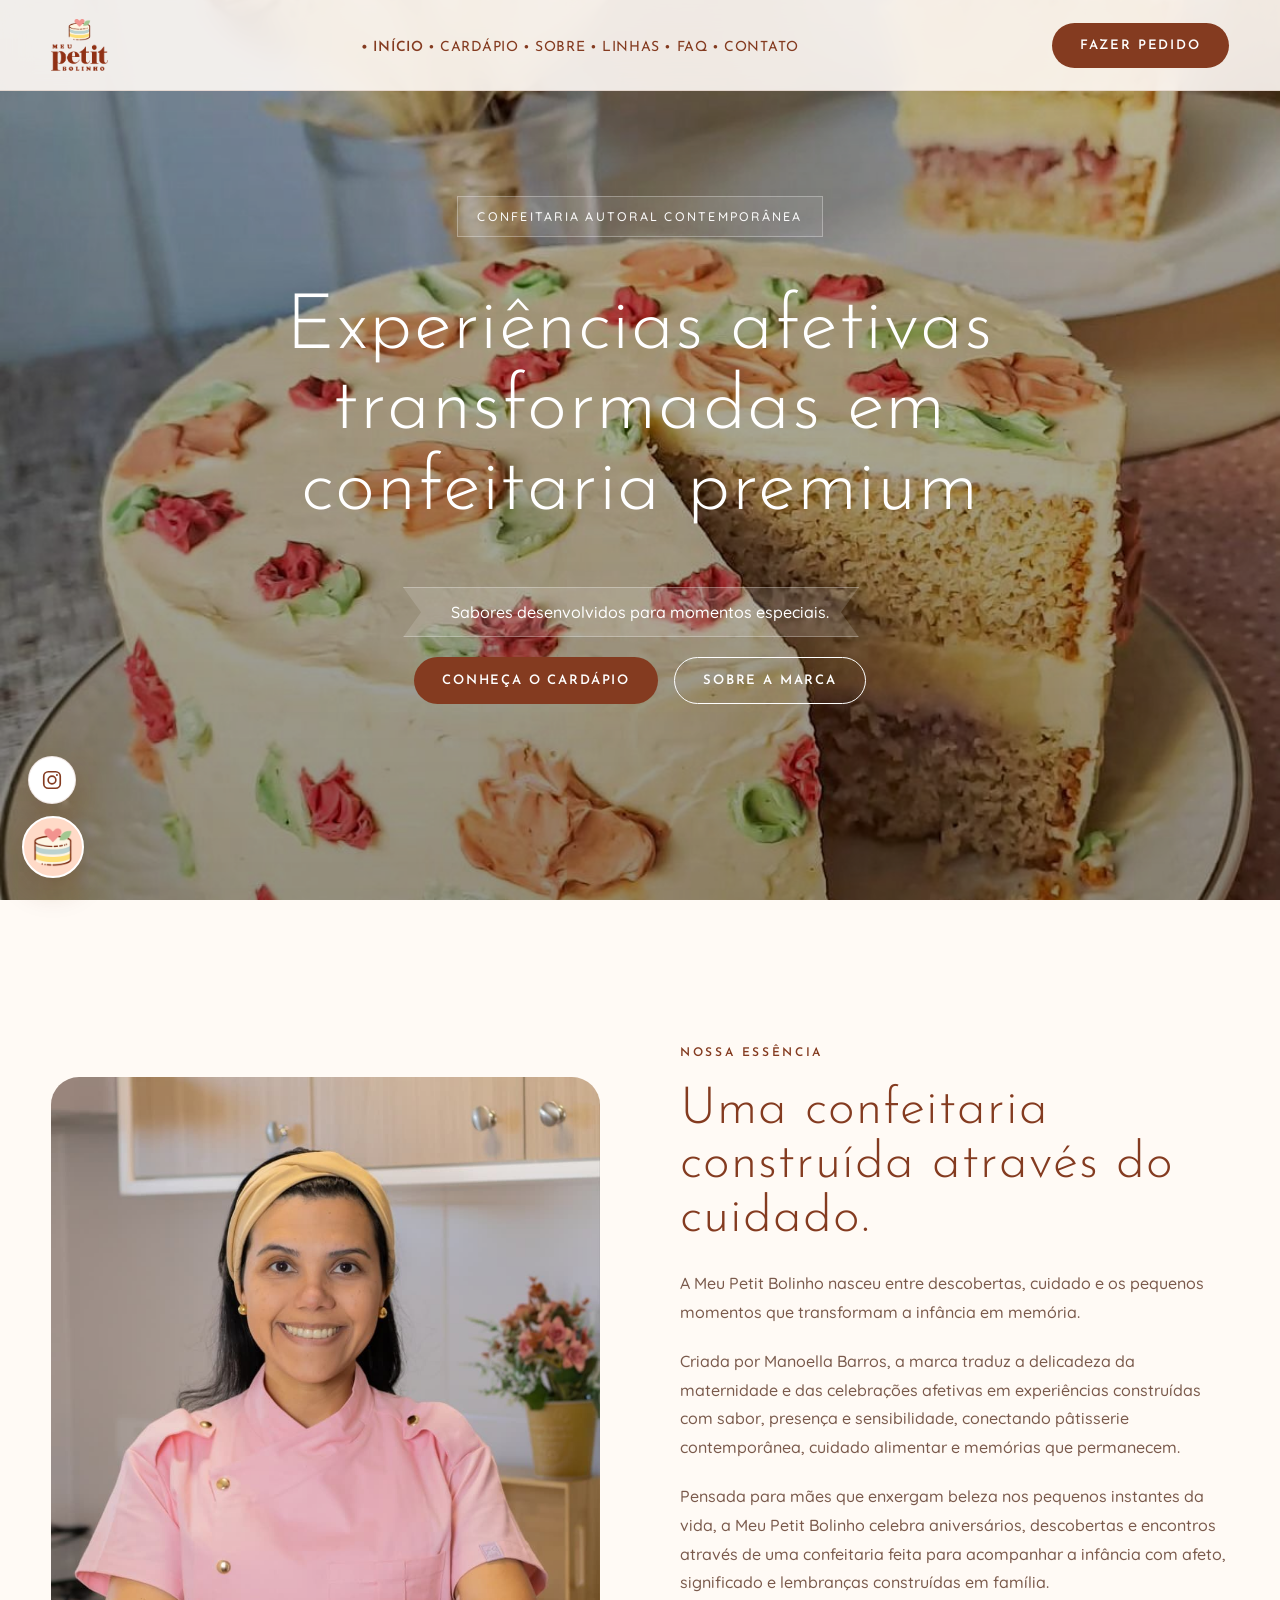
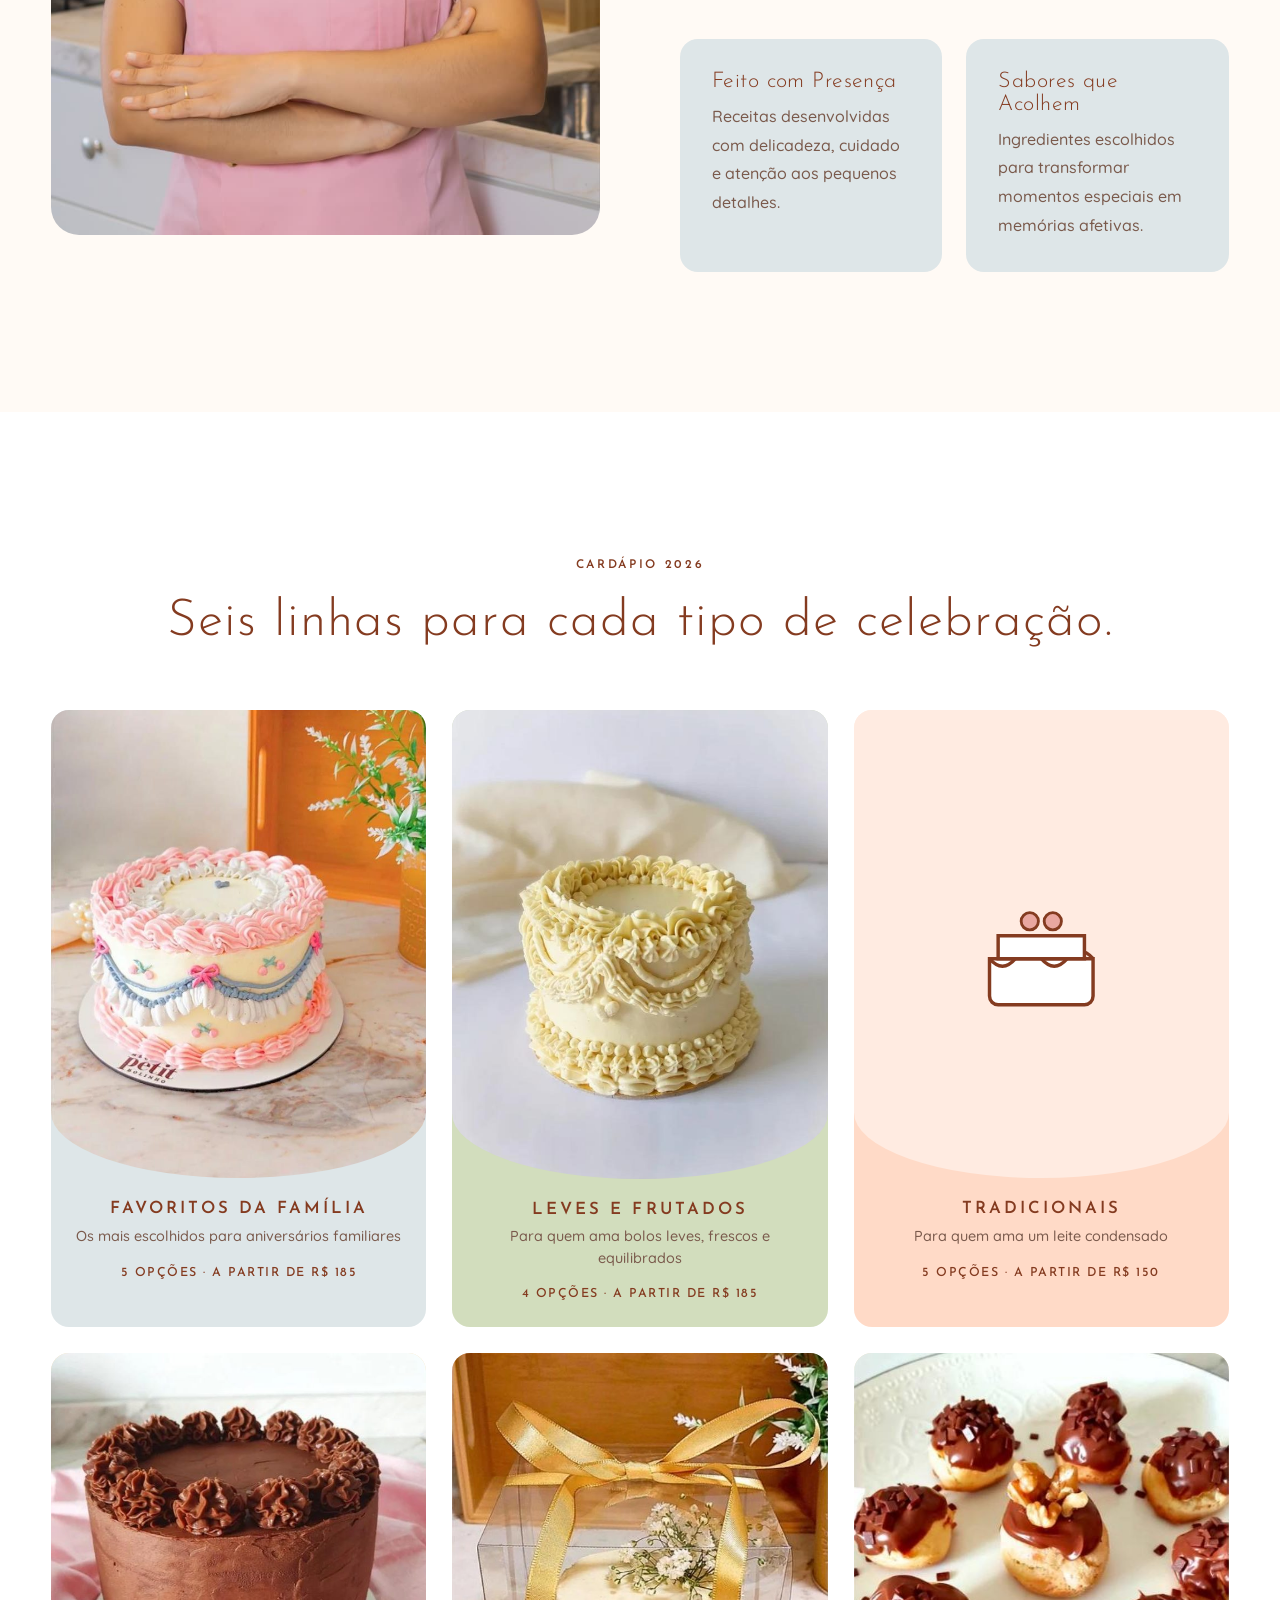
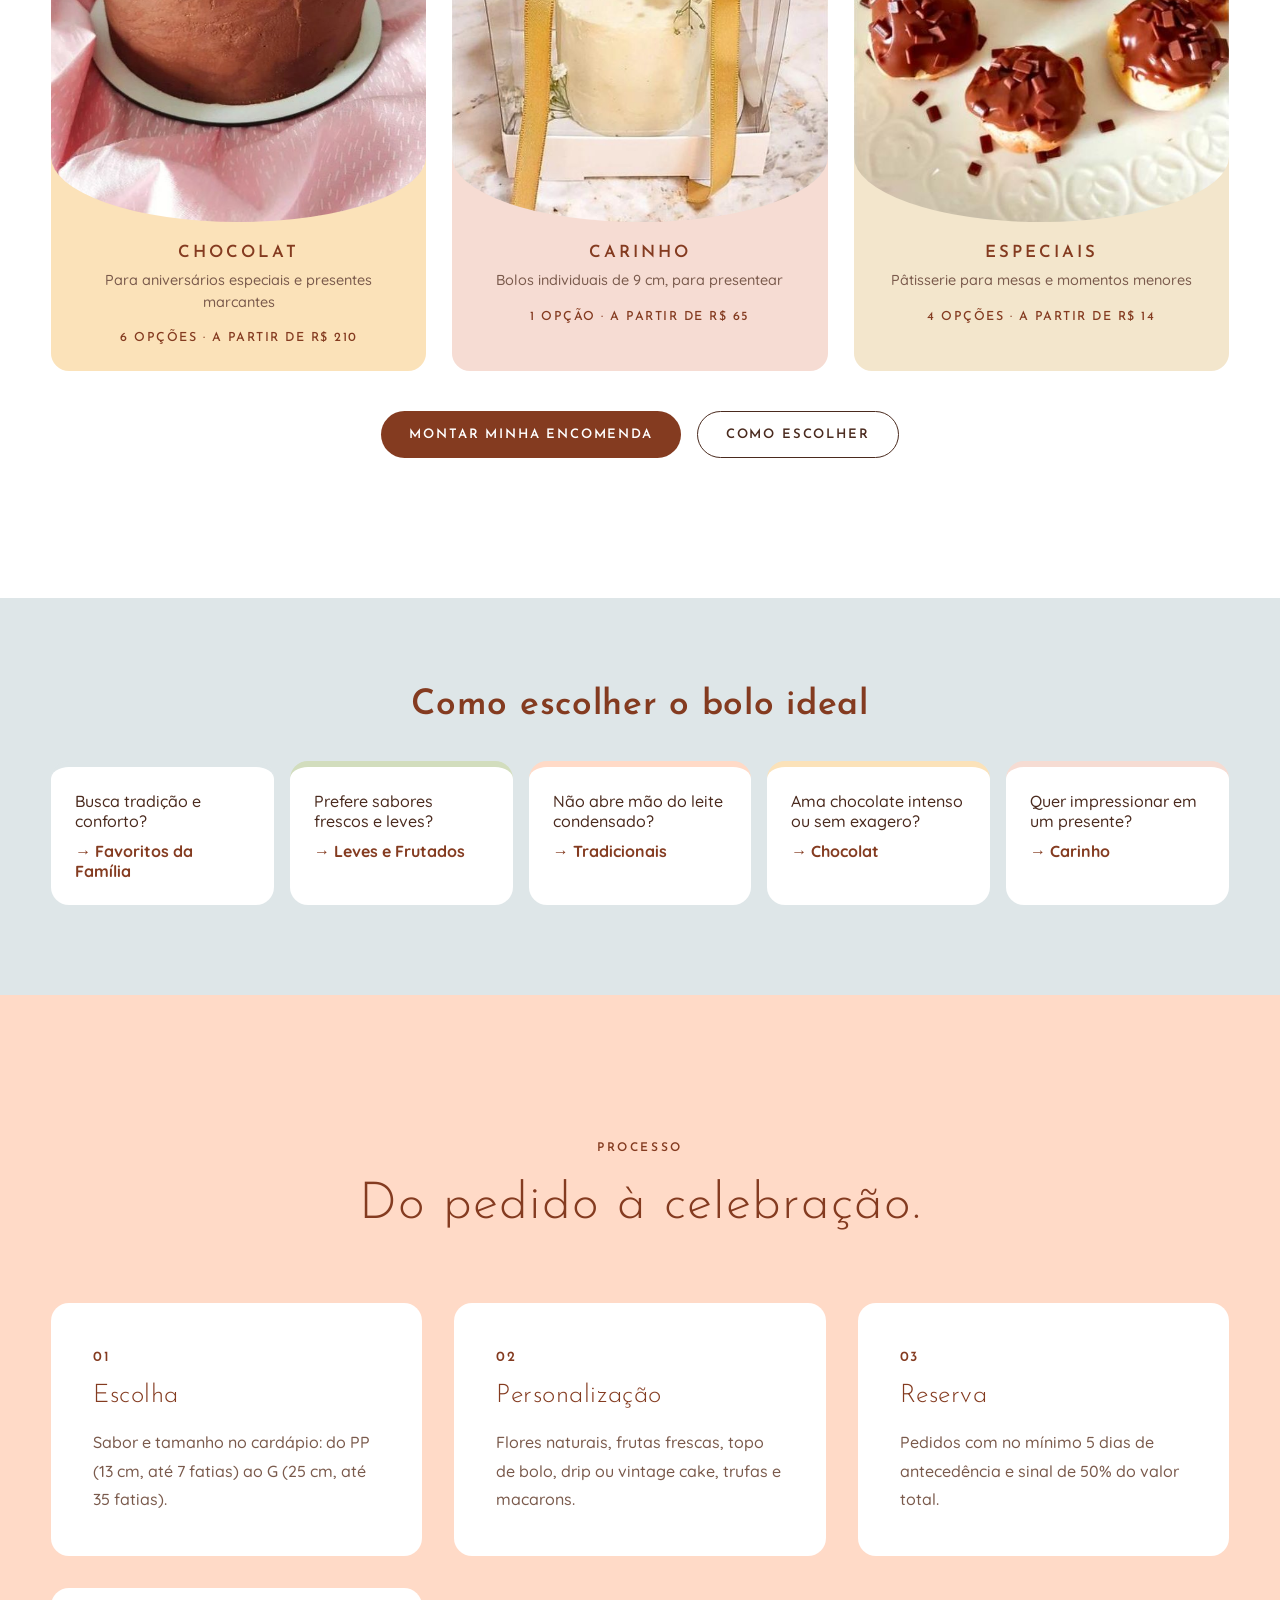
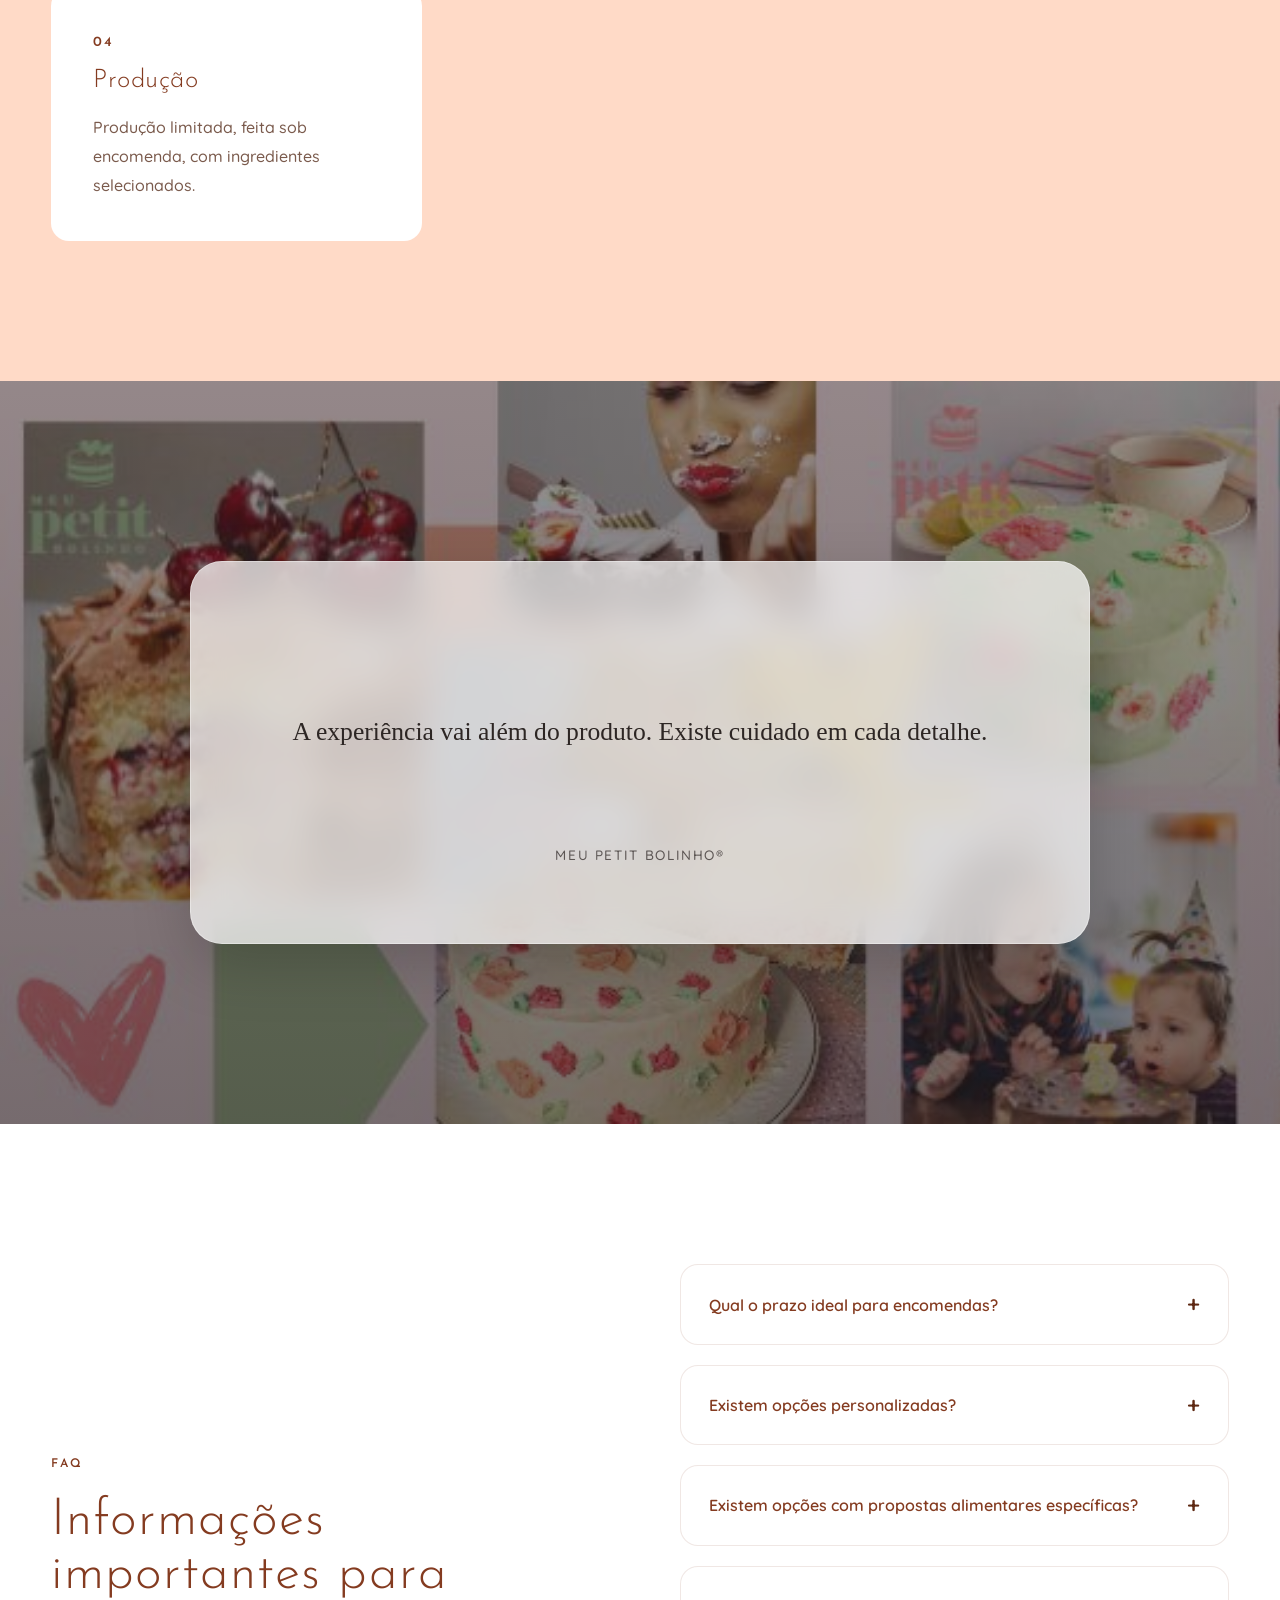
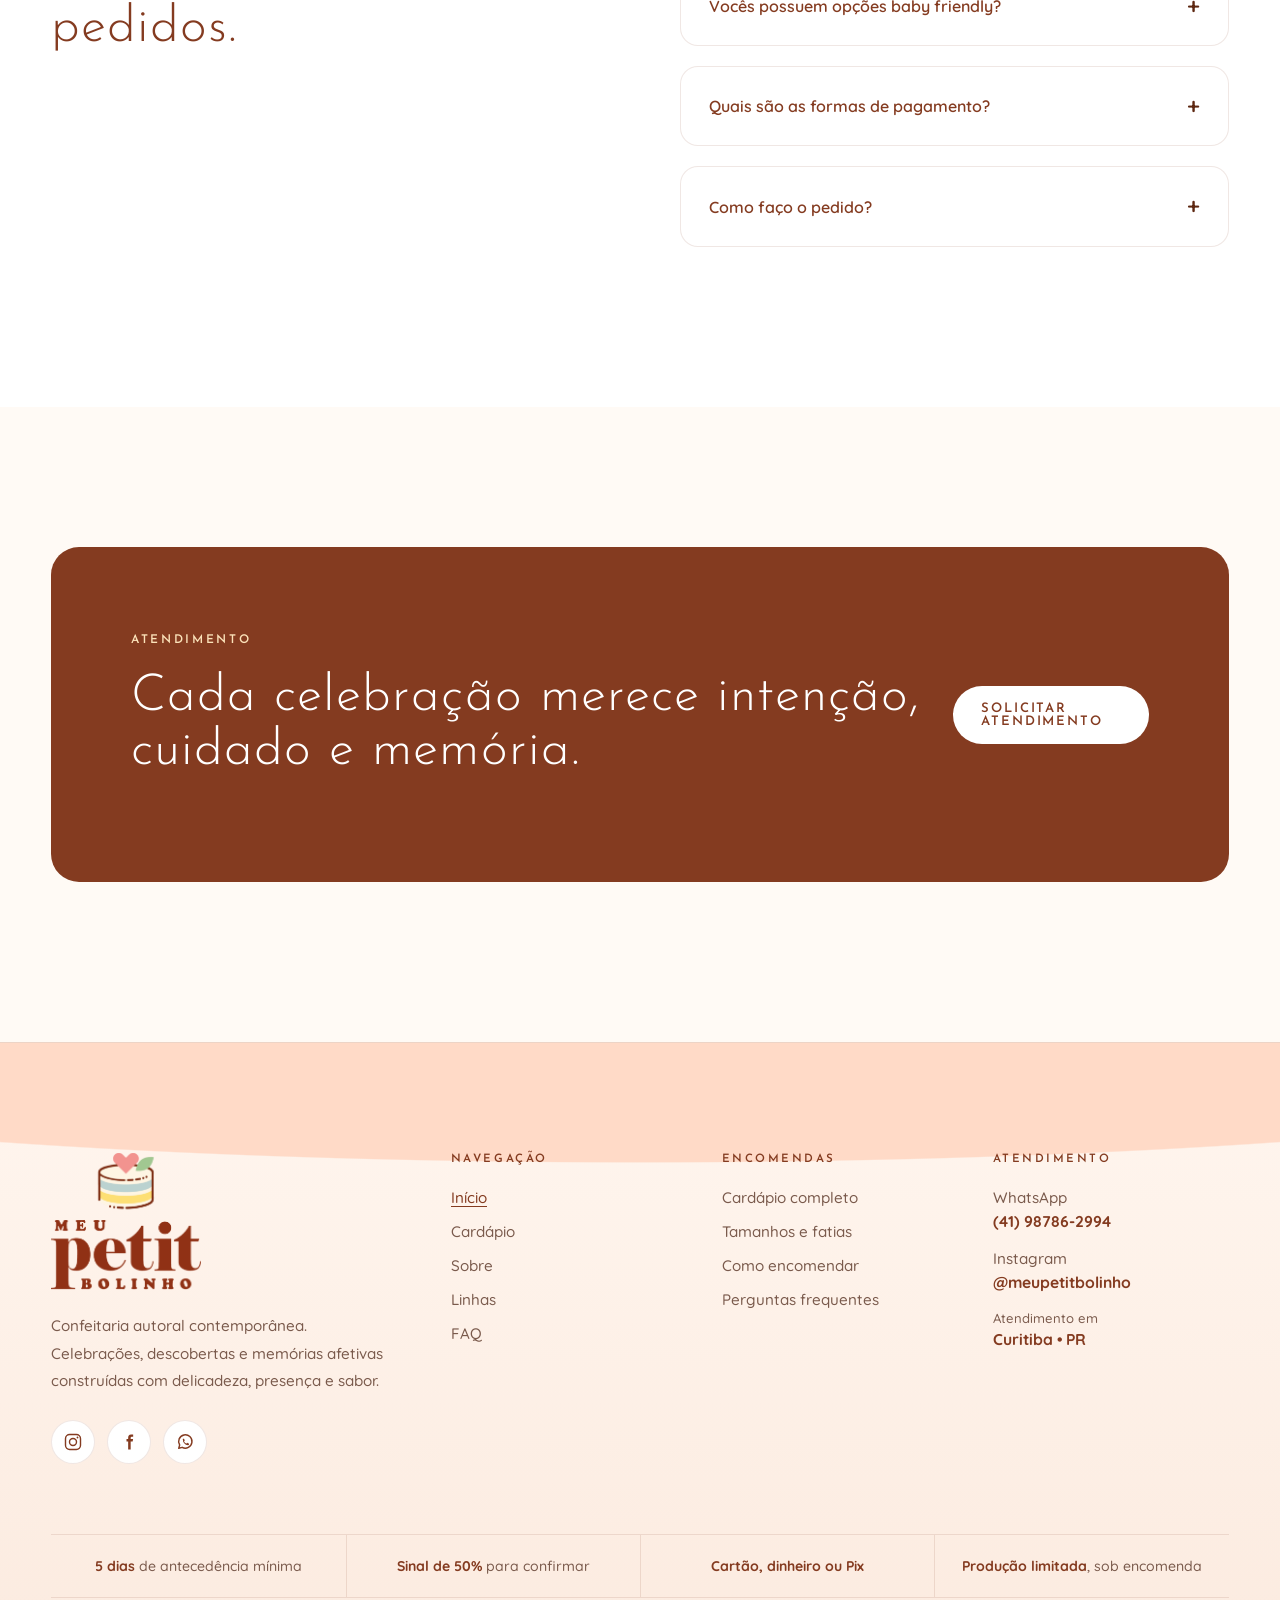
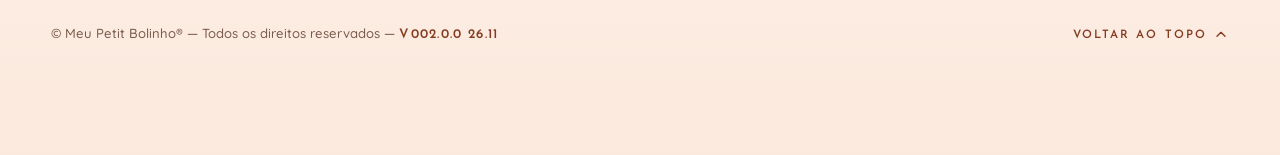
==== commit 9367cf65: "Footer e arquitetura" ====
--- a/index.html
+++ b/index.html
@@ -79,10 +79,10 @@
       content="https://victormordekai.github.io/meupetitbolinho/">
 
 <meta property="og:image"
-      content="https://victormordekai.github.io/meupetitbolinho/assets/banners/sharing-1.jpg">
+      content="https://victormordekai.github.io/meupetitbolinho/assets/banners/share-home.jpg">
 
 <meta property="og:image:secure_url"
-      content="https://victormordekai.github.io/meupetitbolinho/assets/banners/sharing-1.jpg">
+      content="https://victormordekai.github.io/meupetitbolinho/assets/banners/share-home.jpg">
 
 <meta property="og:image:width"
       content="1200">
@@ -92,6 +92,9 @@
 
 <meta property="og:image:type"
       content="image/jpeg">
+
+<meta property="og:image:alt"
+      content="Bolinho decorado com flores pintadas, laço laranja e selo Meu Petit Bolinho">
 
 <meta property="og:locale"
       content="pt_BR">
@@ -113,7 +116,7 @@
         content="Confeitaria autoral premium em Curitiba especializada em bolos sofisticados, pâtisserie artesanal e experiências afetivas.">
 
   <meta name="twitter:image"
-        content="https://victormordekai.github.io/meupetitbolinho/assets/banners/sharing-1.jpg">
+        content="https://victormordekai.github.io/meupetitbolinho/assets/banners/share-home.jpg">
 
   <!-- ====================================== -->
   <!-- FAVICONS -->
@@ -145,62 +148,58 @@
   <link href="https://fonts.googleapis.com/css2?family=Allura&family=Josefin+Sans:wght@300;400;600&family=Quicksand:wght@400;500;600;700&display=swap"
         rel="stylesheet">
 
-  <!-- ====================================== -->
-  <!-- CSS -->
-  <!-- ====================================== -->
-  <link rel="stylesheet" href="css/variables.css" />
-  <link rel="stylesheet" href="css/style.css" />
-  <link rel="stylesheet" href="css/responsive.css" />
-  <link rel="stylesheet" href="css/animations.css" />
-  <link rel="stylesheet" href="css/brand.css" />
-  
+  <!-- CSS: base → componentes → página -->
+  <link rel="stylesheet" href="css/base/tokens.css">
+  <link rel="stylesheet" href="css/base/base.css">
+  <link rel="stylesheet" href="css/base/animations.css">
+  <link rel="stylesheet" href="css/components/buttons.css">
+  <link rel="stylesheet" href="css/components/header.css">
+  <link rel="stylesheet" href="css/components/cta.css">
+  <link rel="stylesheet" href="css/components/footer.css">
+  <link rel="stylesheet" href="css/components/hud.css">
+  <link rel="stylesheet" href="css/components/guia.css">
+  <link rel="stylesheet" href="css/components/tamanhos.css">
+  <link rel="stylesheet" href="css/pages/home.css">
+
+  <!-- Dados estruturados (Google) -->
+  <script type="application/ld+json">
+{
+  "@context": "https://schema.org",
+  "@type": "Bakery",
+  "name": "Meu Petit Bolinho",
+  "url": "https://victormordekai.github.io/meupetitbolinho/",
+  "image": "https://victormordekai.github.io/meupetitbolinho/assets/banners/share-home.jpg",
+  "logo": "https://victormordekai.github.io/meupetitbolinho/assets/logos/logo.png",
+  "description": "Confeitaria autoral em Curitiba: bolos para festas sob encomenda, linha Carinho para presentear e pâtisserie.",
+  "telephone": "+55 41 98786-2994",
+  "address": {
+    "@type": "PostalAddress",
+    "addressLocality": "Curitiba",
+    "addressRegion": "PR",
+    "addressCountry": "BR"
+  },
+  "areaServed": "Curitiba",
+  "servesCuisine": "Confeitaria",
+  "priceRange": "R$ 14 – R$ 420",
+  "paymentAccepted": "Cartão de crédito, Cartão de débito, Dinheiro, Pix",
+  "currenciesAccepted": "BRL",
+  "hasMenu": "https://victormordekai.github.io/meupetitbolinho/page/cardapio.html",
+  "sameAs": [
+    "https://instagram.com/meupetitbolinho",
+    "https://www.facebook.com/meupetitbolinho"
+  ]
+}
+  </script>
+
 </head>
 
-<body>
+<body id="top">
 
   <!-- ====================================== -->
   <!-- NAVBAR -->
   <!-- ====================================== -->
 
-<header class="header">
-  <div class="container nav-wrapper">
-
-    <a href="#"
-       class="navbar-brand">
-
-      <img src="assets/logos/logo-light.png"
-           alt="Meu Petit Bolinho Logo">
-
-    </a>
-
-    <nav class="nav-menu" id="navMenu">
-      <a href="cardapio.html">• Cardápio</a>
-      <a href="#sobre">• Sobre</a>
-      <a href="#produtos">• Linhas</a>
-      <a href="#processo">• Processo</a>
-      <a href="#testimonial">• Manifesto</a>
-      <a href="#faq">• FAQ</a>
-      <a href="#contato">• Contato</a>
-    </nav>
-
-    <button class="menu-toggle"
-            id="menuToggle"
-            aria-label="Abrir menu">
-
-      ︙
-
-    </button>
-
-    <a href="https://wa.me/5541987862994"
-       target="_blank" rel="noopener noreferrer"
-       class="btn-primary desktop-cta">
-
-      Fazer Pedido
-
-    </a>
-
-  </div>
-</header>
+<mpb-header></mpb-header>
 
   <main>
 
@@ -269,7 +268,7 @@
 		
 	<br><br>
 		<div class="hero-buttons">
-		  <a href="cardapio.html" class="btn-primary">
+		  <a href="page/cardapio.html" class="btn-primary">
 			Conheça o Cardápio
 		  </a>
 
@@ -359,7 +358,7 @@
 
 	<br><br>
 	  <div class="hero-buttons">
-		  <a href="cardapio.html" class="btn-primary">
+		  <a href="page/cardapio.html" class="btn-primary">
 			Montar minha encomenda
 		  </a>
 		  <a href="#guia" class="btn-secondary">
@@ -523,7 +522,7 @@
               <p>
                 Também desenvolvemos opções com massa integral, versões sem glúten,
                 propostas baby friendly, utilização de açúcar mascavo e receitas
-                zero lactose e com baixo teor de gordura.
+                com baixo teor de cálcio.
               </p>
             </div>
           </div>
@@ -559,7 +558,7 @@
 
             <div class="faq-answer">
               <p>
-                Monte a encomenda no <a href="cardapio.html"><u>cardápio do site</u></a> e envie pelo WhatsApp (41) 98786-2994, ou chame no direct do Instagram @meupetitbolinho.
+                Monte a encomenda no <a href="page/cardapio.html"><u>cardápio do site</u></a> e envie pelo WhatsApp (41) 98786-2994, ou chame no direct do Instagram @meupetitbolinho.
               </p>
             </div>
           </div>
@@ -571,120 +570,27 @@
     </section>
 
 
-    <section class="cta-section" id="contato">
-
-      <div class="container cta-box">
-
-        <div>
-          <span class="section-tag light">
-            Atendimento
-          </span>
-
-          <h2>
-            Cada celebração merece intenção, cuidado e memória.
-          </h2>
-        </div>
-
-        <a href="https://wa.me/5541987862994" target="_blank" rel="noopener noreferrer" class="btn-light">
-          Solicitar Atendimento
-        </a>
-
-      </div>
-
-    </section>
+    <mpb-cta></mpb-cta>
 
   </main>
 
 
-	<footer class="footer">
-
-	  <div class="container footer-grid">
-
-		<div class="footer-brand">
-
-		  <img
-			src="assets/logos/logo-light.png"
-			alt="Meu Petit Bolinho"
-			class="footer-logo"
-		  />
-
-		  <p>
-			Confeitaria autoral contemporânea criada para transformar
-			celebrações, descobertas e memórias afetivas em experiências
-			construídas com delicadeza, presença e sabor.
-		  </p>
-
-		</div>
-
-		<div class="footer-column">
-
-		  <span class="footer-title">
-			Navegação
-		  </span>
-
-		  <ul>
-			<li><a href="#">Home</a></li>
-			<li><a href="cardapio.html">Cardápio</a></li>
-			<li><a href="#sobre">Sobre</a></li>
-			<li><a href="#produtos">Produtos</a></li>
-			<li><a href="#processo">Processo</a></li>
-			<li><a href="#testimonial">Manifesto</a></li>
-			<li><a href="#faq">FAQ</a></li>
-		  </ul>
-
-		</div>
-
-		<div class="footer-column">
-
-		  <span class="footer-title">
-			Contato
-		  </span>
-
-		  <ul>
-
-			<li>
-			  <a href="https://wa.me/5541987862994" target="_blank" rel="noopener noreferrer">
-				WhatsApp
-			  </a>
-			</li>
-
-			<li>
-			  <a href="https://instagram.com/meupetitbolinho" target="_blank" rel="noopener noreferrer">
-				Instagram
-			  </a>
-			</li>
-
-			<li>
-			  <a href="https://www.facebook.com/meupetitbolinho" target="_blank" rel="noopener noreferrer">
-				Facebook
-			  </a>
-			</li>
-
-			<li>
-			  Curitiba • PR
-			</li>
-
-		  </ul>
-
-		</div>
-
-	  </div>
-
-	  <div class="footer-bottom">
-
-		<p>
-		  © Meu Petit Bolinho® — Todos os direitos reservados.
-		</p>
-
-	  </div>
-
-	</footer>
-
-
-  <script src="js/main.js"></script>
-  <script src="js/config.js"></script>
+  <mpb-footer></mpb-footer>
+
+  <mpb-hud></mpb-hud>
+
+
+  <!-- JS: configuração → componentes (composer) → dados → módulos → página -->
+  <script src="js/core/config.js"></script>
+  <script src="composer/mpb-header.js"></script>
+  <script src="composer/mpb-cta.js"></script>
+  <script src="composer/mpb-footer.js"></script>
+  <script src="composer/mpb-hud.js"></script>
   <script src="js/data/cardapio.js"></script>
-  <script src="js/home.js"></script>
+  <script src="js/modules/hero-carousel.js"></script>
+  <script src="js/modules/faq.js"></script>
+  <script src="js/modules/manifesto.js"></script>
+  <script src="js/pages/home.js"></script>
 
 </body>
 </html>
--- a/css/base/tokens.css
+++ b/css/base/tokens.css
@@ -0,0 +1,45 @@
+/* =========================================================
+   MEU PETIT BOLINHO® · tokens da marca
+   Paleta extraída do Cardápio 2026 (Canva).
+   ========================================================= */
+
+:root {
+
+  /* Paleta do cardápio */
+  --manteiga: #fbe2b9;     /* capa / Chocolat / Especiais */
+  --pessego:  #ffdac7;     /* Tradicionais / Tamanhos / Informações */
+  --salvia:   #d2ddbd;     /* Leves e Frutados */
+  --nevoa:    #dee6e8;     /* Favoritos / Personalize */
+  --rosa:     #e9a7a0;     /* detalhes do ícone do bolinho */
+  --folha:    #7fa35b;     /* selo "Mais pedido" */
+  --cacau:    #843b20;     /* texto e linhas do cardápio */
+  --cacau-escuro: #5e2812;
+  --creme:    #fffaf5;
+
+  /* Papéis (usados por style.css) */
+  --background: var(--creme);
+  --surface: #ffffff;
+
+  --primary: var(--cacau);
+  --primary-dark: var(--cacau-escuro);
+
+  --accent: var(--pessego);
+  --text: #4a2a1e;
+  --text-soft: #7a5a4c;
+
+  --border: rgba(132, 59, 32, 0.12);
+
+  --shadow-soft: 0 20px 60px rgba(94, 40, 18, 0.08);
+
+  --radius-lg: 28px;
+  --radius-md: 18px;
+
+  --container: 1240px;
+
+  --transition: all .35s ease;
+
+  /* Tipografia (aproximações Google Fonts das fontes do cardápio) */
+  --font-script: 'Allura', cursive;                 /* "Cardápio", "Obrigada!" */
+  --font-title: 'Josefin Sans', sans-serif;         /* títulos espaçados em caixa alta */
+  --font-body: 'Quicksand', sans-serif;             /* textos */
+}
--- a/css/base/base.css
+++ b/css/base/base.css
@@ -0,0 +1,150 @@
+/* =========================================================
+   MEU PETIT BOLINHO® · base
+   Reset, corpo, tipografia, links e ritmo das seções. Vale para todas as páginas.
+   ========================================================= */
+
+/* ---------- componentes do composer: elementos de bloco ---------- */
+
+mpb-header,
+mpb-cta,
+mpb-footer,
+mpb-hud {
+  display: block;
+}
+
+/* ---------- regras originais (style.css) ---------- */
+
+/* STYLE CSS */
+
+/* COMMOM OTHERS */
+
+* {
+  margin: 0;
+  padding: 0;
+  box-sizing: border-box;
+}
+
+html {
+  scroll-behavior: smooth;
+}
+
+body {
+  font-family: 'Inter', sans-serif;
+  background: var(--background);
+  color: var(--text);
+  overflow-x: hidden;
+}
+
+img {
+  width: 100%;
+  display: block;
+}
+
+.container {
+  width: min(92%, var(--container));
+  margin: 0 auto;
+}
+
+h1,
+h2,
+h3,
+h4 {
+  font-family: 'Cormorant Garamond', serif;
+  font-weight: 600;
+  line-height: 1.05;
+}
+
+p {
+  line-height: 1.8;
+  color: var(--text-soft);
+}
+
+/* ========================================= */
+/* LINKS GLOBAIS                             */
+/* ========================================= */
+
+a {
+  color: inherit;
+  text-decoration: none;
+  transition: var(--transition);
+}
+
+a:visited,
+a:hover,
+a:active,
+a:focus {
+  color: inherit;
+  text-decoration: none;
+}
+
+
+.eyebrow,
+.section-tag {
+  text-transform: uppercase;
+  letter-spacing: .15em;
+  font-size: 12px;
+  color: var(--primary-dark);
+}
+
+section {
+  padding: 140px 0;
+}
+
+.institutional-content h2,
+.section-header h2,
+.faq-title h2,
+.cta-box h2 {
+  font-size: clamp(2.5rem,4vw,4rem);
+  margin: 24px 0;
+}
+
+/* ---------- responsivo (responsive.css) ---------- */
+
+@media (max-width: 768px) {
+
+  section {
+    padding: 100px 0;
+  }
+
+}
+
+/* ---------- camada de marca (Cardápio 2026) ---------- */
+
+/* ---------- base ---------- */
+
+body {
+  font-family: var(--font-body);
+  font-weight: 500;
+  color: var(--text);
+}
+
+h1, h2, h3, h4 {
+  font-family: var(--font-title);
+  font-weight: 300;
+  letter-spacing: .02em;
+  color: var(--cacau);
+}
+
+.script {
+  font-family: var(--font-script);
+  font-weight: 400;
+  letter-spacing: 0;
+  text-transform: none;
+}
+
+.sr-only {
+  position: absolute; width: 1px; height: 1px; padding: 0; margin: -1px;
+  overflow: hidden; clip: rect(0 0 0 0); white-space: nowrap; border: 0;
+}
+
+:focus-visible { outline: 2px solid var(--cacau); outline-offset: 3px; }
+
+.section-tag,
+.eyebrow {
+  font-family: var(--font-title);
+  font-weight: 600;
+  letter-spacing: .22em;
+  color: var(--cacau);
+}
+
+.section-header.center { text-align: center; }
--- a/css/base/animations.css
+++ b/css/base/animations.css
@@ -0,0 +1,29 @@
+.fade-up {
+  animation: fadeUp 1s ease forwards;
+}
+
+.fade-in {
+  animation: fadeIn 1.2s ease forwards;
+}
+
+@keyframes fadeUp {
+  from {
+    opacity: 0;
+    transform: translateY(40px);
+  }
+
+  to {
+    opacity: 1;
+    transform: translateY(0);
+  }
+}
+
+@keyframes fadeIn {
+  from {
+    opacity: 0;
+  }
+
+  to {
+    opacity: 1;
+  }
+}
--- a/css/components/buttons.css
+++ b/css/components/buttons.css
@@ -0,0 +1,68 @@
+/* =========================================================
+   MEU PETIT BOLINHO® · botões
+   .btn-primary, .btn-secondary, .btn-light.
+   ========================================================= */
+
+/* ---------- regras originais (style.css) ---------- */
+
+.btn-primary {
+  background: var(--primary);
+  color: white;
+}
+
+.btn-primary,
+.btn-secondary,
+.btn-light {
+  padding: 16px 28px;
+  border-radius: 999px;
+  text-decoration: none;
+  transition: var(--transition);
+  display: inline-flex;
+  align-items: center;
+  justify-content: center;
+}
+
+.btn-primary {
+  background: var(--primary);
+  color: white;
+}
+
+.btn-primary:hover {
+  background: var(--primary-dark);
+}
+
+.btn-secondary {
+  border: 1px solid var(--border);
+  color: var(--text);
+}
+.btn-light {
+  background: white;
+  color: var(--text);
+}
+
+/* ---------- camada de marca (Cardápio 2026) ---------- */
+
+/* ---------- botões ---------- */
+
+.btn-primary,
+.btn-secondary,
+.btn-light {
+  font-family: var(--font-title);
+  font-weight: 600;
+  font-size: .82rem;
+  letter-spacing: .14em;
+  text-transform: uppercase;
+  border: 0;
+  cursor: pointer;
+}
+
+.btn-primary,
+.btn-primary:visited { background: var(--cacau); color: #fff; }
+.btn-primary:hover,
+.btn-primary:focus { background: var(--cacau-escuro); color: #fff; }
+
+.btn-secondary,
+.btn-secondary:visited { border: 1px solid currentColor; color: inherit; }
+
+.btn-light,
+.btn-light:visited { background: #fff; color: var(--cacau); }
--- a/css/components/header.css
+++ b/css/components/header.css
@@ -0,0 +1,231 @@
+/* =========================================================
+   MEU PETIT BOLINHO® · header
+   Usado por <mpb-header> (composer/mpb-header.js).
+   ========================================================= */
+
+/* ---------- regras originais (style.css) ---------- */
+
+/* ========================================= */
+/* HEADER */
+/* ========================================= */
+
+.header {
+  position: fixed;
+  width: 100%;
+  top: 0;
+  z-index: 1000;
+  background: rgba(255,255,255,0.85);
+  backdrop-filter: blur(14px);
+  border-bottom: 1px solid var(--border);
+}
+
+/* NAV */
+
+.nav-wrapper {
+  height: 90px;
+  display: flex;
+  align-items: center;
+  justify-content: space-between;
+}
+
+.logo-area img {
+  width: 120px;
+}
+
+/* NAVBAR ANTIGO OCULTO NA RESONSIVIDADE
+.nav-menu {
+  display: flex;
+  gap: 40px;
+}*/
+
+.nav-menu a {
+  text-decoration: none;
+  color: var(--text);
+  font-size: 14px;
+  letter-spacing: .05em;
+  text-transform: uppercase;
+}
+
+/* NAVBAR */
+
+.navbar {
+    position: fixed;
+    top: 0;
+    width: 100%;
+    height: 88px;
+    padding: 0 5%;
+    display: flex;
+    align-items: center;
+    justify-content: space-between;
+    background: rgba(255,255,255,0.92);
+    backdrop-filter: blur(18px);
+    z-index: 1000;
+    border-bottom: 1px solid rgba(0,0,0,0.04);
+}
+
+/* BRAND */
+
+.navbar-brand {
+    display: flex;
+    align-items: center;
+    justify-content: center;
+    height: 100%;
+    overflow: hidden;
+}
+
+/* LOGO */
+
+.navbar-brand img {
+    display: block;
+    width: auto;
+    max-height: 52px;
+    object-fit: contain;
+    transition: 0.3s ease;
+}
+
+
+/* ========================================= */
+/* MOBILE MENU NAVBAR                        */
+/* ========================================= */
+
+.menu-toggle {
+  display: none;
+
+  width: 52px;
+  height: 52px;
+
+  border: none;
+  border-radius: 50%;
+
+  background: var(--primary);
+
+  backdrop-filter: blur(14px);
+
+  font-size: 28px;
+  line-height: 1;
+
+  color: var(--text);
+
+  cursor: pointer;
+
+  transition: 0.3s ease;
+
+  box-shadow:
+    0 8px 24px rgba(0,0,0,0.08);
+}
+
+.menu-toggle:hover {
+  transform: scale(1.04);
+}
+
+/* ---------- responsivo (responsive.css) ---------- */
+
+@media (max-width: 1024px) {
+
+  .nav-menu {
+    display: none;
+  }
+
+}
+
+@media (max-width: 768px) {
+
+  .navbar {
+	height: 76px;
+	padding: 0 24px;
+  }
+
+  .navbar-brand img {
+	max-height: 42px;
+  }
+
+}
+
+/* NAVBAR RESPONSIVE */
+
+@media (max-width: 1024px) {
+
+  .desktop-cta {
+    display: none;
+  }
+
+  .menu-toggle {
+    display: flex;
+
+    align-items: center;
+    justify-content: center;
+  }
+
+  .nav-menu {
+    position: absolute;
+
+    top: 90px;
+    right: 4%;
+
+    width: 260px;
+
+    padding: 24px;
+
+    display: flex;
+    flex-direction: column;
+
+    gap: 20px;
+
+    background: rgba(255,255,255,0.92);
+
+    backdrop-filter: blur(18px);
+
+    border-radius: 24px;
+
+    border:
+      1px solid rgba(0,0,0,0.05);
+
+    box-shadow:
+      0 18px 50px rgba(0,0,0,0.12);
+
+    opacity: 0;
+    visibility: hidden;
+
+    transform:
+      translateY(-12px);
+
+    transition:
+      opacity 0.3s ease,
+      transform 0.3s ease,
+      visibility 0.3s ease;
+
+    z-index: 1200;
+  }
+
+  .nav-menu.active {
+    opacity: 1;
+    visibility: visible;
+
+    transform:
+      translateY(0);
+  }
+
+  .nav-menu a {
+    font-size: 13px;
+  }
+
+}
+
+/* ---------- camada de marca (Cardápio 2026) ---------- */
+
+/* ---------- header ---------- */
+
+.header {
+  background: rgba(255, 250, 245, .9);
+  border-bottom: 1px solid var(--border);
+}
+
+.nav-menu a {
+  font-family: var(--font-title);
+  font-weight: 400;
+  color: var(--cacau);
+}
+
+.nav-menu a[aria-current="page"] { font-weight: 600; }
+
+.menu-toggle { color: #fff; }
--- a/css/components/cta.css
+++ b/css/components/cta.css
@@ -0,0 +1,51 @@
+/* =========================================================
+   MEU PETIT BOLINHO® · chamada de atendimento
+   Usado por <mpb-cta> (composer/mpb-cta.js).
+   ========================================================= */
+
+/* ---------- regras originais (style.css) ---------- */
+
+.cta-section {
+  padding-bottom: 160px;
+}
+
+.cta-box {
+  background: var(--primary-dark);
+  padding: 80px;
+  border-radius: var(--radius-lg);
+  display: flex;
+  justify-content: space-between;
+  align-items: center;
+}
+
+.cta-box h2,
+.light {
+  color: white;
+}
+
+/* ---------- responsivo (responsive.css) ---------- */
+
+@media (max-width: 1024px) {
+
+  .cta-box {
+    flex-direction: column;
+    gap: 40px;
+    text-align: center;
+  }
+
+}
+
+@media (max-width: 768px) {
+
+  .cta-box {
+    padding: 50px 30px;
+  }
+
+}
+
+/* ---------- camada de marca (Cardápio 2026) ---------- */
+
+.cta-box { background: var(--cacau); }
+.cta-box h2 { color: #fff; }
+.cta-sub { color: rgba(255, 255, 255, .8); margin-top: -8px; }
+.section-tag.light { color: var(--manteiga); }
--- a/css/components/footer.css
+++ b/css/components/footer.css
@@ -0,0 +1,193 @@
+/* =========================================================
+   MEU PETIT BOLINHO® · footer
+   Usado por <mpb-footer> (composer/mpb-footer.js).
+   Fundo claro na paleta do cardápio: o logo marrom
+   aparece com contraste e a marca segue até o fim da página.
+   ========================================================= */
+
+.site-footer {
+  position: relative;
+  padding: 110px 0 0;
+  background:
+    radial-gradient(90% 120px at 50% 0, var(--pessego) 0 99%, transparent 100%) top / 100% 120px no-repeat,
+    linear-gradient(to bottom, #fff6ef, #fbe9dd);
+  color: var(--text);
+  border-top: 1px solid var(--border);
+}
+
+/* ---------- grade principal ---------- */
+
+.site-footer__grid {
+  display: grid;
+  grid-template-columns: 1.6fr 1fr 1fr 1.1fr;
+  gap: 56px;
+  align-items: start;
+}
+
+.site-footer__logo img {
+  width: 150px;
+  transition: transform .4s ease;
+}
+
+.site-footer__logo:hover img { transform: scale(1.04); }
+
+.site-footer__brand p {
+  max-width: 360px;
+  margin: 22px 0 26px;
+  font-size: .95rem;
+  line-height: 1.8;
+  color: var(--text-soft);
+}
+
+.site-footer__social {
+  list-style: none;
+  display: flex;
+  gap: 12px;
+}
+
+.site-footer__social a {
+  display: grid;
+  place-items: center;
+  width: 44px;
+  height: 44px;
+  border-radius: 50%;
+  border: 1px solid var(--border);
+  background: #fff;
+  color: var(--cacau);
+  transition: background .3s ease, color .3s ease, transform .3s ease;
+}
+
+.site-footer__social a:hover {
+  background: var(--cacau);
+  color: #fff;
+  transform: translateY(-3px);
+}
+
+.site-footer svg {
+  width: 20px;
+  height: 20px;
+  fill: none;
+  stroke: currentColor;
+  stroke-width: 1.7;
+  stroke-linecap: round;
+  stroke-linejoin: round;
+}
+
+.site-footer svg .fill { fill: currentColor; stroke: none; }
+
+.site-footer__title {
+  display: block;
+  margin-bottom: 22px;
+  font-family: var(--font-title);
+  font-size: .72rem;
+  font-weight: 600;
+  letter-spacing: .22em;
+  text-transform: uppercase;
+  color: var(--cacau);
+}
+
+.site-footer__col ul { list-style: none; display: grid; gap: 14px; }
+
+.site-footer__col a {
+  color: var(--text-soft);
+  font-size: .95rem;
+  background: linear-gradient(var(--cacau), var(--cacau)) 0 100% / 0 1px no-repeat;
+  transition: color .3s ease, background-size .3s ease;
+}
+
+.site-footer__col a:hover,
+.site-footer__col a[aria-current="page"] {
+  color: var(--cacau);
+  background-size: 100% 1px;
+}
+
+.site-footer__contato li {
+  font-size: .82rem;
+  line-height: 1.5;
+  color: var(--text-soft);
+}
+
+.site-footer__contato b {
+  font-size: .98rem;
+  font-weight: 700;
+  color: var(--cacau);
+}
+
+.site-footer__contato a { background: none; }
+
+/* ---------- regras de encomenda ---------- */
+
+.site-footer__regras {
+  list-style: none;
+  display: grid;
+  grid-template-columns: repeat(4, 1fr);
+  margin-top: 70px;
+  border-top: 1px solid var(--border);
+  border-bottom: 1px solid var(--border);
+}
+
+.site-footer__regras li {
+  padding: 22px 18px;
+  font-size: .88rem;
+  text-align: center;
+  color: var(--text-soft);
+}
+
+.site-footer__regras li + li { border-left: 1px solid var(--border); }
+.site-footer__regras b { color: var(--cacau); }
+
+/* ---------- barra final: copy + versão ---------- */
+
+.site-footer__bottom {
+  display: flex;
+  align-items: center;
+  justify-content: space-between;
+  gap: 20px;
+  padding: 26px 0 110px;   /* espaço para os atalhos flutuantes (HUD e encomenda) */
+  font-size: .82rem;
+  color: var(--text-soft);
+}
+
+.site-footer__bottom p { line-height: 1.5; color: inherit; }
+
+.site-footer__versao {
+  font-family: var(--font-title);
+  font-weight: 600;
+  letter-spacing: .1em;
+  color: var(--cacau);
+  white-space: nowrap;
+}
+
+.site-footer__topo {
+  display: inline-flex;
+  align-items: center;
+  gap: 6px;
+  font-family: var(--font-title);
+  font-size: .72rem;
+  font-weight: 600;
+  letter-spacing: .18em;
+  text-transform: uppercase;
+  color: var(--cacau);
+}
+
+.site-footer__topo svg { width: 16px; height: 16px; stroke-width: 2; }
+
+/* ---------- responsivo ---------- */
+
+@media (max-width: 1024px) {
+  .site-footer__grid { grid-template-columns: 1fr 1fr; gap: 44px; }
+  .site-footer__brand { grid-column: 1 / -1; }
+  .site-footer__regras { grid-template-columns: 1fr 1fr; }
+  .site-footer__regras li:nth-child(3) { border-left: 0; }
+  .site-footer__regras li:nth-child(n+3) { border-top: 1px solid var(--border); }
+}
+
+@media (max-width: 600px) {
+  .site-footer { padding-top: 90px; }
+  .site-footer__grid { grid-template-columns: 1fr; text-align: center; }
+  .site-footer__brand p { margin-inline: auto; }
+  .site-footer__social { justify-content: center; }
+  .site-footer__regras { grid-template-columns: 1fr; }
+  .site-footer__regras li + li { border-left: 0; border-top: 1px solid var(--border); }
+  .site-footer__bottom { flex-direction: column; text-align: center; padding-bottom: 110px; }
+}
--- a/css/components/hud.css
+++ b/css/components/hud.css
@@ -0,0 +1,139 @@
+/* =========================================================
+   MEU PETIT BOLINHO® · HUD de atalhos
+   Usado por <mpb-hud> (composer/mpb-hud.js).
+   Canto inferior esquerdo: Instagram em cima, Cardápio embaixo.
+   O botão do cardápio "treme" a cada 5 s; para ao passar o
+   mouse/focar e não anima com prefers-reduced-motion.
+   ========================================================= */
+
+.hud {
+  position: fixed;
+  left: 22px;
+  bottom: 22px;
+  z-index: 1090;
+  display: flex;
+  flex-direction: column;
+  align-items: flex-start;
+  gap: 12px;
+}
+
+.hud__btn {
+  position: relative;
+  display: grid;
+  place-items: center;
+  border-radius: 50%;
+  box-shadow: 0 12px 30px rgba(94, 40, 18, .22);
+  transition: transform .3s ease, box-shadow .3s ease;
+}
+
+.hud__btn:hover,
+.hud__btn:focus-visible {
+  transform: scale(1.08);
+  box-shadow: 0 16px 36px rgba(94, 40, 18, .3);
+}
+
+/* ---------- Instagram ---------- */
+
+.hud__btn--insta {
+  width: 48px;
+  height: 48px;
+  margin-left: 6px;
+  background: #fff;
+  color: var(--cacau);
+  border: 1px solid var(--border);
+}
+
+.hud__btn--insta svg {
+  width: 22px;
+  height: 22px;
+  fill: none;
+  stroke: currentColor;
+  stroke-width: 1.8;
+}
+
+.hud__btn--insta svg .fill { fill: currentColor; stroke: none; }
+
+/* ---------- Cardápio (logo tremendo) ---------- */
+
+.hud__btn--cardapio {
+  width: 62px;
+  height: 62px;
+  background: var(--pessego);
+  border: 2px solid #fff;
+  animation: hudTremor 5s ease-in-out infinite;
+  transform-origin: 50% 80%;
+}
+
+.hud__btn--cardapio img { width: 40px; height: 40px; }
+
+/* anel pulsando atrás do botão */
+.hud__btn--cardapio::before {
+  content: "";
+  position: absolute;
+  inset: -2px;
+  border-radius: 50%;
+  border: 2px solid var(--cacau);
+  opacity: 0;
+  animation: hudAnel 5s ease-out infinite;
+  pointer-events: none;
+}
+
+.hud__btn--cardapio:hover,
+.hud__btn--cardapio:focus-visible { animation-play-state: paused; }
+.hud__btn--cardapio:hover::before { animation: none; }
+
+@keyframes hudTremor {
+  0%, 76%, 100% { transform: rotate(0); }
+  79% { transform: rotate(-14deg) scale(1.06); }
+  82% { transform: rotate(12deg) scale(1.06); }
+  85% { transform: rotate(-10deg) scale(1.06); }
+  88% { transform: rotate(8deg) scale(1.04); }
+  91% { transform: rotate(-4deg); }
+  94% { transform: rotate(2deg); }
+}
+
+@keyframes hudAnel {
+  0%, 76% { transform: scale(1); opacity: 0; }
+  78% { opacity: .55; }
+  100% { transform: scale(1.6); opacity: 0; }
+}
+
+/* ---------- rótulo ao passar o mouse ---------- */
+
+.hud__label {
+  position: absolute;
+  left: calc(100% + 12px);
+  top: 50%;
+  padding: 7px 12px;
+  border-radius: 999px;
+  background: var(--cacau);
+  color: #fff;
+  font-family: var(--font-title);
+  font-size: .68rem;
+  font-weight: 600;
+  letter-spacing: .16em;
+  text-transform: uppercase;
+  white-space: nowrap;
+  opacity: 0;
+  transform: translate(-6px, -50%);
+  transition: opacity .25s ease, transform .25s ease;
+  pointer-events: none;
+}
+
+.hud__btn:hover .hud__label,
+.hud__btn:focus-visible .hud__label {
+  opacity: 1;
+  transform: translate(0, -50%);
+}
+
+@media (max-width: 760px) {
+  .hud { left: 14px; bottom: 14px; gap: 10px; }
+  .hud__btn--cardapio { width: 56px; height: 56px; }
+  .hud__btn--cardapio img { width: 36px; height: 36px; }
+  .hud__label { display: none; }
+}
+
+@media (prefers-reduced-motion: reduce) {
+  .hud__btn--cardapio,
+  .hud__btn--cardapio::before { animation: none; }
+}
--- a/css/components/guia.css
+++ b/css/components/guia.css
@@ -0,0 +1,49 @@
+/* =========================================================
+   MEU PETIT BOLINHO® · guia "como escolher"
+   Seção compartilhada entre a home e o cardápio.
+   ========================================================= */
+
+/* ---------- guia "como escolher" (home + cardápio) ---------- */
+
+.guia { padding: 90px 0; background: var(--nevoa); }
+
+.guia__title {
+  text-align: center;
+  font-weight: 600;
+  font-size: clamp(1.6rem, 3vw, 2.2rem);
+  margin-bottom: 36px;
+}
+
+.guia__grid {
+  display: grid;
+  grid-template-columns: repeat(auto-fit, minmax(200px, 1fr));
+  gap: 16px;
+}
+
+.guia-item {
+  display: flex;
+  flex-direction: column;
+  gap: 10px;
+  padding: 24px;
+  border: 0;
+  border-radius: var(--radius-md);
+  background: #fff;
+  border-top: 6px solid var(--linha);
+  text-align: left;
+  font: inherit;
+  color: var(--text);
+  cursor: pointer;
+  text-decoration: none;
+  transition: transform .3s ease, box-shadow .3s ease;
+}
+
+.guia-item:hover { transform: translateY(-4px); box-shadow: var(--shadow-soft); }
+.guia-item b { color: var(--cacau); font-weight: 700; }
+
+@media (max-width: 560px) {
+  .guia { padding: 70px 0; }
+}
+
+@media (prefers-reduced-motion: reduce) {
+  .guia-item { transition: none; }
+}
--- a/css/components/tamanhos.css
+++ b/css/components/tamanhos.css
@@ -0,0 +1,47 @@
+/* =========================================================
+   MEU PETIT BOLINHO® · tamanhos PP · P · M · G
+   Seção compartilhada entre a home e o cardápio.
+   ========================================================= */
+
+/* ---------- tamanhos (home + cardápio) ---------- */
+
+.tamanhos { background: var(--pessego); }
+
+.tamanhos__grid {
+  list-style: none;
+  display: grid;
+  grid-template-columns: repeat(4, 1fr);
+  align-items: end;
+  gap: 24px;
+  margin-top: 60px;
+}
+
+.tamanhos__grid li {
+  display: flex;
+  flex-direction: column;
+  align-items: center;
+  text-align: center;
+  gap: 4px;
+}
+
+.tamanhos__grid i {
+  width: calc(150px * var(--s));
+  aspect-ratio: 1 / .62;
+  margin-bottom: 18px;
+  border: 2px solid var(--cacau);
+  border-radius: 12px 12px 6px 6px;
+  background:
+    linear-gradient(var(--cacau), var(--cacau)) 0 33% / 100% 2px no-repeat,
+    linear-gradient(var(--cacau), var(--cacau)) 0 66% / 100% 2px no-repeat,
+    #fff;
+}
+
+.tamanhos__grid b { font-family: var(--font-title); font-size: 1.5rem; color: var(--cacau); }
+.tamanhos__grid span { font-weight: 700; color: var(--cacau); }
+.tamanhos__grid small { color: var(--text-soft); }
+
+.tamanhos__obs { text-align: center; margin-top: 40px; font-style: italic; }
+
+@media (max-width: 1024px) {
+  .tamanhos__grid { grid-template-columns: repeat(2, 1fr); }
+}
--- a/css/pages/home.css
+++ b/css/pages/home.css
@@ -0,0 +1,743 @@
+/* =========================================================
+   MEU PETIT BOLINHO® · index.html
+   Abertura (carrossel), sobre, linhas, processo, manifesto (carrossel) e FAQ.
+   Regras do carrossel de abertura e do manifesto mantidas sem alteração.
+   ========================================================= */
+
+/* ---------- regras originais (style.css) ---------- */
+
+/* ========================================= */
+/* HERO                                      */
+/* ========================================= */
+
+.hero {
+  position: relative;
+  width: 100%;
+  min-height: 100vh;
+  overflow: hidden;
+  display: flex;
+  align-items: center;
+  justify-content: center;
+  background: #f5f1eb;
+}
+
+.hero-carousel {
+  position: absolute;
+  inset: 0;
+  width: 100%;
+  height: 100%;
+}
+
+.hero-image {
+  position: absolute;
+  inset: 0;
+  
+  z-index: 1;
+  
+  background-size: cover;
+  background-position: center;
+  background-repeat: no-repeat;
+
+  opacity: 0;
+  transform: scale(1.05);
+
+  transition:
+    opacity 1.8s ease,
+    transform 7s ease;
+
+  will-change: opacity, transform;
+}
+
+.hero-image.active {
+  opacity: 1;
+  transform: scale(1);
+  z-index: 2;
+}
+
+.hero-overlay {
+  position: absolute;
+  inset: 0;
+
+  background:
+    linear-gradient(
+      to bottom,
+      rgba(0,0,0,0.28),
+      rgba(0,0,0,0.42)
+    );
+
+  z-index: 3;
+}
+
+.hero-content {
+  position: relative;
+  z-index: 5;
+
+  max-width: 780px;
+  padding: 2rem;
+  text-align: center;
+  color: #ffffff;
+}
+
+.hero-tag {
+  display: inline-flex;
+  margin-bottom: 1.5rem;
+
+  font-size: 0.78rem;
+  letter-spacing: 0.18em;
+  text-transform: uppercase;
+
+  padding: 0.75rem 1.2rem;
+
+  border: 1px solid rgba(255,255,255,0.3);
+  background: rgba(255,255,255,0.08);
+
+  backdrop-filter: blur(10px);
+}
+
+.hero h1 {
+  font-size: clamp(3rem, 6vw, 6rem);
+  line-height: 1.05;
+  margin-bottom: 1.5rem;
+}
+
+.hero p {
+  font-size: 1.05rem;
+  line-height: 1.8;
+  opacity: 0.92;
+  margin-bottom: 2rem;
+}
+
+.hero-buttons {
+  display: flex;
+  gap: 1rem;
+  justify-content: center;
+  flex-wrap: wrap;
+}
+
+/* ANTIGO HERO ESTÁTICO
+
+.hero-section {
+  min-height: 100vh;
+  display: flex;
+  align-items: center;
+  position: relative;
+  padding-top: 120px;
+}
+
+.hero-grid {
+  display: grid;
+  grid-template-columns: 1fr 1fr;
+  gap: 80px;
+  align-items: center;
+}
+*/
+
+.hero-content h1 {
+  font-size: clamp(3.5rem, 6vw, 6rem);
+  margin: 28px 0;
+}
+
+.hero-content p {
+  max-width: 580px;
+  font-size: 18px;
+}
+
+.hero-actions {
+  margin-top: 42px;
+  display: flex;
+  gap: 18px;
+}
+
+/* ANTIGO HERO ESTÁTICO
+.hero-image img {
+  border-radius: var(--radius-lg);
+  box-shadow: var(--shadow-soft);
+}
+*/
+
+/* ========================================= */
+/* HERO RIBBON                               */
+/* ========================================= */
+
+.hero-ribbon {
+  position: relative;
+
+  display: inline-flex;
+  align-items: center;
+  justify-content: center;
+
+  margin-top: 1.8rem;
+
+  padding: 14px 48px;
+
+  background: rgba(255,255,255,0.14);
+
+  border-top: 1px solid rgba(255,255,255,0.45);
+  border-bottom: 1px solid rgba(255,255,255,0.28);
+
+  backdrop-filter: blur(12px);
+
+  clip-path: polygon(
+	  0% 0%,
+	  calc(100% - 18px) 0%,
+	  calc(100% - 36px) 50%,
+	  calc(100% - 18px) 100%,
+	  0% 100%,
+	  18px 50%
+  );
+
+  box-shadow:
+    0 10px 30px rgba(0,0,0,0.12);
+
+  overflow: hidden;
+}
+
+.hero-ribbon p {
+  margin: 0;
+
+  color: #ffffff;
+
+  font-size: 0.95rem;
+  font-weight: 500;
+  line-height: 1.7;
+  letter-spacing: 0.01em;
+
+  text-align: center;
+
+  text-shadow:
+    0 1px 2px rgba(0,0,0,0.35),
+    0 0 12px rgba(0,0,0,0.18);
+
+  max-width: 620px;
+}
+
+/* END HERO */
+.institutional-grid,
+.faq-grid {
+  display: grid;
+  grid-template-columns: repeat(2,1fr);
+  gap: 80px;
+  align-items: center;
+}
+
+.institutional-image img {
+  border-radius: var(--radius-lg);
+}
+
+
+.institutional-cards {
+  display: grid;
+  grid-template-columns: repeat(2,1fr);
+  gap: 24px;
+  margin-top: 42px;
+}
+
+.mini-card,
+.product-card,
+.timeline-card,
+.faq-item {
+  background: var(--surface);
+  border-radius: var(--radius-md);
+  border: 1px solid var(--border);
+}
+
+.mini-card {
+  padding: 32px;
+}
+
+.products-grid,
+.timeline-grid {
+  display: grid;
+
+  grid-template-columns: repeat(3,1fr);
+
+  gap: 32px;
+
+  margin-top: 70px;
+}
+
+/* ========================================= */
+/* PRODUCT CARD                      */
+/* ========================================= */
+.product-card {
+  overflow: hidden;
+
+  display: flex;
+  flex-direction: column;
+
+  height: 100%;
+
+  background: var(--surface);
+
+  transition:
+    transform 0.4s ease,
+    box-shadow 0.4s ease;
+}
+
+.product-card:hover {
+  transform: translateY(-6px);
+
+  box-shadow:
+    0 18px 40px rgba(0,0,0,0.08);
+}
+/* ========================================= */
+/* PRODUCT IMAGE RATIO                       */
+/* ========================================= */
+
+.product-card img {
+  width: 100%;
+
+  aspect-ratio: 3 / 4;
+
+  object-fit: cover;
+
+  display: block;
+}
+
+.product-content {
+  padding: 28px;
+
+  display: flex;
+  flex-direction: column;
+
+  flex-grow: 1;
+
+  justify-content: space-between;
+}
+
+.product-content h3 {
+  margin-bottom: 12px;
+  font-size: 32px;
+}
+
+.timeline-card {
+  padding: 42px;
+}
+
+.timeline-card span {
+  font-size: 14px;
+  letter-spacing: .12em;
+  color: var(--primary-dark);
+}
+
+.timeline-card h3 {
+  margin: 18px 0;
+  font-size: 32px;
+}
+
+/* ========================================= */
+/* TESTIMONIAL SECTION                       */
+/* ========================================= */
+
+.testimonial-section {
+  position: relative;
+
+  width: 100%;
+  padding: 180px 0;
+
+  overflow: hidden;
+
+  background: #f3ece6;
+}
+
+/* ========================================= */
+/* TESTIMONIAL MARQUEE                       */
+/* ========================================= */
+
+.testimonial-marquee {
+  position: absolute;
+  inset: 0;
+
+  overflow: hidden;
+
+  z-index: 1;
+}
+
+.testimonial-track {
+  display: flex;
+
+  width: max-content;
+  height: 100%;
+
+  animation:
+    testimonialScroll 38s linear infinite;
+}
+
+.testimonial-track img {
+  width: auto;
+
+  height: 100%;
+
+  min-width: 851px;
+
+  object-fit: cover;
+
+  opacity: 0.92;
+
+  flex-shrink: 0;
+}
+
+/* MOVIMENTO CONTÍNUO */
+
+@keyframes testimonialScroll {
+
+  from {
+    transform: translateX(0);
+  }
+
+  to {
+    transform: translateX(-851px);
+  }
+
+}
+/* IMAGEM DE FUNDO */
+
+/* TESTIMONIAL-ESTÁTICO
+
+.testimonial-background {
+  position: absolute;
+  inset: 0;
+
+  background-image:
+    url('../assets/banners/memoria-afetiva-1.jpg');
+
+  background-size: cover;
+  background-position: center;
+
+  transform: scale(1.03);
+
+  z-index: 1;
+}*/
+
+/* OVERLAY CINEMATOGRÁFICO */
+
+.testimonial-overlay {
+  position: absolute;
+  inset: 0;
+
+  background:
+    linear-gradient(
+      to bottom,
+      rgba(20,15,22,0.45),
+      rgba(20,15,22,0.58)
+    );
+
+  z-index: 2;
+}
+
+/* CONTAINER */
+
+.testimonial-section .container {
+  position: relative;
+  z-index: 5;
+}
+
+/* CAIXA */
+.testimonial-box {
+  max-width: 900px;
+
+  min-height: 340px;
+
+  margin: 0 auto;
+
+  padding: 80px;
+
+  border-radius: 32px;
+
+  background: rgba(255,255,255,0.72);
+
+  backdrop-filter: blur(18px);
+
+  border:
+    1px solid rgba(255,255,255,0.35);
+
+  box-shadow:
+    0 20px 60px rgba(0,0,0,0.18);
+
+  text-align: center;
+
+  display: flex;
+  flex-direction: column;
+  justify-content: center;
+}
+
+/* TEXTO */
+
+.testimonial-box p {
+  min-height: 180px;
+
+  display: flex;
+  align-items: center;
+  justify-content: center;
+
+  font-size: clamp(1.6rem, 2vw, 2.2rem);
+
+  line-height: 1.6;
+
+  color: #2d2624;
+
+  margin-bottom: 24px;
+
+  font-family:
+    'Cormorant Garamond',
+    serif;
+}
+
+/* AUTOR */
+
+.testimonial-box span {
+  display: inline-block;
+
+  font-size: 0.85rem;
+
+  letter-spacing: 0.12em;
+
+  text-transform: uppercase;
+
+  color: rgba(45,38,36,0.72);
+}
+
+.testimonial-box p,
+.testimonial-box span {
+
+  transition:
+    opacity 0.4s ease;
+
+}
+
+/*=================*/
+/* TESTIMONIAL-END */
+/*=================*/
+
+.faq-item {
+  margin-bottom: 20px;
+  overflow: hidden;
+}
+
+.faq-question {
+  width: 100%;
+  border: none;
+  background: none;
+  text-align: left;
+  padding: 28px;
+  font-size: 16px;
+  cursor: pointer;
+
+  display: flex;
+  align-items: center;
+  justify-content: space-between;
+  gap: 24px;
+}
+
+.faq-question::after {
+  content: "+";
+  flex-shrink: 0;
+  font-size: 1.4rem;
+  line-height: 1;
+  color: var(--primary-dark);
+  transition: transform .3s ease;
+}
+
+.faq-question[aria-expanded="true"]::after {
+  transform: rotate(45deg);
+}
+
+.faq-question:focus-visible {
+  outline: 2px solid var(--primary);
+  outline-offset: -4px;
+  border-radius: var(--radius-md);
+}
+
+.faq-answer {
+  max-height: 0;
+  overflow: hidden;
+  transition: var(--transition);
+}
+
+.faq-answer p {
+  padding: 0 28px 28px;
+}
+
+/* ---------- responsivo (responsive.css) ---------- */
+
+@media (max-width: 1024px) {
+
+  .hero-grid,
+  .institutional-grid,
+  .faq-grid,
+  .products-grid,
+  .timeline-grid {
+    grid-template-columns: 1fr;
+  }
+
+  .hero-content h1 {
+    font-size: 4rem;
+  }
+
+}
+
+@media (max-width: 768px) {
+
+  .hero {
+    min-height: 88vh;
+  }
+
+  .hero-content {
+    padding: 1.5rem;
+  }
+
+  .hero h1 {
+    line-height: 1.12;
+  }
+
+  .hero p {
+    font-size: 0.95rem;
+  }
+  
+  .hero-actions {
+    flex-direction: column;
+  }
+
+  .institutional-cards {
+    grid-template-columns: 1fr;
+  }
+
+  .hero-content h1 {
+    font-size: 3rem;
+  }
+
+}
+/* PRODUCTS MOBILE */
+
+@media (max-width: 768px) {
+
+  .products-grid {
+    grid-template-columns: 1fr;
+
+    gap: 24px;
+  }
+
+  .product-card img {
+    aspect-ratio: 4 / 5;
+  }
+
+}
+
+/* TESTIMONIAL SECTION */
+
+@media (max-width: 768px) {
+
+  .testimonial-section {
+    padding: 120px 0;
+  }
+
+  .testimonial-box {
+    padding: 48px 32px;
+  }
+
+  .testimonial-box p {
+    font-size: 1.35rem;
+  }
+
+}
+
+/* ---------- camada de marca (Cardápio 2026) ---------- */
+
+.hero h1 { color: #fff; }
+.hero .btn-secondary { color: #fff; }
+
+/* ---------- seções da home ---------- */
+
+.institutional-section { background: var(--creme); }
+
+.mini-card {
+  background: var(--nevoa);
+  border: 0;
+}
+
+.mini-card h3 { font-size: 1.35rem; margin-bottom: .5rem; }
+
+.products-section { background: linear-gradient(to bottom, var(--creme), #fff); }
+
+.process-section { background: var(--pessego); }
+.timeline-card { border: 0; }
+.timeline-card span { font-family: var(--font-title); font-weight: 600; color: var(--cacau); }
+.timeline-card h3 { font-size: 1.6rem; }
+
+.faq-section { background: #fff; }
+.faq-question {
+  font-family: var(--font-body);
+  font-weight: 600;
+  color: var(--cacau);
+}
+.faq-item { border-color: var(--border); }
+
+/* ---------- linhas (home) ---------- */
+
+.linhas-section { background: #fff; }
+
+.linhas-grid {
+  display: grid;
+  grid-template-columns: repeat(3, 1fr);
+  gap: 26px;
+  margin-top: 60px;
+}
+
+.linha-card {
+  display: flex;
+  flex-direction: column;
+  border-radius: var(--radius-md);
+  overflow: hidden;
+  background: var(--linha);
+  transition: transform .4s ease, box-shadow .4s ease;
+}
+
+.linha-card:hover { transform: translateY(-6px); box-shadow: var(--shadow-soft); }
+
+.linha-card img {
+  aspect-ratio: 4 / 5;
+  object-fit: cover;
+  border-radius: 0 0 50% 50% / 0 0 14% 14%;
+}
+
+.linha-card__illus {
+  aspect-ratio: 4 / 5;
+  display: grid;
+  place-items: center;
+  background: rgba(255, 255, 255, .45);
+  border-radius: 0 0 50% 50% / 0 0 14% 14%;
+  color: var(--cacau);
+}
+
+.linha-card__illus svg { width: 46%; }
+
+.linha-card__body { padding: 22px 22px 26px; text-align: center; }
+
+.linha-card h3 {
+  font-size: 1.05rem;
+  font-weight: 600;
+  letter-spacing: .18em;
+  text-transform: uppercase;
+}
+
+.linha-card p { font-size: .9rem; line-height: 1.5; margin: 8px 0 12px; }
+
+.linha-card__preco {
+  font-family: var(--font-title);
+  font-size: .78rem;
+  letter-spacing: .12em;
+  text-transform: uppercase;
+  color: var(--cacau);
+}
+
+@media (max-width: 1024px) {
+  .linhas-grid { grid-template-columns: repeat(2, 1fr); }
+}
+
+@media (max-width: 600px) {
+  .linhas-grid { grid-template-columns: 1fr; }
+}
+
+@media (prefers-reduced-motion: reduce) {
+  .linha-card { transition: none; }
+}
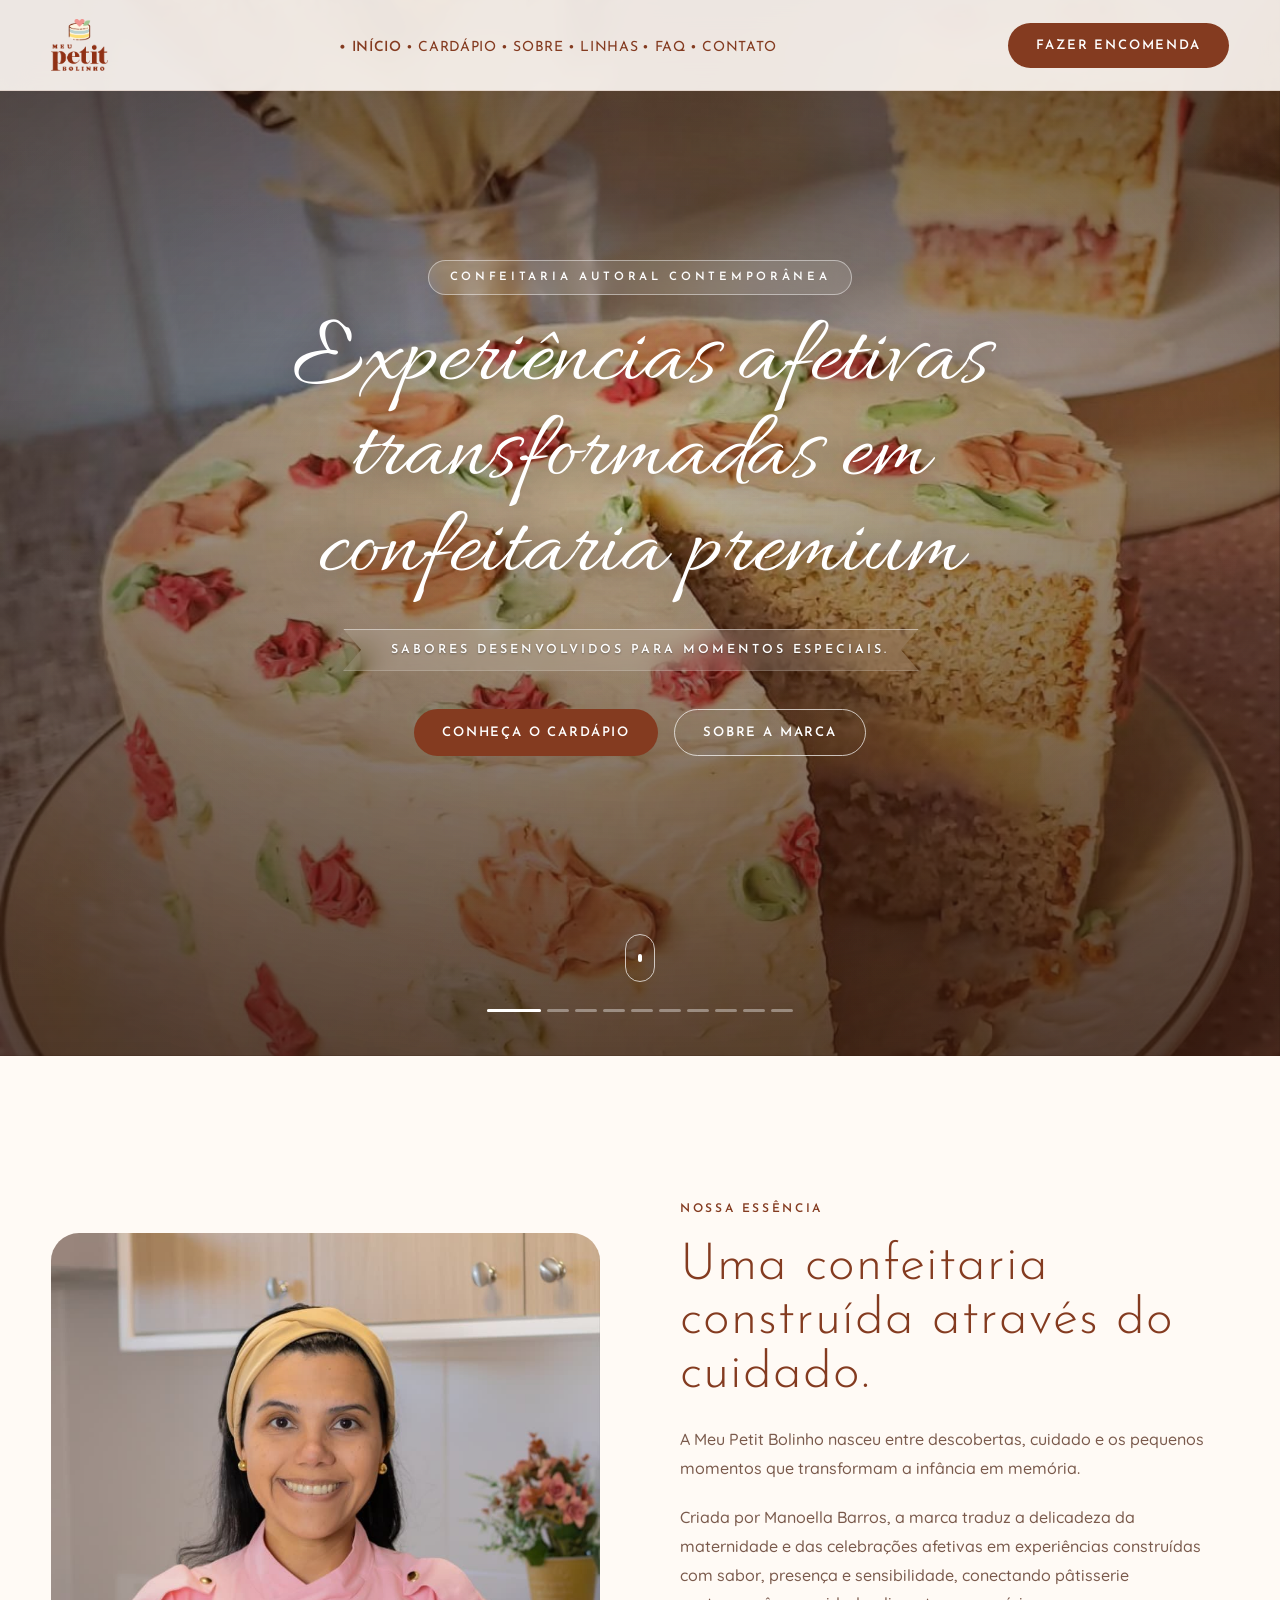
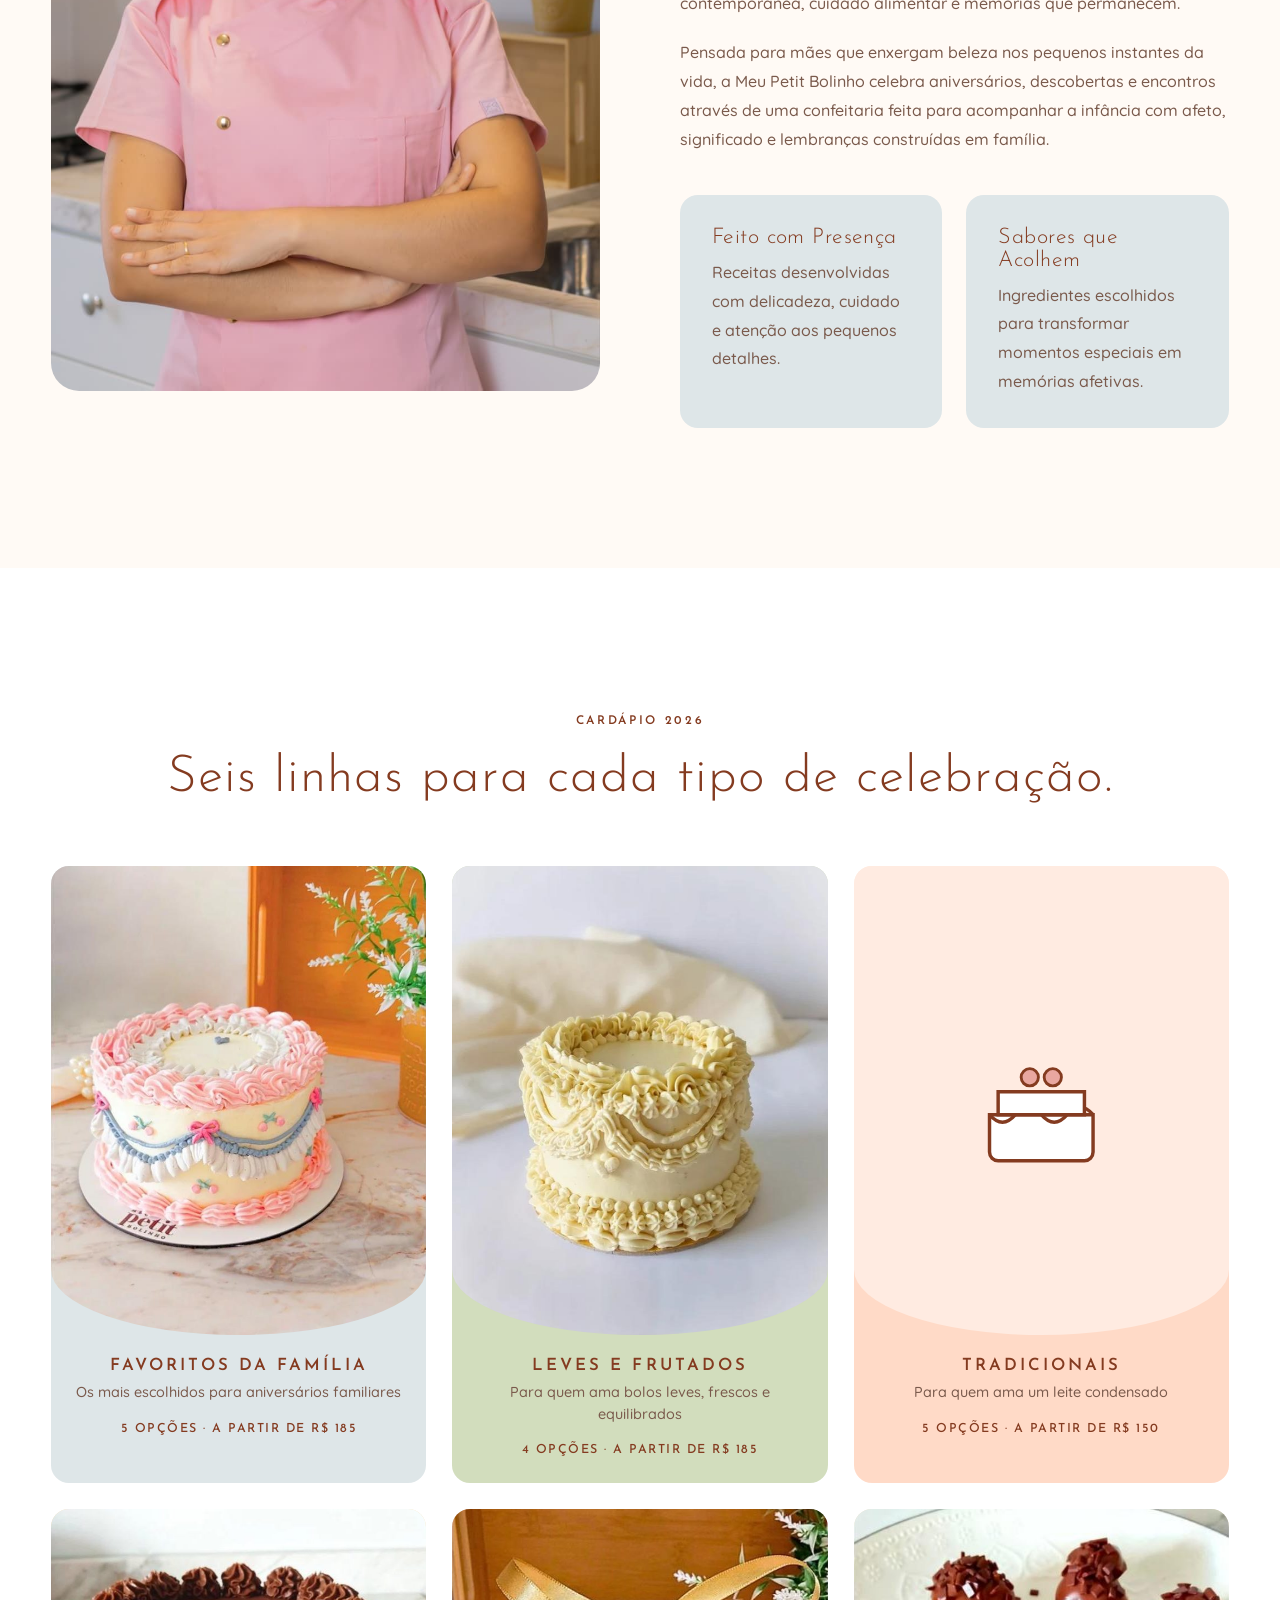
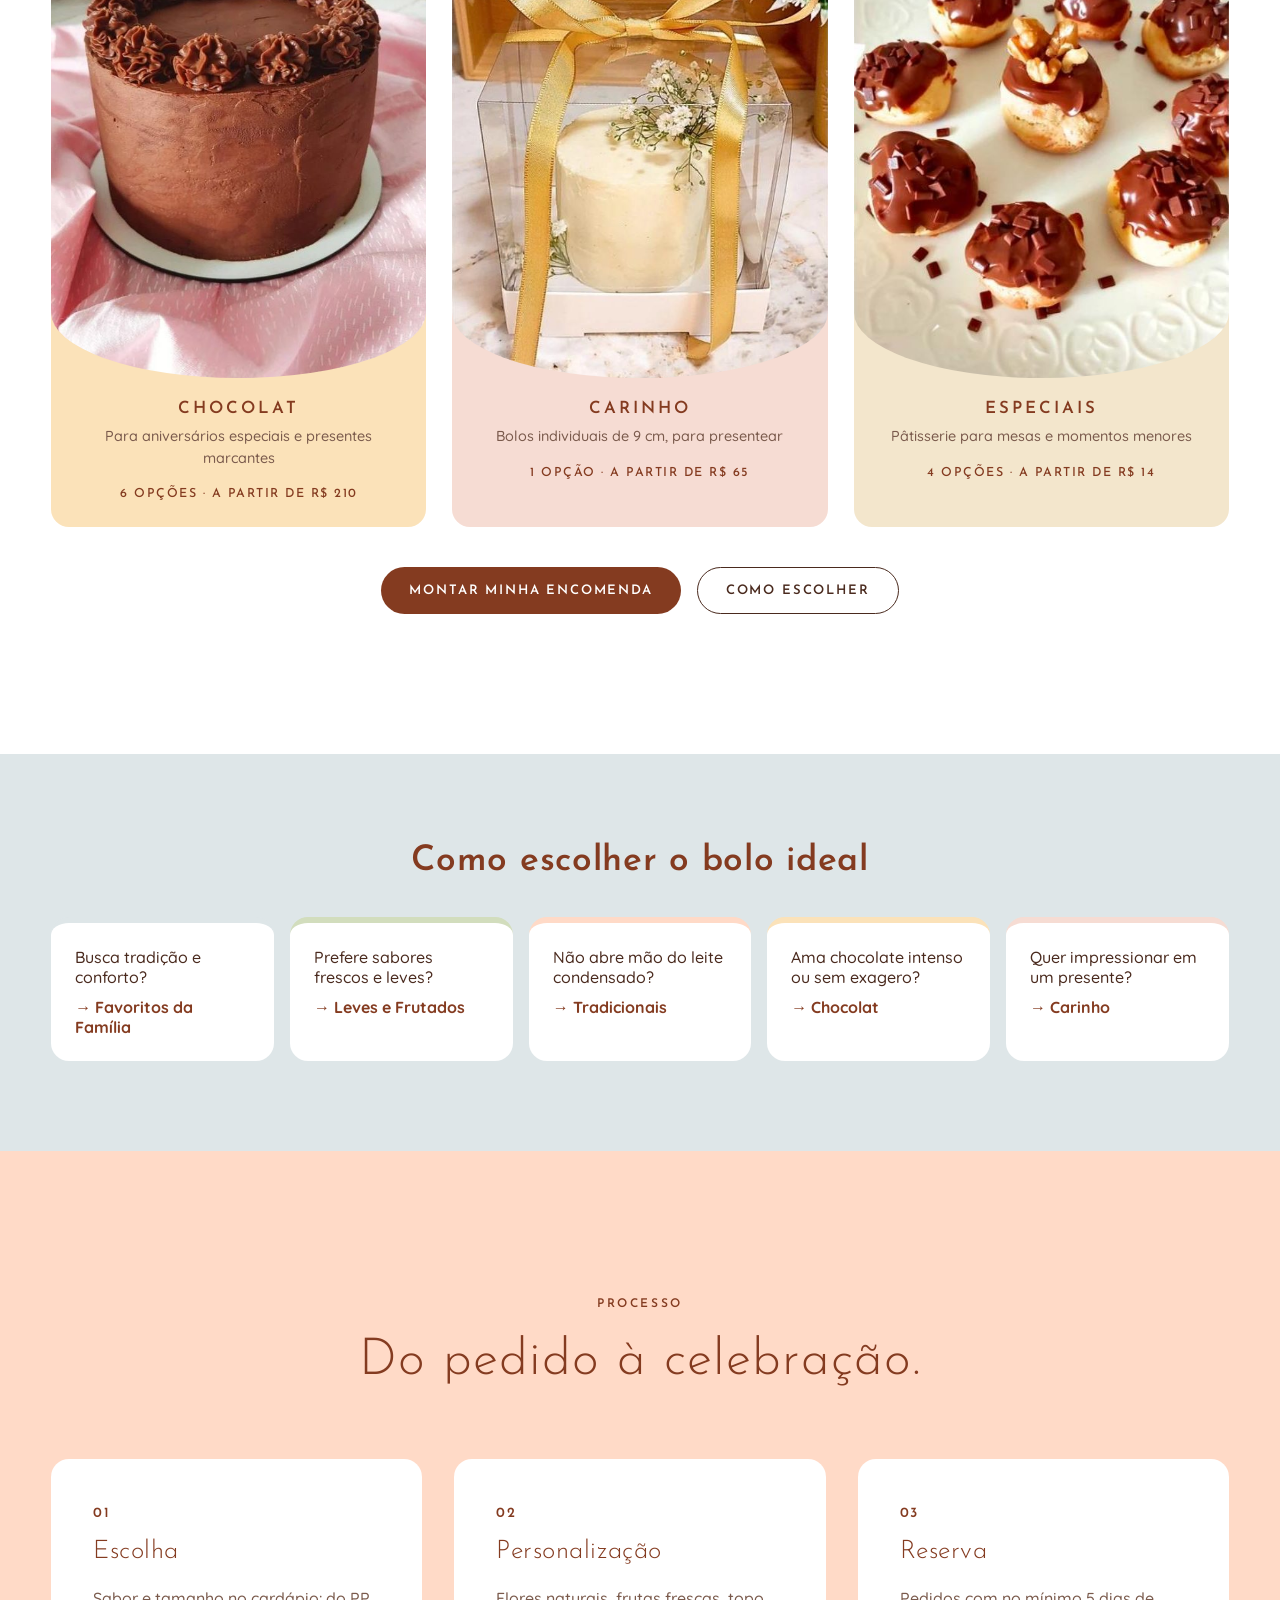
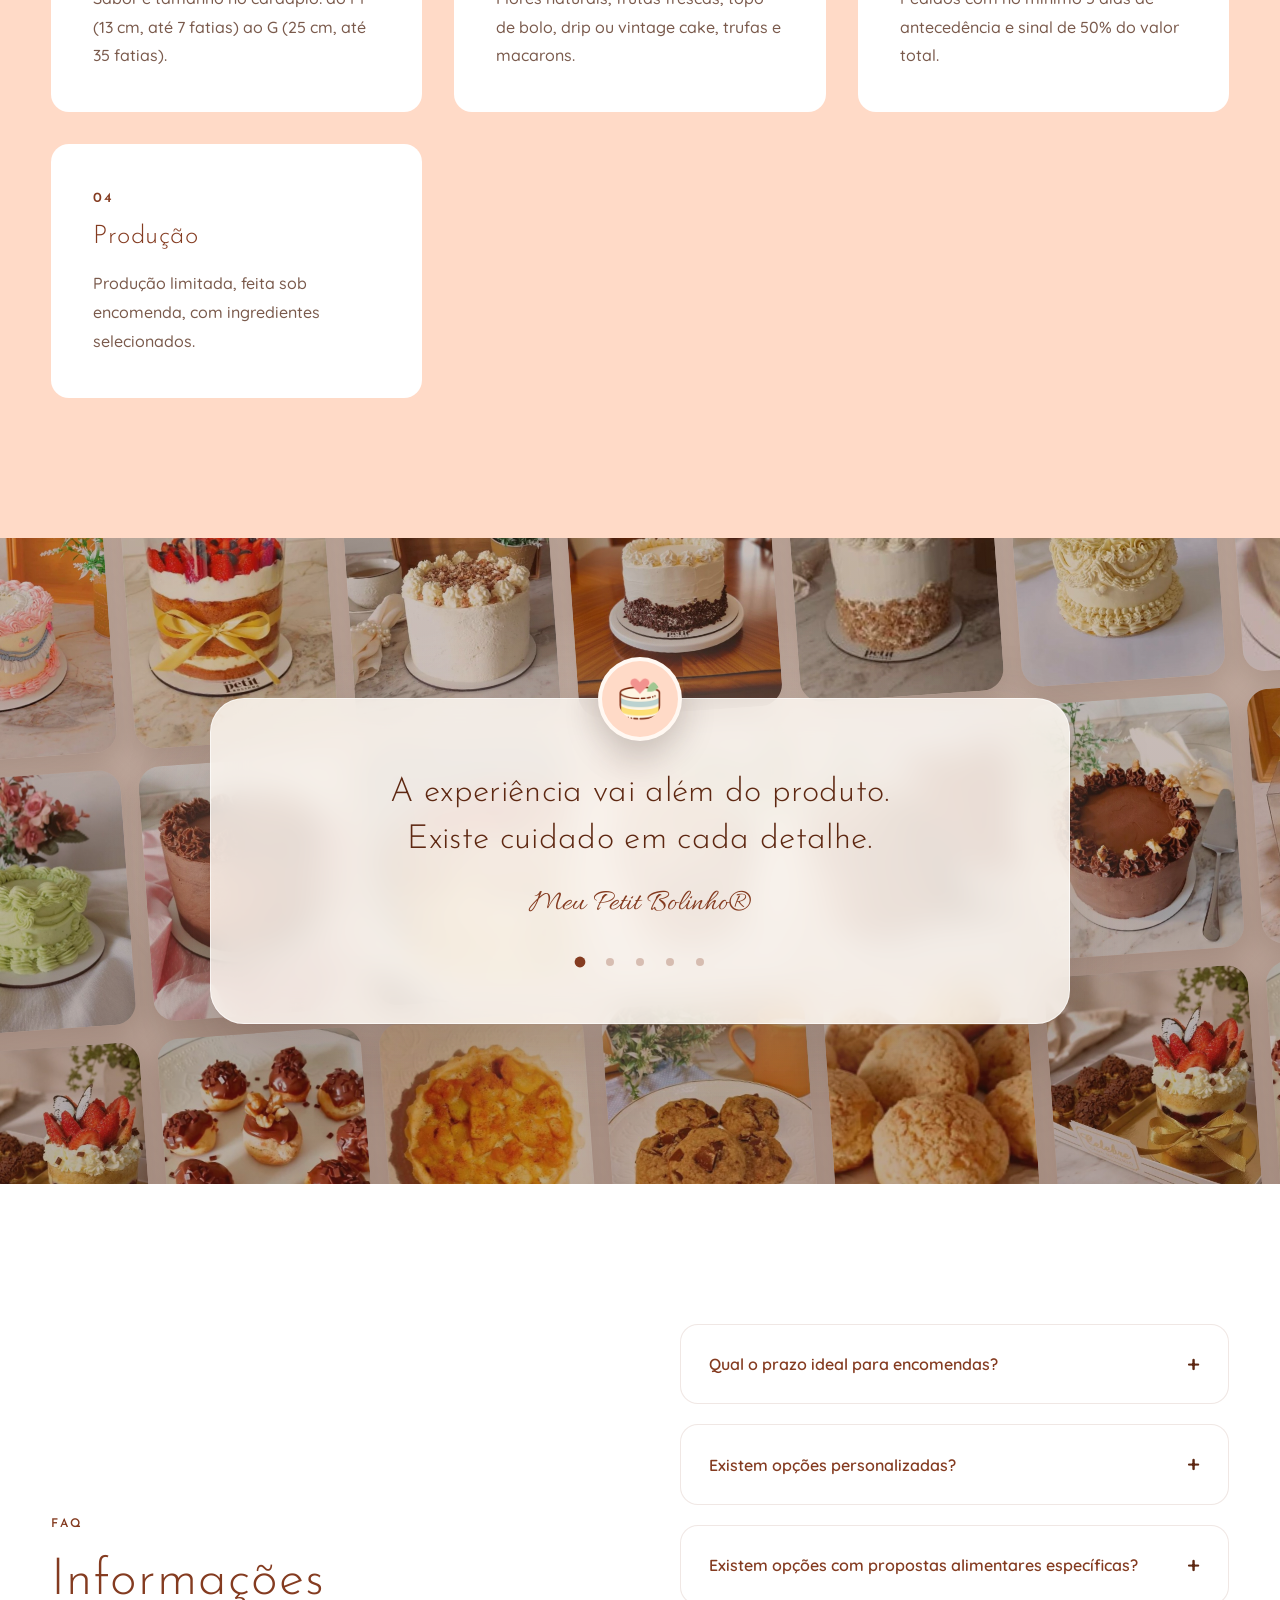
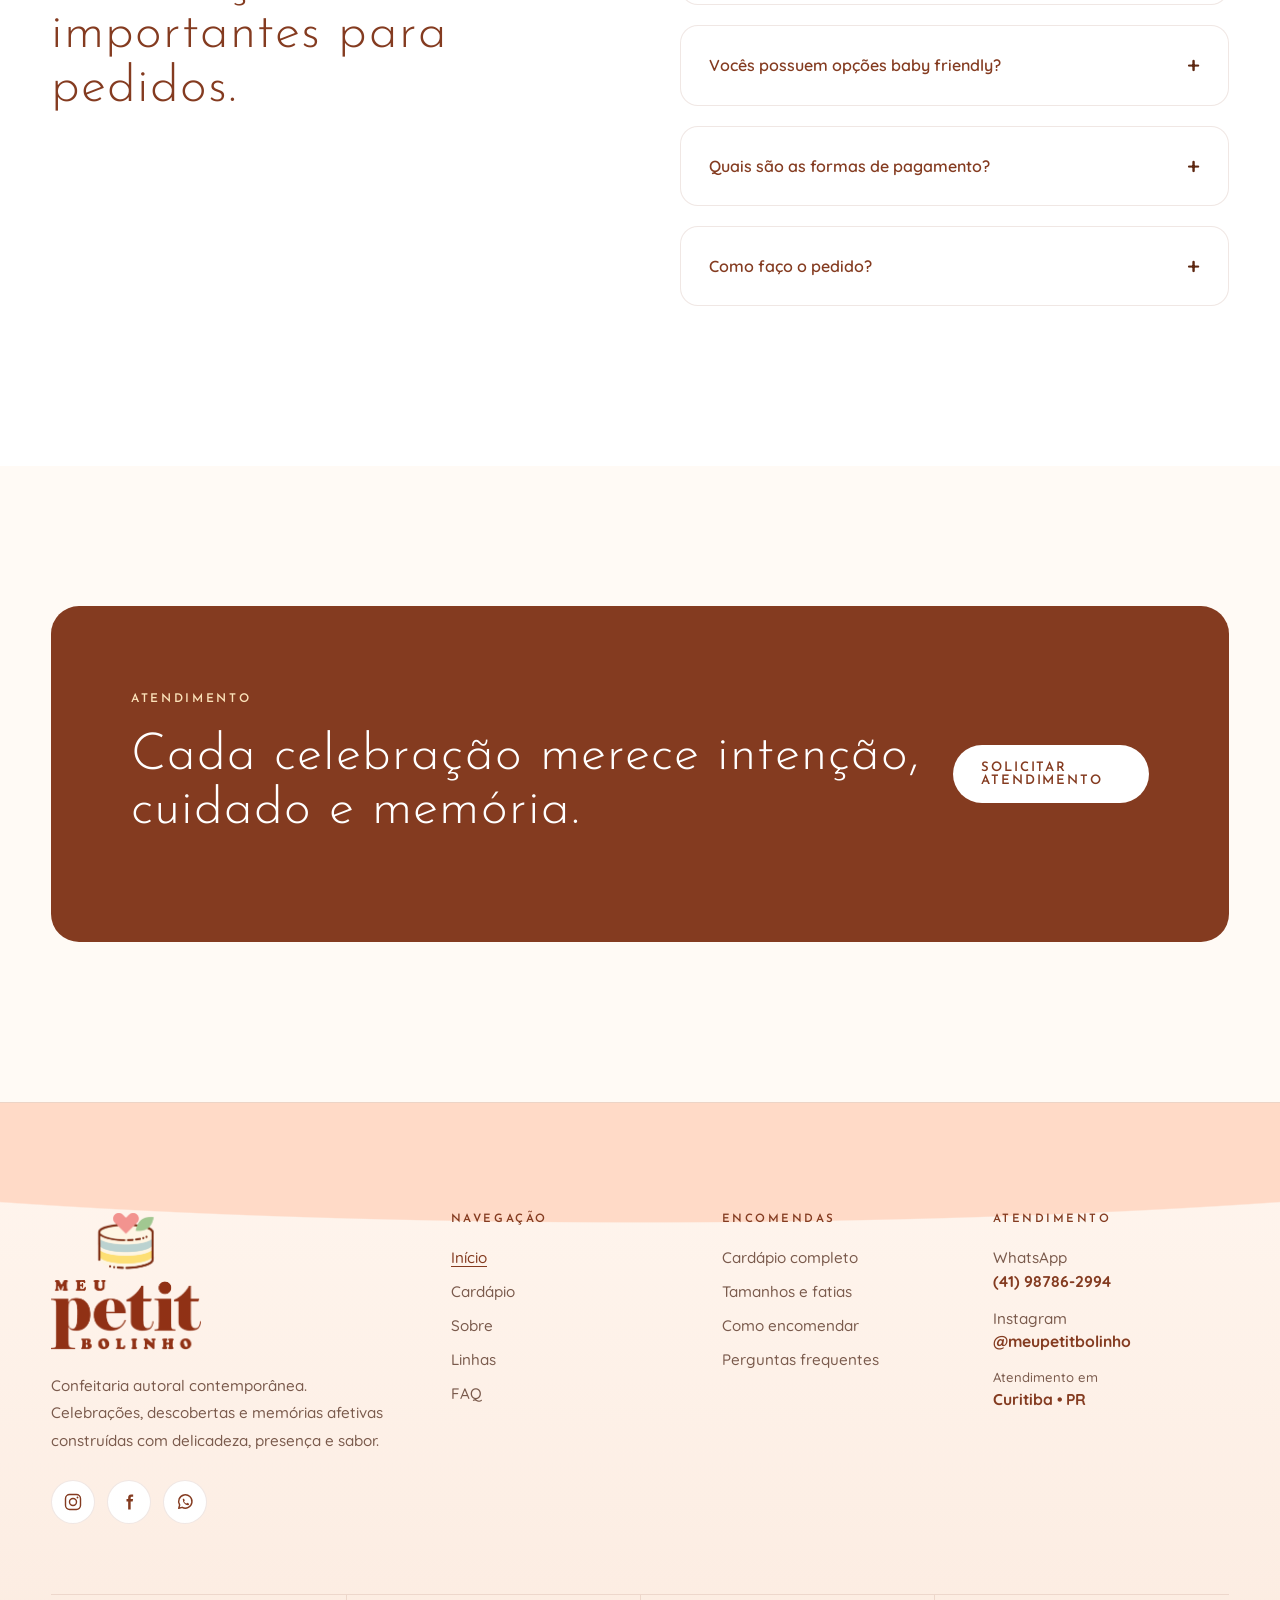
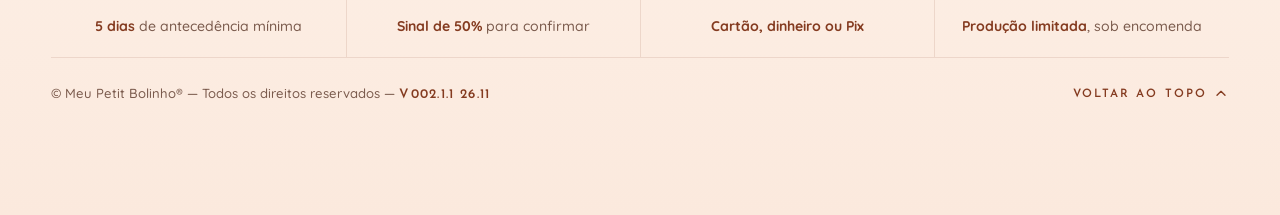
==== commit 0aa449e3: "Meu Petit, botões" ====
--- a/index.html
+++ b/index.html
@@ -147,6 +147,9 @@
 
   <link href="https://fonts.googleapis.com/css2?family=Allura&family=Josefin+Sans:wght@300;400;600&family=Quicksand:wght@400;500;600;700&display=swap"
         rel="stylesheet">
+
+  <!-- primeira foto da abertura com prioridade -->
+  <link rel="preload" as="image" href="assets/banners/hero-1.jpg" fetchpriority="high">
 
   <!-- CSS: base → componentes → página -->
   <link rel="stylesheet" href="css/base/tokens.css">
@@ -204,81 +207,48 @@
   <main>
 
     <!-- HERO -->
-	<section class="hero">
-	  <div class="hero-carousel" aria-hidden="true">
-
-		<div class="hero-image active"
-		  style="background-image: url('assets/banners/hero-1.jpg');">
-		</div>
-
-		<div class="hero-image"
-		  data-bg="assets/banners/hero-2.jpg">
-		</div>
-
-		<div class="hero-image"
-		  data-bg="assets/banners/hero-3.jpg">
-		</div>
-
-		<div class="hero-image"
-		  data-bg="assets/banners/hero-4.jpg">
-		</div>
-
-		<div class="hero-image"
-		  data-bg="assets/banners/hero-5.jpg">
-		</div>
-
-		<div class="hero-image"
-		  data-bg="assets/banners/hero-6.jpg">
-		</div>
-
-		<div class="hero-image"
-		  data-bg="assets/banners/hero-7.jpg">
-		</div>
-
-		<div class="hero-image"
-		  data-bg="assets/banners/hero-8.jpg">
-		</div>
-
-		<div class="hero-image"
-		  data-bg="assets/banners/hero-9.jpg">
-		</div>
-
-		<div class="hero-image"
-		  data-bg="assets/banners/hero-10.jpg">
-		</div>
-
-	  </div>
-
-	  <div class="hero-overlay"></div>
-
-	  <div class="hero-content fade-in">
-		<span class="hero-tag">
-		  Confeitaria autoral contemporânea
-		</span>
-
-		<h1>
-		  Experiências afetivas transformadas em confeitaria premium
-		</h1>
-
-	<div class="hero-ribbon">
-	  <span>
-		Sabores desenvolvidos para momentos especiais.
-	  </span>
-	</div>
-		
-	<br><br>
-		<div class="hero-buttons">
-		  <a href="page/cardapio.html" class="btn-primary">
-			Conheça o Cardápio
-		  </a>
-
-		  <a href="#sobre" class="btn-secondary">
-			Sobre a Marca
-		  </a>
-		</div>
-
-	  </div>
-	</section>
+    <section class="hero" aria-roledescription="carrossel" aria-label="Fotos da confeitaria">
+
+      <div class="hero-carousel" aria-hidden="true">
+      <div class="hero-image active" style="background-image: url('assets/banners/hero-1.jpg');"></div>
+      <div class="hero-image" data-bg="assets/banners/hero-2.jpg"></div>
+      <div class="hero-image" data-bg="assets/banners/hero-3.jpg"></div>
+      <div class="hero-image" data-bg="assets/banners/hero-4.jpg"></div>
+      <div class="hero-image" data-bg="assets/banners/hero-5.jpg"></div>
+      <div class="hero-image" data-bg="assets/banners/hero-6.jpg"></div>
+      <div class="hero-image" data-bg="assets/banners/hero-7.jpg"></div>
+      <div class="hero-image" data-bg="assets/banners/hero-8.jpg"></div>
+      <div class="hero-image" data-bg="assets/banners/hero-9.jpg"></div>
+      <div class="hero-image" data-bg="assets/banners/hero-10.jpg"></div>
+      </div>
+
+      <div class="hero-overlay"></div>
+
+      <div class="hero-content">
+
+        <span class="hero-tag hero-in" style="--d:.15s">Confeitaria autoral contemporânea</span>
+
+        <h1 class="hero-title hero-in" style="--d:.35s">
+          Experiências afetivas transformadas em confeitaria premium
+        </h1>
+
+        <div class="hero-ribbon hero-in" style="--d:.6s">
+          <span>Sabores desenvolvidos para momentos especiais.</span>
+        </div>
+
+        <div class="hero-buttons hero-in" style="--d:.8s">
+          <a href="page/cardapio.html" class="btn-primary">Conheça o Cardápio</a>
+          <a href="#sobre" class="btn-secondary">Sobre a Marca</a>
+        </div>
+
+      </div>
+
+      <!-- indicadores gerados por js/modules/hero-carousel.js -->
+      <div class="hero-dots" data-hero-dots role="group" aria-label="Escolher foto"></div>
+
+      <a href="#sobre" class="hero-scroll" aria-label="Rolar para conhecer a marca"><span></span></a>
+
+    </section>
 
 
     <section class="institutional-section" id="sobre">
@@ -432,35 +402,28 @@
     </section>
 
 
-<section class="testimonial-section" id="testimonial">
-
-  <div class="testimonial-marquee" aria-hidden="true">
-
-    <div class="testimonial-track">
-
-      <img src="assets/banners/memoria-afetiva-1.jpg" alt="">
-      <img src="assets/banners/memoria-afetiva-1.jpg" alt="">
-      <img src="assets/banners/memoria-afetiva-1.jpg" alt="">
-
-    </div>
-
-  </div>
+<section class="testimonial-section" id="testimonial" aria-label="Manifesto da marca">
+
+  <!-- mosaico de fotos gerado por js/modules/manifesto.js a partir do cardápio -->
+  <div class="mosaic" data-mosaic aria-hidden="true"></div>
 
   <div class="testimonial-overlay"></div>
 
   <div class="container">
 
-    <div class="testimonial-box">
-
-      <p id="testimonialText">
-        A experiência vai além do produto.
-      </p>
-
-      <span id="testimonialAuthor">
-        Meu Petit Bolinho®
-      </span>
-
-    </div>
+    <figure class="testimonial-box">
+
+      <img class="testimonial-badge" src="assets/logos/logo-icone.png" alt="" width="52" height="52">
+
+      <blockquote>
+        <p id="testimonialText">A experiência vai além do produto. Existe cuidado em cada detalhe.</p>
+      </blockquote>
+
+      <figcaption id="testimonialAuthor">Meu Petit Bolinho®</figcaption>
+
+      <div class="testimonial-dots" data-manifesto-dots role="group" aria-label="Escolher frase"></div>
+
+    </figure>
 
   </div>
 
--- a/css/components/header.css
+++ b/css/components/header.css
@@ -229,3 +229,169 @@
 .nav-menu a[aria-current="page"] { font-weight: 600; }
 
 .menu-toggle { color: #fff; }
+
+/* =========================================================
+   V002.1 · botão de encomenda + navbar recolhível em HUDs
+   ========================================================= */
+
+.nav-wrapper {
+  gap: 16px;
+
+  /* distância da coluna até a borda da tela: os HUDs deslizam até ela */
+  --hud-gap: max(0px, calc((100vw - min(92vw, var(--container))) / 2 - 18px));
+}
+
+.header {
+  transition:
+    background-color .45s ease,
+    border-color .45s ease,
+    box-shadow .45s ease,
+    backdrop-filter .45s ease;
+}
+
+/* ---------- botão de encomenda ---------- */
+
+.desktop-cta .cta-curto { display: none; }
+
+/* ---------- logo (completo × ícone) ---------- */
+
+.navbar-brand {
+  position: relative;
+  flex-shrink: 0;
+  transition:
+    transform .6s cubic-bezier(.2, .8, .2, 1),
+    width .45s ease,
+    height .45s ease,
+    background-color .45s ease,
+    box-shadow .45s ease,
+    border-radius .45s ease;
+}
+
+.navbar-brand .brand-logo { transition: opacity .3s ease; }
+
+.navbar-brand .brand-icon {
+  position: absolute;
+  left: 50%;
+  top: 50%;
+  width: 38px;
+  max-height: none;
+  opacity: 0;
+  transform: translate(-50%, -50%) scale(.6);
+  transition: opacity .3s ease, transform .45s ease;
+  pointer-events: none;
+}
+
+.menu-toggle,
+.desktop-cta,
+.nav-menu {
+  transition:
+    transform .6s cubic-bezier(.2, .8, .2, 1),
+    opacity .35s ease,
+    visibility .35s ease,
+    background-color .3s ease;
+}
+
+/* ---------- estado recolhido ---------- */
+
+.header.is-collapsed {
+  background: transparent;
+  border-bottom-color: transparent;
+  box-shadow: none;
+  backdrop-filter: none;
+  -webkit-backdrop-filter: none;
+  pointer-events: none;
+}
+
+.header.is-collapsed .navbar-brand,
+.header.is-collapsed .menu-toggle,
+.header.is-collapsed .nav-menu.active {
+  pointer-events: auto;
+}
+
+.header.is-collapsed .navbar-brand {
+  width: 58px;
+  height: 58px;
+  border-radius: 50%;
+  background: rgba(255, 250, 245, .97);
+  box-shadow: 0 12px 30px rgba(94, 40, 18, .22);
+  transform: translateX(calc(-1 * var(--hud-gap)));
+}
+
+.header.is-collapsed .navbar-brand .brand-logo { opacity: 0; }
+
+.header.is-collapsed .navbar-brand .brand-icon {
+  opacity: 1;
+  transform: translate(-50%, -50%) scale(1);
+}
+
+.header.is-collapsed .desktop-cta {
+  opacity: 0;
+  visibility: hidden;
+  transform: translateY(-14px);
+}
+
+.header.is-collapsed .menu-toggle {
+  display: flex;
+  align-items: center;
+  justify-content: center;
+  width: 58px;
+  height: 58px;
+  box-shadow: 0 12px 30px rgba(94, 40, 18, .28);
+  transform: translateX(var(--hud-gap));
+  animation: hudSurge .45s ease both;
+}
+
+.header.is-collapsed .nav-menu.active { transform: translateX(var(--hud-gap)); }
+
+@keyframes hudSurge {
+  from { opacity: 0; transform: translateX(var(--hud-gap)) scale(.6); }
+}
+
+/* desktop: os links somem com a barra */
+@media (min-width: 1025px) {
+
+  .header.is-collapsed .nav-menu {
+    opacity: 0;
+    visibility: hidden;
+    transform: translateY(-14px);
+  }
+
+}
+
+/* ---------- celular e tablet ---------- */
+
+@media (max-width: 1024px) {
+
+  .navbar-brand { margin-right: auto; }
+
+  .desktop-cta {
+    display: inline-flex;
+    padding: 12px 18px;
+    font-size: .7rem;
+    letter-spacing: .12em;
+  }
+
+  .header.is-collapsed .desktop-cta { visibility: hidden; }
+
+}
+
+@media (max-width: 480px) {
+
+  .desktop-cta .cta-longo { display: none; }
+  .desktop-cta .cta-curto { display: inline; }
+
+}
+
+@media (prefers-reduced-motion: reduce) {
+
+  .header,
+  .navbar-brand,
+  .navbar-brand img,
+  .menu-toggle,
+  .desktop-cta,
+  .nav-menu {
+    transition: none;
+    animation: none;
+  }
+
+}
--- a/css/components/hud.css
+++ b/css/components/hud.css
@@ -15,6 +15,18 @@
   flex-direction: column;
   align-items: flex-start;
   gap: 12px;
+
+  /* fora da tela até rolar um pouco (composer/mpb-hud.js) */
+  opacity: 0;
+  visibility: hidden;
+  transform: translateX(-24px);
+  transition: opacity .45s ease, transform .55s cubic-bezier(.2, .8, .2, 1), visibility .45s ease;
+}
+
+.hud.is-visible {
+  opacity: 1;
+  visibility: visible;
+  transform: none;
 }
 
 .hud__btn {
@@ -26,7 +38,10 @@
   transition: transform .3s ease, box-shadow .3s ease;
 }
 
-.hud__btn:hover,
+@media (hover: hover) {
+  .hud__btn:hover { transform: scale(1.08); box-shadow: 0 16px 36px rgba(94, 40, 18, .3); }
+}
+
 .hud__btn:focus-visible {
   transform: scale(1.08);
   box-shadow: 0 16px 36px rgba(94, 40, 18, .3);
@@ -79,7 +94,8 @@
 }
 
 .hud__btn--cardapio:hover,
-.hud__btn--cardapio:focus-visible { animation-play-state: paused; }
+.hud__btn--cardapio:focus-visible,
+.hud__btn--cardapio.show-label { animation-play-state: paused; }
 .hud__btn--cardapio:hover::before { animation: none; }
 
 @keyframes hudTremor {
@@ -120,20 +136,32 @@
   pointer-events: none;
 }
 
-.hud__btn:hover .hud__label,
-.hud__btn:focus-visible .hud__label {
+/* mouse: rótulo no hover (só em aparelhos com hover real, para não "grudar" no toque) */
+@media (hover: hover) {
+  .hud__btn:hover .hud__label {
+    opacity: 1;
+    transform: translate(0, -50%);
+  }
+}
+
+/* teclado e toque */
+.hud__btn:focus-visible .hud__label,
+.hud__btn.show-label .hud__label {
   opacity: 1;
   transform: translate(0, -50%);
 }
+
+.hud__btn.show-label { transform: scale(1.08); }
 
 @media (max-width: 760px) {
   .hud { left: 14px; bottom: 14px; gap: 10px; }
   .hud__btn--cardapio { width: 56px; height: 56px; }
   .hud__btn--cardapio img { width: 36px; height: 36px; }
-  .hud__label { display: none; }
+  .hud__label { font-size: .64rem; padding: 6px 11px; }
 }
 
 @media (prefers-reduced-motion: reduce) {
+  .hud { transition: opacity .2s ease, visibility .2s ease; transform: none; }
   .hud__btn--cardapio,
   .hud__btn--cardapio::before { animation: none; }
 }
--- a/css/pages/home.css
+++ b/css/pages/home.css
@@ -741,3 +741,362 @@
 @media (prefers-reduced-motion: reduce) {
   .linha-card { transition: none; }
 }
+
+/* =========================================================
+   V002.1 · CARROSSEL DE ABERTURA
+   ========================================================= */
+
+.hero {
+  min-height: 100vh;
+  min-height: 100svh;
+  background: #2e160d;
+  touch-action: pan-y;          /* permite arrastar na horizontal sem bloquear a rolagem */
+  user-select: none;
+}
+
+/* zoom lento alternando o ponto de origem: cada foto "respira" para um lado */
+.hero-image {
+  transform: scale(1.1);
+  transition:
+    opacity 1.6s ease,
+    transform 8s cubic-bezier(.25, .1, .25, 1);
+}
+
+.hero-image:nth-child(odd)  { transform-origin: 35% 40%; }
+.hero-image:nth-child(even) { transform-origin: 65% 60%; }
+
+.hero-image.active { transform: scale(1); }
+
+/* véu quente (cacau) no lugar do preto: valoriza as cores dos bolos */
+.hero-overlay {
+  background:
+    radial-gradient(ellipse 70% 60% at 50% 48%, rgba(46, 22, 13, .18), rgba(46, 22, 13, .58) 100%),
+    linear-gradient(to bottom, rgba(46, 22, 13, .38) 0%, rgba(46, 22, 13, .08) 35%, rgba(46, 22, 13, .55) 100%);
+}
+
+.hero .hero-content {
+  max-width: 980px;
+  padding: 120px 2rem 160px;
+}
+
+/* selo */
+.hero .hero-tag {
+  margin-bottom: 1.2rem;
+  padding: .65rem 1.3rem;
+  border-radius: 999px;
+  border-color: rgba(255, 255, 255, .45);
+  background: rgba(255, 250, 245, .12);
+  font-family: var(--font-title);
+  font-size: .72rem;
+  font-weight: 600;
+  letter-spacing: .32em;
+}
+
+/* título na mesma fonte de "Cardápio" (Allura) */
+.hero .hero-content .hero-title {
+  margin: 0 auto .4rem;
+  max-width: 16ch;
+  font-family: var(--font-script);
+  font-weight: 400;
+  font-size: clamp(3.6rem, 7.6vw, 6.8rem);
+  line-height: .98;
+  letter-spacing: 0;
+  color: #fff;
+  text-shadow: 0 4px 30px rgba(30, 12, 6, .45);
+  text-wrap: balance;
+}
+
+/* faixa: o texto era um <span>, que não recebia o estilo do <p> */
+.hero .hero-ribbon { margin-top: 1.4rem; }
+
+.hero .hero-ribbon span {
+  color: #fff;
+  font-family: var(--font-title);
+  font-size: .78rem;
+  font-weight: 600;
+  letter-spacing: .24em;
+  text-transform: uppercase;
+  text-shadow: 0 1px 2px rgba(0, 0, 0, .35);
+}
+
+.hero .hero-buttons { margin-top: 2.4rem; }
+
+.hero .btn-secondary {
+  border-color: rgba(255, 255, 255, .7);
+  backdrop-filter: blur(6px);
+}
+
+.hero .btn-secondary:hover { background: rgba(255, 255, 255, .14); }
+
+/* entrada escalonada */
+.hero-in {
+  opacity: 0;
+  animation: heroIn 1s cubic-bezier(.2, .8, .2, 1) var(--d, 0s) forwards;
+}
+
+@keyframes heroIn {
+  from { opacity: 0; transform: translateY(26px); filter: blur(4px); }
+  to   { opacity: 1; transform: none; filter: none; }
+}
+
+/* ---------- indicadores com progresso ---------- */
+
+.hero-dots {
+  position: absolute;
+  left: 50%;
+  bottom: 34px;
+  z-index: 6;
+  display: flex;
+  gap: 6px;
+  transform: translateX(-50%);
+}
+
+.hero-dot {
+  width: 22px;
+  height: 24px;
+  padding: 0;
+  border: 0;
+  background: none;
+  cursor: pointer;
+  transition: width .4s ease;
+}
+
+.hero-dot::before,
+.hero-dot i {
+  content: "";
+  display: block;
+  height: 3px;
+  border-radius: 3px;
+}
+
+.hero-dot::before { background: rgba(255, 255, 255, .38); }
+
+.hero-dot i {
+  margin-top: -3px;
+  width: 100%;
+  background: #fff;
+  transform: scaleX(0);
+  transform-origin: left;
+}
+
+.hero-dot.is-active { width: 54px; }
+.hero-dot.is-active i { animation: heroProgresso var(--hero-intervalo, 6s) linear forwards; }
+.hero.is-paused .hero-dot.is-active i { animation-play-state: paused; }
+.hero-dot:hover::before { background: rgba(255, 255, 255, .7); }
+
+@keyframes heroProgresso { to { transform: scaleX(1); } }
+
+/* ---------- convite para rolar ---------- */
+
+.hero-scroll {
+  position: absolute;
+  left: 50%;
+  bottom: 74px;
+  z-index: 6;
+  display: grid;
+  margin-left: -15px;
+  place-items: center;
+  width: 30px;
+  height: 48px;
+  border: 1.5px solid rgba(255, 255, 255, .7);
+  border-radius: 999px;
+}
+
+.hero-scroll span {
+  width: 4px;
+  height: 8px;
+  border-radius: 2px;
+  background: #fff;
+  animation: heroScroll 1.8s ease-in-out infinite;
+}
+
+@keyframes heroScroll {
+  0%   { transform: translateY(-8px); opacity: 0; }
+  40%  { opacity: 1; }
+  100% { transform: translateY(10px); opacity: 0; }
+}
+
+/* ---------- responsivo ---------- */
+
+@media (max-width: 1024px) {
+  .hero .hero-content .hero-title { font-size: clamp(3.4rem, 10vw, 5.6rem); }
+}
+
+@media (max-width: 600px) {
+  .hero .hero-content { padding: 110px 1.25rem 120px; }
+  .hero .hero-tag { font-size: .62rem; letter-spacing: .24em; padding: .55rem 1rem; }
+  .hero .hero-content .hero-title { font-size: clamp(3rem, 13vw, 3.8rem); line-height: 1.02; }
+  .hero .hero-ribbon { padding: 12px 36px; }
+  .hero .hero-ribbon span { font-size: .64rem; letter-spacing: .18em; }
+  .hero .hero-buttons { flex-direction: column; align-items: center; }
+  .hero .hero-buttons a { width: min(300px, 100%); }
+  .hero-dots { bottom: 26px; }
+  .hero-dot { width: 14px; }
+  .hero-dot.is-active { width: 38px; }
+  .hero-scroll { display: none; }
+}
+
+@media (prefers-reduced-motion: reduce) {
+  .hero-image,
+  .hero-image.active { transform: none; transition: opacity 1.2s ease; }
+  .hero-in { animation: none; opacity: 1; }
+  .hero-scroll span { animation: none; }
+}
+
+/* =========================================================
+   V002.1 · MANIFESTO (carrossel do final)
+   ========================================================= */
+
+.testimonial-section {
+  padding: 160px 0;
+  background: #f3e3d8;
+  isolation: isolate;
+}
+
+/* mosaico: duas faixas de fotos reais, levemente inclinadas */
+.mosaic {
+  position: absolute;
+  inset: -12% -6%;
+  z-index: 1;
+  display: grid;
+  grid-template-rows: repeat(3, minmax(0, 1fr));
+  gap: 18px;
+  transform: rotate(-4deg);
+}
+
+.mosaic__row {
+  display: flex;
+  gap: 18px;
+  width: max-content;
+  height: 100%;
+  min-height: 0;
+  animation: mosaicoAndar 90s linear infinite;
+}
+
+.mosaic__row--reverse { animation-direction: reverse; animation-duration: 110s; }
+
+.mosaic__row img {
+  width: auto;
+  height: 100%;
+  min-height: 0;
+  flex: none;
+  aspect-ratio: 4 / 5;
+  object-fit: cover;
+  border-radius: 22px;
+  box-shadow: 0 10px 30px rgba(46, 22, 13, .18);
+}
+
+@keyframes mosaicoAndar {
+  from { transform: translateX(0); }
+  to   { transform: translateX(-50%); }
+}
+
+.testimonial-section .testimonial-overlay {
+  background:
+    radial-gradient(ellipse 60% 55% at 50% 50%, rgba(255, 245, 238, .55), rgba(255, 245, 238, 0) 70%),
+    linear-gradient(rgba(74, 36, 22, .28), rgba(74, 36, 22, .38));
+}
+
+/* caixa */
+.testimonial-section .testimonial-box {
+  position: relative;
+  max-width: 860px;
+  min-height: 0;
+  margin: 0 auto;
+  padding: 70px 80px 48px;
+  border-radius: 34px;
+  background: rgba(255, 250, 245, .82);
+  border: 1px solid rgba(255, 255, 255, .6);
+  backdrop-filter: blur(16px);
+  -webkit-backdrop-filter: blur(16px);
+  box-shadow: 0 30px 80px rgba(46, 22, 13, .25);
+}
+
+.testimonial-badge {
+  position: absolute;
+  top: -42px;
+  left: 50%;
+  width: 84px;
+  height: 84px;
+  padding: 16px;
+  border-radius: 50%;
+  background: var(--pessego);
+  border: 4px solid rgba(255, 250, 245, .95);
+  box-shadow: 0 14px 34px rgba(46, 22, 13, .22);
+  transform: translateX(-50%);
+}
+
+.testimonial-section blockquote { margin: 0; }
+
+.testimonial-section .testimonial-box p {
+  min-height: 2.9em;
+  margin: 0 0 20px;
+  font-family: var(--font-title);
+  font-weight: 300;
+  font-size: clamp(1.45rem, 2.6vw, 2.15rem);
+  line-height: 1.4;
+  letter-spacing: .01em;
+  color: var(--cacau-escuro);
+  text-wrap: balance;
+}
+
+.testimonial-section figcaption {
+  font-family: var(--font-script);
+  font-size: 1.9rem;
+  color: var(--cacau);
+}
+
+.testimonial-section .testimonial-box p,
+.testimonial-section figcaption {
+  transition: opacity .38s ease, transform .38s ease, filter .38s ease;
+}
+
+.testimonial-box.is-trocando p,
+.testimonial-box.is-trocando figcaption {
+  opacity: 0;
+  transform: translateY(10px);
+  filter: blur(3px);
+}
+
+.testimonial-dots {
+  display: flex;
+  justify-content: center;
+  gap: 4px;
+  margin-top: 26px;
+}
+
+.testimonial-dots button {
+  width: 26px;
+  height: 26px;
+  padding: 0;
+  border: 0;
+  background: none;
+  cursor: pointer;
+}
+
+.testimonial-dots button::before {
+  content: "";
+  display: block;
+  width: 8px;
+  height: 8px;
+  margin: auto;
+  border-radius: 50%;
+  background: rgba(132, 59, 32, .28);
+  transition: background .3s ease, transform .3s ease;
+}
+
+.testimonial-dots button[aria-current="true"]::before { background: var(--cacau); transform: scale(1.35); }
+
+@media (max-width: 768px) {
+  .testimonial-section { padding: 120px 0; }
+  .mosaic { inset: -10% -40%; gap: 12px; }
+  .mosaic__row { gap: 12px; }
+  .mosaic__row img { border-radius: 16px; }
+  .testimonial-section .testimonial-box { padding: 60px 26px 34px; border-radius: 28px; }
+  .testimonial-badge { width: 72px; height: 72px; padding: 13px; top: -36px; }
+  .testimonial-section .testimonial-box p { font-size: 1.3rem; min-height: 4.2em; }
+}
+
+@media (prefers-reduced-motion: reduce) {
+  .mosaic__row { animation: none; }
+}
